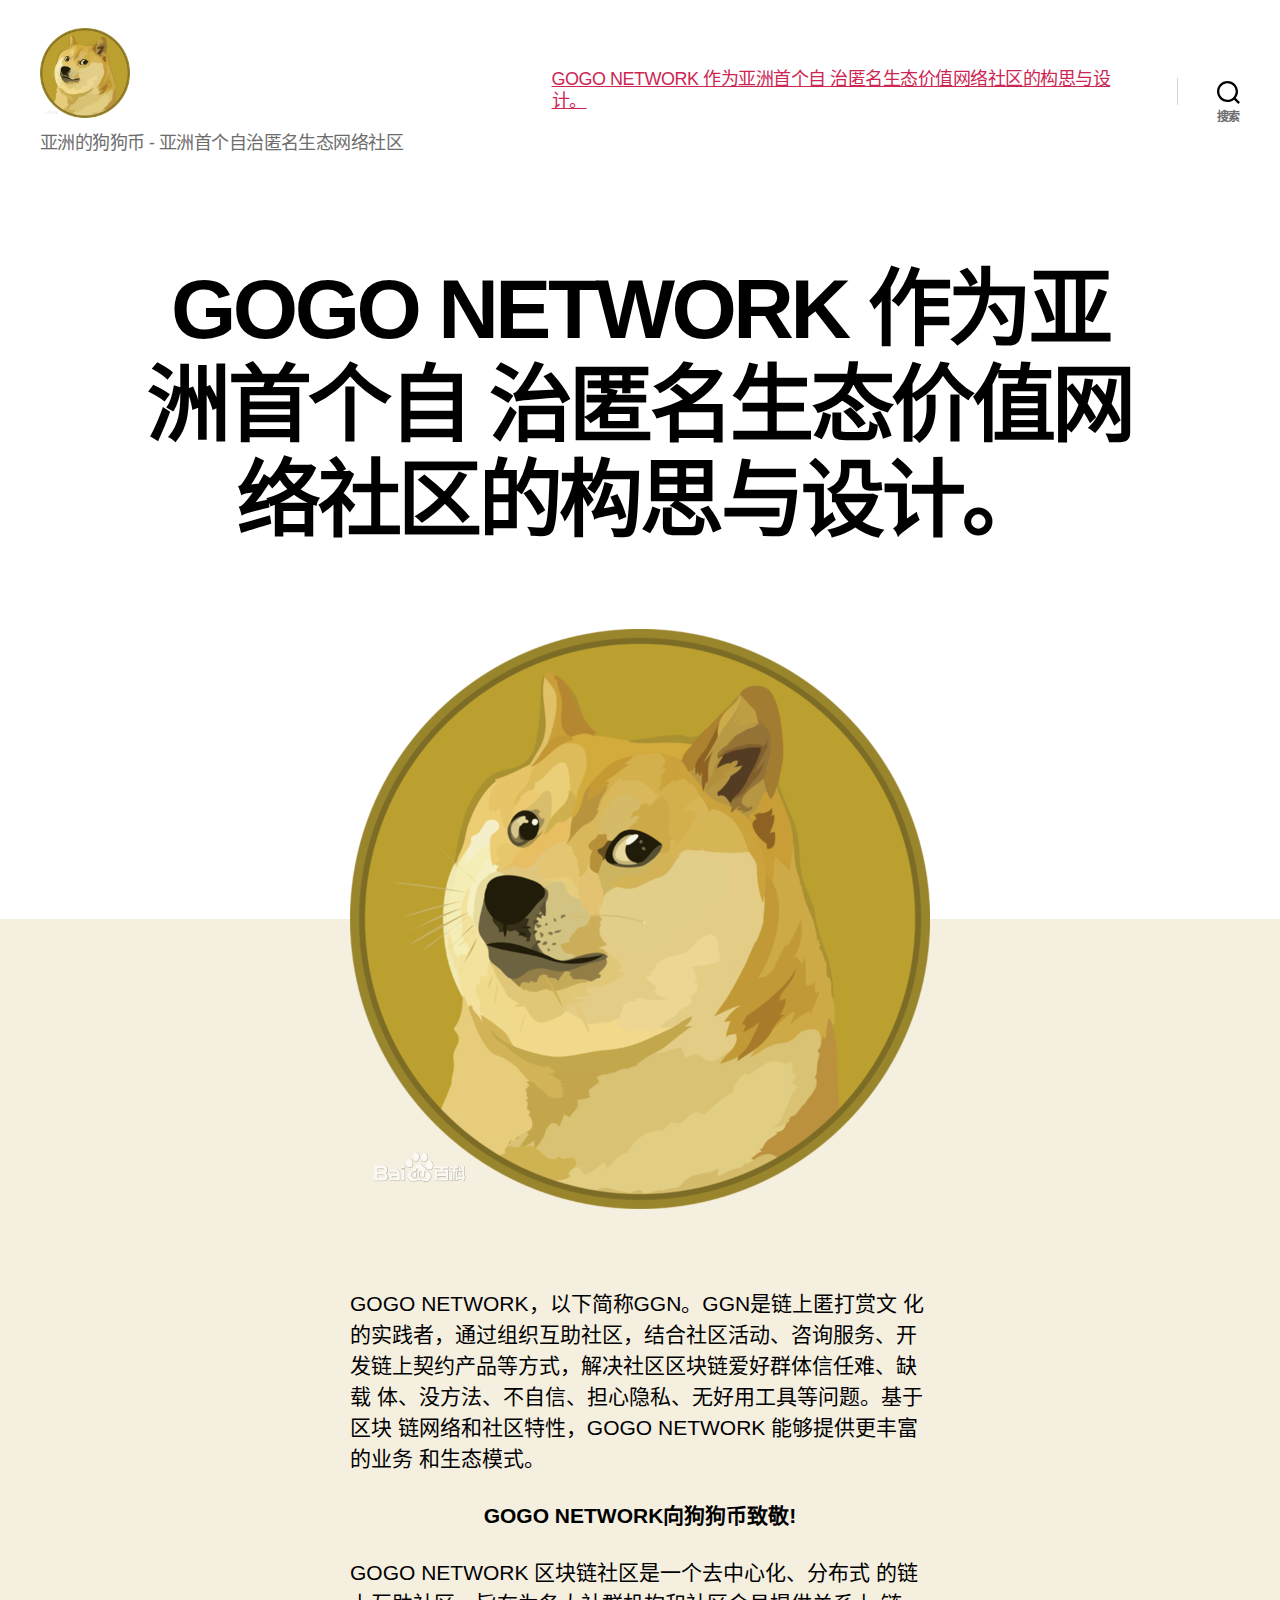
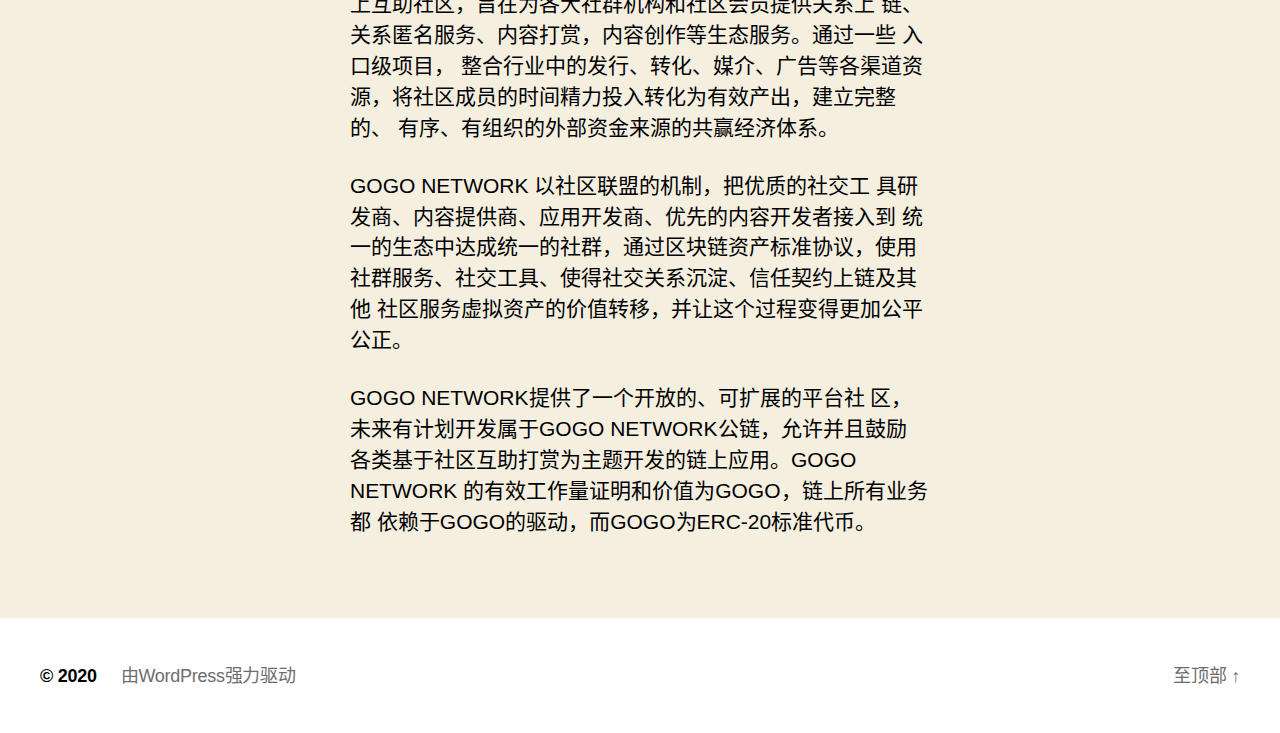
==== index.php/gogo-network-作为亚洲首个自-治匿名生态价值网络社区的构/index.html @ 4b3b9177 "upgrade" ====
<!DOCTYPE html>

<html class="no-js" lang="zh-CN">

	<head>

		<meta charset="UTF-8">
		<meta name="viewport" content="width=device-width, initial-scale=1.0" >

		<link rel="profile" href="https://gmpg.org/xfn/11">

		<title>GOGO NETWORK 作为亚洲首个自 治匿名生态价值网络社区的构思与设计。</title>
<meta name='robots' content='noindex,follow' />
<link rel='dns-prefetch' href='http://s.w.org' />
<link rel="alternate" type="application/rss+xml" title=" &raquo; Feed" href="../feed/index.rss" />
<link rel="alternate" type="application/rss+xml" title=" &raquo; 评论Feed" href="../comments/feed/index.rss" />
		<script type="text/javascript">
			window._wpemojiSettings = {"baseUrl":"https:\/\/s.w.org\/images\/core\/emoji\/12.0.0-1\/72x72\/","ext":".png","svgUrl":"https:\/\/s.w.org\/images\/core\/emoji\/12.0.0-1\/svg\/","svgExt":".svg","source":{"concatemoji":"http:\/\/tkbb.shenqihailuo.com\/wp-includes\/js\/wp-emoji-release.min.js?ver=5.2.1"}};
			!function(a,b,c){function d(a,b){var c=String.fromCharCode;l.clearRect(0,0,k.width,k.height),l.fillText(c.apply(this,a),0,0);var d=k.toDataURL();l.clearRect(0,0,k.width,k.height),l.fillText(c.apply(this,b),0,0);var e=k.toDataURL();return d===e}function e(a){var b;if(!l||!l.fillText)return!1;switch(l.textBaseline="top",l.font="600 32px Arial",a){case"flag":return!(b=d([55356,56826,55356,56819],[55356,56826,8203,55356,56819]))&&(b=d([55356,57332,56128,56423,56128,56418,56128,56421,56128,56430,56128,56423,56128,56447],[55356,57332,8203,56128,56423,8203,56128,56418,8203,56128,56421,8203,56128,56430,8203,56128,56423,8203,56128,56447]),!b);case"emoji":return b=d([55357,56424,55356,57342,8205,55358,56605,8205,55357,56424,55356,57340],[55357,56424,55356,57342,8203,55358,56605,8203,55357,56424,55356,57340]),!b}return!1}function f(a){var c=b.createElement("script");c.src=a,c.defer=c.type="text/javascript",b.getElementsByTagName("head")[0].appendChild(c)}var g,h,i,j,k=b.createElement("canvas"),l=k.getContext&&k.getContext("2d");for(j=Array("flag","emoji"),c.supports={everything:!0,everythingExceptFlag:!0},i=0;i<j.length;i++)c.supports[j[i]]=e(j[i]),c.supports.everything=c.supports.everything&&c.supports[j[i]],"flag"!==j[i]&&(c.supports.everythingExceptFlag=c.supports.everythingExceptFlag&&c.supports[j[i]]);c.supports.everythingExceptFlag=c.supports.everythingExceptFlag&&!c.supports.flag,c.DOMReady=!1,c.readyCallback=function(){c.DOMReady=!0},c.supports.everything||(h=function(){c.readyCallback()},b.addEventListener?(b.addEventListener("DOMContentLoaded",h,!1),a.addEventListener("load",h,!1)):(a.attachEvent("onload",h),b.attachEvent("onreadystatechange",function(){"complete"===b.readyState&&c.readyCallback()})),g=c.source||{},g.concatemoji?f(g.concatemoji):g.wpemoji&&g.twemoji&&(f(g.twemoji),f(g.wpemoji)))}(window,document,window._wpemojiSettings);
		</script>
		<style type="text/css">img.wp-smiley,
img.emoji {
	display: inline !important;
	border: none !important;
	box-shadow: none !important;
	height: 1em !important;
	width: 1em !important;
	margin: 0 .07em !important;
	vertical-align: -0.1em !important;
	background: none !important;
	padding: 0 !important;
}
</style>
	<link rel='stylesheet' id='wp-block-library-css'  href='../../wp-includes/css/dist/block-library/style.min_ver=5.2.1.css' type='text/css' media='all' />
<link rel='stylesheet' id='twentytwenty-style-css'  href='../../wp-content/themes/twentytwenty/style_ver=1.1.css' type='text/css' media='all' />
<style id='twentytwenty-style-inline-css' type='text/css'>.color-accent,.color-accent-hover:hover,.color-accent-hover:focus,:root .has-accent-color,.has-drop-cap:not(:focus):first-letter,.wp-block-button.is-style-outline,a { color: #cd2653; }blockquote,.border-color-accent,.border-color-accent-hover:hover,.border-color-accent-hover:focus { border-color: #cd2653; }button:not(.toggle),.button,.faux-button,.wp-block-button__link,.wp-block-file .wp-block-file__button,input[type="button"],input[type="reset"],input[type="submit"],.bg-accent,.bg-accent-hover:hover,.bg-accent-hover:focus,:root .has-accent-background-color,.comment-reply-link { background-color: #cd2653; }.fill-children-accent,.fill-children-accent * { fill: #cd2653; }body,.entry-title a,:root .has-primary-color { color: #000000; }:root .has-primary-background-color { background-color: #000000; }cite,figcaption,.wp-caption-text,.post-meta,.entry-content .wp-block-archives li,.entry-content .wp-block-categories li,.entry-content .wp-block-latest-posts li,.wp-block-latest-comments__comment-date,.wp-block-latest-posts__post-date,.wp-block-embed figcaption,.wp-block-image figcaption,.wp-block-pullquote cite,.comment-metadata,.comment-respond .comment-notes,.comment-respond .logged-in-as,.pagination .dots,.entry-content hr:not(.has-background),hr.styled-separator,:root .has-secondary-color { color: #6d6d6d; }:root .has-secondary-background-color { background-color: #6d6d6d; }pre,fieldset,input,textarea,table,table *,hr { border-color: #dcd7ca; }caption,code,code,kbd,samp,.wp-block-table.is-style-stripes tbody tr:nth-child(odd),:root .has-subtle-background-background-color { background-color: #dcd7ca; }.wp-block-table.is-style-stripes { border-bottom-color: #dcd7ca; }.wp-block-latest-posts.is-grid li { border-top-color: #dcd7ca; }:root .has-subtle-background-color { color: #dcd7ca; }body:not(.overlay-header) .primary-menu > li > a,body:not(.overlay-header) .primary-menu > li > .icon,.modal-menu a,.footer-menu a, .footer-widgets a,#site-footer .wp-block-button.is-style-outline,.wp-block-pullquote:before,.singular:not(.overlay-header) .entry-header a,.archive-header a,.header-footer-group .color-accent,.header-footer-group .color-accent-hover:hover { color: #cd2653; }.social-icons a,#site-footer button:not(.toggle),#site-footer .button,#site-footer .faux-button,#site-footer .wp-block-button__link,#site-footer .wp-block-file__button,#site-footer input[type="button"],#site-footer input[type="reset"],#site-footer input[type="submit"] { background-color: #cd2653; }.header-footer-group,body:not(.overlay-header) #site-header .toggle,.menu-modal .toggle { color: #000000; }body:not(.overlay-header) .primary-menu ul { background-color: #000000; }body:not(.overlay-header) .primary-menu > li > ul:after { border-bottom-color: #000000; }body:not(.overlay-header) .primary-menu ul ul:after { border-left-color: #000000; }.site-description,body:not(.overlay-header) .toggle-inner .toggle-text,.widget .post-date,.widget .rss-date,.widget_archive li,.widget_categories li,.widget cite,.widget_pages li,.widget_meta li,.widget_nav_menu li,.powered-by-wordpress,.to-the-top,.singular .entry-header .post-meta,.singular:not(.overlay-header) .entry-header .post-meta a { color: #6d6d6d; }.header-footer-group pre,.header-footer-group fieldset,.header-footer-group input,.header-footer-group textarea,.header-footer-group table,.header-footer-group table *,.footer-nav-widgets-wrapper,#site-footer,.menu-modal nav *,.footer-widgets-outer-wrapper,.footer-top { border-color: #dcd7ca; }.header-footer-group table caption,body:not(.overlay-header) .header-inner .toggle-wrapper::before { background-color: #dcd7ca; }
body,input,textarea,button,.button,.faux-button,.wp-block-button__link,.wp-block-file__button,.has-drop-cap:not(:focus)::first-letter,.has-drop-cap:not(:focus)::first-letter,.entry-content .wp-block-archives,.entry-content .wp-block-categories,.entry-content .wp-block-cover-image,.entry-content .wp-block-latest-comments,.entry-content .wp-block-latest-posts,.entry-content .wp-block-pullquote,.entry-content .wp-block-quote.is-large,.entry-content .wp-block-quote.is-style-large,.entry-content .wp-block-archives *,.entry-content .wp-block-categories *,.entry-content .wp-block-latest-posts *,.entry-content .wp-block-latest-comments *,.entry-content p,.entry-content ol,.entry-content ul,.entry-content dl,.entry-content dt,.entry-content cite,.entry-content figcaption,.entry-content .wp-caption-text,.comment-content p,.comment-content ol,.comment-content ul,.comment-content dl,.comment-content dt,.comment-content cite,.comment-content figcaption,.comment-content .wp-caption-text,.widget_text p,.widget_text ol,.widget_text ul,.widget_text dl,.widget_text dt,.widget-content .rssSummary,.widget-content cite,.widget-content figcaption,.widget-content .wp-caption-text { font-family: 'PingFang SC','Helvetica Neue','Microsoft YaHei New','STHeiti Light',sans-serif; }
</style>
<link rel='stylesheet' id='twentytwenty-print-style-css'  href='../../wp-content/themes/twentytwenty/print_ver=1.1.css' type='text/css' media='print' />
<script type='text/javascript' src='../../wp-content/themes/twentytwenty/assets/js/index_ver=1.1.js' async></script>
<link rel='https://api.w.org/' href='../wp-json/index.json' />
<link rel="EditURI" type="application/rsd+xml" title="RSD" href="../../xmlrpc.php_rsd.xml" />
<link rel="wlwmanifest" type="application/wlwmanifest+xml" href="../../wp-includes/wlwmanifest.xml" /> 
<meta name="generator" content="WordPress 5.2.1" />
<link rel="canonical" href="index.html" />
<link rel='shortlink' href='index.html' />
<link rel="alternate" type="application/json+oembed" href="../wp-json/oembed/1.0/embed_url=http___tkbb.shenqihailuo.com_index.php_gogo-network-_e4_bd_9c_e4_b8_ba_e4_ba_9a_e6_b4_b2_e9_a6_96_e4_b8_aa_e8_87_aa-_e6_b2_bb_e5_8c_bf_e5_90_8d_e7_94_9f_e6_80_81_e4_bb_b7_e5_80_bc_e7_bd_91_e7_bb_9c_e7_a4_be_e5_8c_ba_e7_9a_84_e6_9e_84_.json" />
<link rel="alternate" type="text/xml+oembed" href="../wp-json/oembed/1.0/embed_url=http___tkbb.shenqihailuo.com_index.[base64].xml" />
	<script>document.documentElement.className = document.documentElement.className.replace( 'no-js', 'js' );</script>
	<link rel="icon" href="../../wp-content/uploads/2020/01/cropped-10dfa9ec8a13632717785b9a9b8fa0ec09fac786-1-32x32.png" sizes="32x32" />
<link rel="icon" href="../../wp-content/uploads/2020/01/cropped-10dfa9ec8a13632717785b9a9b8fa0ec09fac786-1-192x192.png" sizes="192x192" />
<link rel="apple-touch-icon-precomposed" href="../../wp-content/uploads/2020/01/cropped-10dfa9ec8a13632717785b9a9b8fa0ec09fac786-1-180x180.png" />
<meta name="msapplication-TileImage" content="http://tkbb.shenqihailuo.com/wp-content/uploads/2020/01/cropped-10dfa9ec8a13632717785b9a9b8fa0ec09fac786-1-270x270.png" />

	</head>

	<body class="page-template-default page page-id-30 wp-custom-logo singular enable-search-modal has-post-thumbnail has-no-pagination not-showing-comments show-avatars footer-top-hidden">

		<a class="skip-link screen-reader-text" href="#site-content">跳至内容</a>
		<header id="site-header" class="header-footer-group" role="banner">

			<div class="header-inner section-inner">

				<div class="header-titles-wrapper">

					
						<button class="toggle search-toggle mobile-search-toggle" data-toggle-target=".search-modal" data-toggle-body-class="showing-search-modal" data-set-focus=".search-modal .search-field" aria-expanded="false">
							<span class="toggle-inner">
								<span class="toggle-icon">
									<svg class="svg-icon" aria-hidden="true" role="img" focusable="false" xmlns="http://www.w3.org/2000/svg" width="23" height="23" viewBox="0 0 23 23"><path d="M38.710696,48.0601792 L43,52.3494831 L41.3494831,54 L37.0601792,49.710696 C35.2632422,51.1481185 32.9839107,52.0076499 30.5038249,52.0076499 C24.7027226,52.0076499 20,47.3049272 20,41.5038249 C20,35.7027226 24.7027226,31 30.5038249,31 C36.3049272,31 41.0076499,35.7027226 41.0076499,41.5038249 C41.0076499,43.9839107 40.1481185,46.2632422 38.710696,48.0601792 Z M36.3875844,47.1716785 C37.8030221,45.7026647 38.6734666,43.7048964 38.6734666,41.5038249 C38.6734666,36.9918565 35.0157934,33.3341833 30.5038249,33.3341833 C25.9918565,33.3341833 22.3341833,36.9918565 22.3341833,41.5038249 C22.3341833,46.0157934 25.9918565,49.6734666 30.5038249,49.6734666 C32.7048964,49.6734666 34.7026647,48.8030221 36.1716785,47.3875844 C36.2023931,47.347638 36.2360451,47.3092237 36.2726343,47.2726343 C36.3092237,47.2360451 36.347638,47.2023931 36.3875844,47.1716785 Z" transform="translate(-20 -31)" /></svg>								</span>
								<span class="toggle-text">搜索</span>
							</span>
						</button><!-- .search-toggle -->

					
					<div class="header-titles">

						<div class="site-logo faux-heading"><a href="../../index.html" class="custom-logo-link" rel="home"><img width="580" height="580" src="../../wp-content/uploads/2020/01/10dfa9ec8a13632717785b9a9b8fa0ec09fac786.png" class="custom-logo" alt="" srcset="../../wp-content/uploads/2020/01/10dfa9ec8a13632717785b9a9b8fa0ec09fac786.png 580w, ../../wp-content/uploads/2020/01/10dfa9ec8a13632717785b9a9b8fa0ec09fac786-150x150.png 150w, ../../wp-content/uploads/2020/01/10dfa9ec8a13632717785b9a9b8fa0ec09fac786-300x300.png 300w" sizes="(max-width: 580px) 100vw, 580px" /></a><span class="screen-reader-text"></span></div><div class="site-description">亚洲的狗狗币 - 亚洲首个自治匿名生态网络社区</div><!-- .site-description -->
					</div><!-- .header-titles -->

					<button class="toggle nav-toggle mobile-nav-toggle" data-toggle-target=".menu-modal"  data-toggle-body-class="showing-menu-modal" aria-expanded="false" data-set-focus=".close-nav-toggle">
						<span class="toggle-inner">
							<span class="toggle-icon">
								<svg class="svg-icon" aria-hidden="true" role="img" focusable="false" xmlns="http://www.w3.org/2000/svg" width="26" height="7" viewBox="0 0 26 7"><path fill-rule="evenodd" d="M332.5,45 C330.567003,45 329,43.4329966 329,41.5 C329,39.5670034 330.567003,38 332.5,38 C334.432997,38 336,39.5670034 336,41.5 C336,43.4329966 334.432997,45 332.5,45 Z M342,45 C340.067003,45 338.5,43.4329966 338.5,41.5 C338.5,39.5670034 340.067003,38 342,38 C343.932997,38 345.5,39.5670034 345.5,41.5 C345.5,43.4329966 343.932997,45 342,45 Z M351.5,45 C349.567003,45 348,43.4329966 348,41.5 C348,39.5670034 349.567003,38 351.5,38 C353.432997,38 355,39.5670034 355,41.5 C355,43.4329966 353.432997,45 351.5,45 Z" transform="translate(-329 -38)" /></svg>							</span>
							<span class="toggle-text">菜单</span>
						</span>
					</button><!-- .nav-toggle -->

				</div><!-- .header-titles-wrapper -->

				<div class="header-navigation-wrapper">

					
							<nav class="primary-menu-wrapper" aria-label="水平" role="navigation">

								<ul class="primary-menu reset-list-style">

								<li class="page_item page-item-30 current_page_item current-menu-item"><a href="index.html" aria-current="page">GOGO NETWORK 作为亚洲首个自 治匿名生态价值网络社区的构思与设计。</a></li>

								</ul>

							</nav><!-- .primary-menu-wrapper -->

						
						<div class="header-toggles hide-no-js">

						
							<div class="toggle-wrapper search-toggle-wrapper">

								<button class="toggle search-toggle desktop-search-toggle" data-toggle-target=".search-modal" data-toggle-body-class="showing-search-modal" data-set-focus=".search-modal .search-field" aria-expanded="false">
									<span class="toggle-inner">
										<svg class="svg-icon" aria-hidden="true" role="img" focusable="false" xmlns="http://www.w3.org/2000/svg" width="23" height="23" viewBox="0 0 23 23"><path d="M38.710696,48.0601792 L43,52.3494831 L41.3494831,54 L37.0601792,49.710696 C35.2632422,51.1481185 32.9839107,52.0076499 30.5038249,52.0076499 C24.7027226,52.0076499 20,47.3049272 20,41.5038249 C20,35.7027226 24.7027226,31 30.5038249,31 C36.3049272,31 41.0076499,35.7027226 41.0076499,41.5038249 C41.0076499,43.9839107 40.1481185,46.2632422 38.710696,48.0601792 Z M36.3875844,47.1716785 C37.8030221,45.7026647 38.6734666,43.7048964 38.6734666,41.5038249 C38.6734666,36.9918565 35.0157934,33.3341833 30.5038249,33.3341833 C25.9918565,33.3341833 22.3341833,36.9918565 22.3341833,41.5038249 C22.3341833,46.0157934 25.9918565,49.6734666 30.5038249,49.6734666 C32.7048964,49.6734666 34.7026647,48.8030221 36.1716785,47.3875844 C36.2023931,47.347638 36.2360451,47.3092237 36.2726343,47.2726343 C36.3092237,47.2360451 36.347638,47.2023931 36.3875844,47.1716785 Z" transform="translate(-20 -31)" /></svg>										<span class="toggle-text">搜索</span>
									</span>
								</button><!-- .search-toggle -->

							</div>

							
						</div><!-- .header-toggles -->
						
				</div><!-- .header-navigation-wrapper -->

			</div><!-- .header-inner -->

			<div class="search-modal cover-modal header-footer-group" data-modal-target-string=".search-modal">

	<div class="search-modal-inner modal-inner">

		<div class="section-inner">

			<form role="search" aria-label="搜索：" method="get" class="search-form" action="../../index.html">
	<label for="search-form-1">
		<span class="screen-reader-text">搜索：</span>
		<input type="search" id="search-form-1" class="search-field" placeholder="搜索…" value="" name="s" />
	</label>
	<input type="submit" class="search-submit" value="搜索" />
</form>

			<button class="toggle search-untoggle close-search-toggle fill-children-current-color" data-toggle-target=".search-modal" data-toggle-body-class="showing-search-modal" data-set-focus=".search-modal .search-field" aria-expanded="false">
				<span class="screen-reader-text">关闭搜索</span>
				<svg class="svg-icon" aria-hidden="true" role="img" focusable="false" xmlns="http://www.w3.org/2000/svg" width="16" height="16" viewBox="0 0 16 16"><polygon fill="" fill-rule="evenodd" points="6.852 7.649 .399 1.195 1.445 .149 7.899 6.602 14.352 .149 15.399 1.195 8.945 7.649 15.399 14.102 14.352 15.149 7.899 8.695 1.445 15.149 .399 14.102" /></svg>			</button><!-- .search-toggle -->

		</div><!-- .section-inner -->

	</div><!-- .search-modal-inner -->

</div><!-- .menu-modal -->

		</header><!-- #site-header -->

		
<div class="menu-modal cover-modal header-footer-group" data-modal-target-string=".menu-modal">

	<div class="menu-modal-inner modal-inner">

		<div class="menu-wrapper section-inner">

			<div class="menu-top">

				<button class="toggle close-nav-toggle fill-children-current-color" data-toggle-target=".menu-modal" data-toggle-body-class="showing-menu-modal" aria-expanded="false" data-set-focus=".menu-modal">
					<span class="toggle-text">关闭菜单</span>
					<svg class="svg-icon" aria-hidden="true" role="img" focusable="false" xmlns="http://www.w3.org/2000/svg" width="16" height="16" viewBox="0 0 16 16"><polygon fill="" fill-rule="evenodd" points="6.852 7.649 .399 1.195 1.445 .149 7.899 6.602 14.352 .149 15.399 1.195 8.945 7.649 15.399 14.102 14.352 15.149 7.899 8.695 1.445 15.149 .399 14.102" /></svg>				</button><!-- .nav-toggle -->

				
					<nav class="mobile-menu" aria-label="移动" role="navigation">

						<ul class="modal-menu reset-list-style">

						<li class="page_item page-item-30 current_page_item current-menu-item"><div class="ancestor-wrapper"><a href="index.html" aria-current="page">GOGO NETWORK 作为亚洲首个自 治匿名生态价值网络社区的构思与设计。</a></div><!-- .ancestor-wrapper --></li>

						</ul>

					</nav>

					
			</div><!-- .menu-top -->

			<div class="menu-bottom">

				
			</div><!-- .menu-bottom -->

		</div><!-- .menu-wrapper -->

	</div><!-- .menu-modal-inner -->

</div><!-- .menu-modal -->

<main id="site-content" role="main">

	
<article class="post-30 page type-page status-publish has-post-thumbnail hentry" id="post-30">

	
<header class="entry-header has-text-align-center header-footer-group">

	<div class="entry-header-inner section-inner medium">

		<h1 class="entry-title">GOGO NETWORK 作为亚洲首个自 治匿名生态价值网络社区的构思与设计。</h1>
	</div><!-- .entry-header-inner -->

</header><!-- .entry-header -->

	<figure class="featured-media">

		<div class="featured-media-inner section-inner">

			<img width="580" height="580" src="../../wp-content/uploads/2020/01/10dfa9ec8a13632717785b9a9b8fa0ec09fac786.png" class="attachment-post-thumbnail size-post-thumbnail wp-post-image" alt="" srcset="../../wp-content/uploads/2020/01/10dfa9ec8a13632717785b9a9b8fa0ec09fac786.png 580w, ../../wp-content/uploads/2020/01/10dfa9ec8a13632717785b9a9b8fa0ec09fac786-150x150.png 150w, ../../wp-content/uploads/2020/01/10dfa9ec8a13632717785b9a9b8fa0ec09fac786-300x300.png 300w" sizes="(max-width: 580px) 100vw, 580px" />
		</div><!-- .featured-media-inner -->

	</figure><!-- .featured-media -->

	
	<div class="post-inner thin ">

		<div class="entry-content">

			
<p>    GOGO NETWORK，以下简称GGN。GGN是链上匿打赏文 化的实践者，通过组织互助社区，结合社区活动、咨询服务、开 发链上契约产品等方式，解决社区区块链爱好群体信任难、缺载 体、没方法、不自信、担心隐私、无好用工具等问题。基于区块 链网络和社区特性，GOGO NETWORK 能够提供更丰富的业务 和生态模式。 </p>



<p style="text-align:center"><strong>GOGO NETWORK向狗狗币致敬! </strong></p>



<p>    GOGO NETWORK 区块链社区是一个去中心化、分布式 的链上互助社区，旨在为各大社群机构和社区会员提供关系上 链、关系匿名服务、内容打赏，内容创作等生态服务。通过一些 入口级项目， 整合行业中的发行、转化、媒介、广告等各渠道资 源，将社区成员的时间精力投入转化为有效产出，建立完整的、 有序、有组织的外部资金来源的共赢经济体系。 </p>



<p>    GOGO NETWORK 以社区联盟的机制，把优质的社交工 具研发商、内容提供商、应用开发商、优先的内容开发者接入到 统一的生态中达成统一的社群，通过区块链资产标准协议，使用 社群服务、社交工具、使得社交关系沉淀、信任契约上链及其他 社区服务虚拟资产的价值转移，并让这个过程变得更加公平公正。 </p>



<p>    GOGO NETWORK提供了一个开放的、可扩展的平台社 区，未来有计划开发属于GOGO NETWORK公链，允许并且鼓励 各类基于社区互助打赏为主题开发的链上应用。GOGO NETWORK 的有效工作量证明和价值为GOGO，链上所有业务都 依赖于GOGO的驱动，而GOGO为ERC-20标准代币。 </p>

		</div><!-- .entry-content -->

	</div><!-- .post-inner -->

	<div class="section-inner">
		
	</div><!-- .section-inner -->

	
</article><!-- .post -->

</main><!-- #site-content -->


			<footer id="site-footer" role="contentinfo" class="header-footer-group">

				<div class="section-inner">

					<div class="footer-credits">

						<p class="footer-copyright">&copy;
							2020							<a href="../../index.html"></a>
						</p><!-- .footer-copyright -->

						<p class="powered-by-wordpress">
							<a href="https://cn.wordpress.org/">
								由WordPress强力驱动							</a>
						</p><!-- .powered-by-wordpress -->

					</div><!-- .footer-credits -->

					<a class="to-the-top" href="#site-header">
						<span class="to-the-top-long">
							至顶部 <span class="arrow" aria-hidden="true">&uarr;</span>						</span><!-- .to-the-top-long -->
						<span class="to-the-top-short">
							向上 <span class="arrow" aria-hidden="true">&uarr;</span>						</span><!-- .to-the-top-short -->
					</a><!-- .to-the-top -->

				</div><!-- .section-inner -->

			</footer><!-- #site-footer -->

		<script type='text/javascript' src='../../wp-includes/js/wp-embed.min_ver=5.2.1.js'></script>
	<script>
	/(trident|msie)/i.test(navigator.userAgent)&&document.getElementById&&window.addEventListener&&window.addEventListener("hashchange",function(){var t,e=location.hash.substring(1);/^[A-z0-9_-]+$/.test(e)&&(t=document.getElementById(e))&&(/^(?:a|select|input|button|textarea)$/i.test(t.tagName)||(t.tabIndex=-1),t.focus())},!1);
	</script>
	
	</body>
</html>
---- wp-includes/css/dist/block-library/style.min_ver=5.2.1.css ----
.wp-block-audio figcaption{margin-top:.5em;margin-bottom:1em;color:#555d66;text-align:center;font-size:13px}.wp-block-audio audio{width:100%;min-width:300px}.block-editor-block-list__layout .reusable-block-edit-panel{align-items:center;background:#f8f9f9;color:#555d66;display:flex;flex-wrap:wrap;font-family:-apple-system,BlinkMacSystemFont,Segoe UI,Roboto,Oxygen-Sans,Ubuntu,Cantarell,Helvetica Neue,sans-serif;font-size:13px;top:-14px;margin:0 -14px;padding:8px 14px;position:relative;border:1px dashed rgba(145,151,162,.25);border-bottom:none}.block-editor-block-list__layout .block-editor-block-list__layout .reusable-block-edit-panel{margin:0 -14px;padding:8px 14px}.block-editor-block-list__layout .reusable-block-edit-panel .reusable-block-edit-panel__spinner{margin:0 5px}.block-editor-block-list__layout .reusable-block-edit-panel .reusable-block-edit-panel__info{margin-right:auto}.block-editor-block-list__layout .reusable-block-edit-panel .reusable-block-edit-panel__label{margin-right:8px;white-space:nowrap;font-weight:600}.block-editor-block-list__layout .reusable-block-edit-panel .reusable-block-edit-panel__title{flex:1 1 100%;font-size:14px;height:30px;margin:4px 0 8px}.block-editor-block-list__layout .reusable-block-edit-panel .components-button.reusable-block-edit-panel__button{flex-shrink:0}@media (min-width:960px){.block-editor-block-list__layout .reusable-block-edit-panel{flex-wrap:nowrap}.block-editor-block-list__layout .reusable-block-edit-panel .reusable-block-edit-panel__title{margin:0}.block-editor-block-list__layout .reusable-block-edit-panel .components-button.reusable-block-edit-panel__button{margin:0 0 0 5px}}.editor-block-list__layout .is-selected .reusable-block-edit-panel{border-color:rgba(66,88,99,.4) rgba(66,88,99,.4) rgba(66,88,99,.4) transparent}.is-dark-theme .editor-block-list__layout .is-selected .reusable-block-edit-panel{border-color:hsla(0,0%,100%,.45) hsla(0,0%,100%,.45) hsla(0,0%,100%,.45) transparent}.block-editor-block-list__layout .reusable-block-indicator{background:#fff;border:1px dashed #e2e4e7;color:#555d66;top:-14px;height:30px;padding:4px;position:absolute;z-index:1;width:30px;right:-14px}.wp-block-button{color:#fff;margin-bottom:1.5em}.wp-block-button.aligncenter{text-align:center}.wp-block-button.alignright{text-align:right}.wp-block-button__link{background-color:#32373c;border:none;border-radius:28px;box-shadow:none;color:inherit;cursor:pointer;display:inline-block;font-size:18px;margin:0;padding:12px 24px;text-align:center;text-decoration:none;overflow-wrap:break-word}.wp-block-button__link:active,.wp-block-button__link:focus,.wp-block-button__link:hover,.wp-block-button__link:visited{color:inherit}.is-style-squared .wp-block-button__link{border-radius:0}.is-style-outline{color:#32373c}.is-style-outline .wp-block-button__link{background-color:transparent;border:2px solid}.wp-block-calendar{text-align:center}.wp-block-calendar tbody td,.wp-block-calendar th{padding:4px;border:1px solid #e2e4e7}.wp-block-calendar tfoot td{border:none}.wp-block-calendar table{width:100%;border-collapse:collapse;font-family:-apple-system,BlinkMacSystemFont,Segoe UI,Roboto,Oxygen-Sans,Ubuntu,Cantarell,Helvetica Neue,sans-serif}.wp-block-calendar table th{font-weight:440;background:#edeff0}.wp-block-calendar a{text-decoration:underline}.wp-block-calendar tfoot a{color:#00739c}.wp-block-calendar table caption,.wp-block-calendar table tbody{color:#40464d}.wp-block-categories.alignleft{margin-right:2em}.wp-block-categories.alignright{margin-left:2em}.wp-block-columns{display:flex;flex-wrap:wrap}@media (min-width:782px){.wp-block-columns{flex-wrap:nowrap}}.wp-block-column{flex-grow:1;margin-bottom:1em;flex-basis:100%;min-width:0;word-break:break-word;overflow-wrap:break-word}@media (min-width:600px){.wp-block-column{flex-basis:calc(50% - 16px);flex-grow:0}.wp-block-column:nth-child(2n){margin-left:32px}}@media (min-width:782px){.wp-block-column:not(:first-child){margin-left:32px}}.wp-block-cover,.wp-block-cover-image{position:relative;background-color:#000;background-size:cover;background-position:50%;min-height:430px;width:100%;margin:0 0 1.5em;display:flex;justify-content:center;align-items:center;overflow:hidden}.wp-block-cover-image.has-left-content,.wp-block-cover.has-left-content{justify-content:flex-start}.wp-block-cover-image.has-left-content .wp-block-cover-image-text,.wp-block-cover-image.has-left-content .wp-block-cover-text,.wp-block-cover-image.has-left-content h2,.wp-block-cover.has-left-content .wp-block-cover-image-text,.wp-block-cover.has-left-content .wp-block-cover-text,.wp-block-cover.has-left-content h2{margin-left:0;text-align:left}.wp-block-cover-image.has-right-content,.wp-block-cover.has-right-content{justify-content:flex-end}.wp-block-cover-image.has-right-content .wp-block-cover-image-text,.wp-block-cover-image.has-right-content .wp-block-cover-text,.wp-block-cover-image.has-right-content h2,.wp-block-cover.has-right-content .wp-block-cover-image-text,.wp-block-cover.has-right-content .wp-block-cover-text,.wp-block-cover.has-right-content h2{margin-right:0;text-align:right}.wp-block-cover-image .wp-block-cover-image-text,.wp-block-cover-image .wp-block-cover-text,.wp-block-cover-image h2,.wp-block-cover .wp-block-cover-image-text,.wp-block-cover .wp-block-cover-text,.wp-block-cover h2{color:#fff;font-size:2em;line-height:1.25;z-index:1;margin-bottom:0;max-width:610px;padding:14px;text-align:center}.wp-block-cover-image .wp-block-cover-image-text a,.wp-block-cover-image .wp-block-cover-image-text a:active,.wp-block-cover-image .wp-block-cover-image-text a:focus,.wp-block-cover-image .wp-block-cover-image-text a:hover,.wp-block-cover-image .wp-block-cover-text a,.wp-block-cover-image .wp-block-cover-text a:active,.wp-block-cover-image .wp-block-cover-text a:focus,.wp-block-cover-image .wp-block-cover-text a:hover,.wp-block-cover-image h2 a,.wp-block-cover-image h2 a:active,.wp-block-cover-image h2 a:focus,.wp-block-cover-image h2 a:hover,.wp-block-cover .wp-block-cover-image-text a,.wp-block-cover .wp-block-cover-image-text a:active,.wp-block-cover .wp-block-cover-image-text a:focus,.wp-block-cover .wp-block-cover-image-text a:hover,.wp-block-cover .wp-block-cover-text a,.wp-block-cover .wp-block-cover-text a:active,.wp-block-cover .wp-block-cover-text a:focus,.wp-block-cover .wp-block-cover-text a:hover,.wp-block-cover h2 a,.wp-block-cover h2 a:active,.wp-block-cover h2 a:focus,.wp-block-cover h2 a:hover{color:#fff}.wp-block-cover-image.has-parallax,.wp-block-cover.has-parallax{background-attachment:fixed}@supports (-webkit-overflow-scrolling:touch){.wp-block-cover-image.has-parallax,.wp-block-cover.has-parallax{background-attachment:scroll}}.wp-block-cover-image.has-background-dim:before,.wp-block-cover.has-background-dim:before{content:"";position:absolute;top:0;left:0;bottom:0;right:0;background-color:inherit;opacity:.5;z-index:1}.wp-block-cover-image.has-background-dim.has-background-dim-10:before,.wp-block-cover.has-background-dim.has-background-dim-10:before{opacity:.1}.wp-block-cover-image.has-background-dim.has-background-dim-20:before,.wp-block-cover.has-background-dim.has-background-dim-20:before{opacity:.2}.wp-block-cover-image.has-background-dim.has-background-dim-30:before,.wp-block-cover.has-background-dim.has-background-dim-30:before{opacity:.3}.wp-block-cover-image.has-background-dim.has-background-dim-40:before,.wp-block-cover.has-background-dim.has-background-dim-40:before{opacity:.4}.wp-block-cover-image.has-background-dim.has-background-dim-50:before,.wp-block-cover.has-background-dim.has-background-dim-50:before{opacity:.5}.wp-block-cover-image.has-background-dim.has-background-dim-60:before,.wp-block-cover.has-background-dim.has-background-dim-60:before{opacity:.6}.wp-block-cover-image.has-background-dim.has-background-dim-70:before,.wp-block-cover.has-background-dim.has-background-dim-70:before{opacity:.7}.wp-block-cover-image.has-background-dim.has-background-dim-80:before,.wp-block-cover.has-background-dim.has-background-dim-80:before{opacity:.8}.wp-block-cover-image.has-background-dim.has-background-dim-90:before,.wp-block-cover.has-background-dim.has-background-dim-90:before{opacity:.9}.wp-block-cover-image.has-background-dim.has-background-dim-100:before,.wp-block-cover.has-background-dim.has-background-dim-100:before{opacity:1}.wp-block-cover-image.alignleft,.wp-block-cover-image.alignright,.wp-block-cover.alignleft,.wp-block-cover.alignright{max-width:305px;width:100%}.wp-block-cover-image:after,.wp-block-cover:after{display:block;content:"";font-size:0;min-height:inherit}@supports ((position:-webkit-sticky) or (position:sticky)){.wp-block-cover-image:after,.wp-block-cover:after{content:none}}.wp-block-cover-image.aligncenter,.wp-block-cover-image.alignleft,.wp-block-cover-image.alignright,.wp-block-cover.aligncenter,.wp-block-cover.alignleft,.wp-block-cover.alignright{display:flex}.wp-block-cover-image .wp-block-cover__inner-container,.wp-block-cover .wp-block-cover__inner-container{width:calc(100% - 70px);z-index:1;color:#f8f9f9}.wp-block-cover-image .wp-block-subhead,.wp-block-cover-image h1,.wp-block-cover-image h2,.wp-block-cover-image h3,.wp-block-cover-image h4,.wp-block-cover-image h5,.wp-block-cover-image h6,.wp-block-cover-image p,.wp-block-cover .wp-block-subhead,.wp-block-cover h1,.wp-block-cover h2,.wp-block-cover h3,.wp-block-cover h4,.wp-block-cover h5,.wp-block-cover h6,.wp-block-cover p{color:inherit}.wp-block-cover__video-background{position:absolute;top:50%;left:50%;transform:translateX(-50%) translateY(-50%);width:100%;height:100%;z-index:0;-o-object-fit:cover;object-fit:cover}.block-editor-block-list__block[data-type="core/embed"][data-align=left] .block-editor-block-list__block-edit,.block-editor-block-list__block[data-type="core/embed"][data-align=right] .block-editor-block-list__block-edit,.wp-block-embed.alignleft,.wp-block-embed.alignright{max-width:360px;width:100%}.wp-block-embed{margin-bottom:1em}.wp-block-embed figcaption{margin-top:.5em;margin-bottom:1em;color:#555d66;text-align:center;font-size:13px}.wp-embed-responsive .wp-block-embed.wp-embed-aspect-1-1 .wp-block-embed__wrapper,.wp-embed-responsive .wp-block-embed.wp-embed-aspect-1-2 .wp-block-embed__wrapper,.wp-embed-responsive .wp-block-embed.wp-embed-aspect-4-3 .wp-block-embed__wrapper,.wp-embed-responsive .wp-block-embed.wp-embed-aspect-9-16 .wp-block-embed__wrapper,.wp-embed-responsive .wp-block-embed.wp-embed-aspect-16-9 .wp-block-embed__wrapper,.wp-embed-responsive .wp-block-embed.wp-embed-aspect-18-9 .wp-block-embed__wrapper,.wp-embed-responsive .wp-block-embed.wp-embed-aspect-21-9 .wp-block-embed__wrapper{position:relative}.wp-embed-responsive .wp-block-embed.wp-embed-aspect-1-1 .wp-block-embed__wrapper:before,.wp-embed-responsive .wp-block-embed.wp-embed-aspect-1-2 .wp-block-embed__wrapper:before,.wp-embed-responsive .wp-block-embed.wp-embed-aspect-4-3 .wp-block-embed__wrapper:before,.wp-embed-responsive .wp-block-embed.wp-embed-aspect-9-16 .wp-block-embed__wrapper:before,.wp-embed-responsive .wp-block-embed.wp-embed-aspect-16-9 .wp-block-embed__wrapper:before,.wp-embed-responsive .wp-block-embed.wp-embed-aspect-18-9 .wp-block-embed__wrapper:before,.wp-embed-responsive .wp-block-embed.wp-embed-aspect-21-9 .wp-block-embed__wrapper:before{content:"";display:block;padding-top:50%}.wp-embed-responsive .wp-block-embed.wp-embed-aspect-1-1 .wp-block-embed__wrapper iframe,.wp-embed-responsive .wp-block-embed.wp-embed-aspect-1-2 .wp-block-embed__wrapper iframe,.wp-embed-responsive .wp-block-embed.wp-embed-aspect-4-3 .wp-block-embed__wrapper iframe,.wp-embed-responsive .wp-block-embed.wp-embed-aspect-9-16 .wp-block-embed__wrapper iframe,.wp-embed-responsive .wp-block-embed.wp-embed-aspect-16-9 .wp-block-embed__wrapper iframe,.wp-embed-responsive .wp-block-embed.wp-embed-aspect-18-9 .wp-block-embed__wrapper iframe,.wp-embed-responsive .wp-block-embed.wp-embed-aspect-21-9 .wp-block-embed__wrapper iframe{position:absolute;top:0;right:0;bottom:0;left:0;width:100%;height:100%}.wp-embed-responsive .wp-block-embed.wp-embed-aspect-21-9 .wp-block-embed__wrapper:before{padding-top:42.85%}.wp-embed-responsive .wp-block-embed.wp-embed-aspect-18-9 .wp-block-embed__wrapper:before{padding-top:50%}.wp-embed-responsive .wp-block-embed.wp-embed-aspect-16-9 .wp-block-embed__wrapper:before{padding-top:56.25%}.wp-embed-responsive .wp-block-embed.wp-embed-aspect-4-3 .wp-block-embed__wrapper:before{padding-top:75%}.wp-embed-responsive .wp-block-embed.wp-embed-aspect-1-1 .wp-block-embed__wrapper:before{padding-top:100%}.wp-embed-responsive .wp-block-embed.wp-embed-aspect-9-6 .wp-block-embed__wrapper:before{padding-top:66.66%}.wp-embed-responsive .wp-block-embed.wp-embed-aspect-1-2 .wp-block-embed__wrapper:before{padding-top:200%}.wp-block-file{margin-bottom:1.5em}.wp-block-file.aligncenter{text-align:center}.wp-block-file.alignright{text-align:right}.wp-block-file .wp-block-file__button{background:#32373c;border-radius:2em;color:#fff;font-size:13px;padding:.5em 1em}.wp-block-file a.wp-block-file__button{text-decoration:none}.wp-block-file a.wp-block-file__button:active,.wp-block-file a.wp-block-file__button:focus,.wp-block-file a.wp-block-file__button:hover,.wp-block-file a.wp-block-file__button:visited{box-shadow:none;color:#fff;opacity:.85;text-decoration:none}.wp-block-file *+.wp-block-file__button{margin-left:.75em}.wp-block-gallery{display:flex;flex-wrap:wrap;list-style-type:none;padding:0}.wp-block-gallery .blocks-gallery-image,.wp-block-gallery .blocks-gallery-item{margin:0 16px 16px 0;display:flex;flex-grow:1;flex-direction:column;justify-content:center;position:relative}.wp-block-gallery .blocks-gallery-image figure,.wp-block-gallery .blocks-gallery-item figure{margin:0;height:100%}@supports ((position:-webkit-sticky) or (position:sticky)){.wp-block-gallery .blocks-gallery-image figure,.wp-block-gallery .blocks-gallery-item figure{display:flex;align-items:flex-end;justify-content:flex-start}}.wp-block-gallery .blocks-gallery-image img,.wp-block-gallery .blocks-gallery-item img{display:block;max-width:100%;height:auto;width:100%}@supports ((position:-webkit-sticky) or (position:sticky)){.wp-block-gallery .blocks-gallery-image img,.wp-block-gallery .blocks-gallery-item img{width:auto}}.wp-block-gallery .blocks-gallery-image figcaption,.wp-block-gallery .blocks-gallery-item figcaption{position:absolute;bottom:0;width:100%;max-height:100%;overflow:auto;padding:40px 10px 9px;color:#fff;text-align:center;font-size:13px;background:linear-gradient(0deg,rgba(0,0,0,.7),rgba(0,0,0,.3) 70%,transparent)}.wp-block-gallery .blocks-gallery-image figcaption img,.wp-block-gallery .blocks-gallery-item figcaption img{display:inline}.wp-block-gallery.is-cropped .blocks-gallery-image a,.wp-block-gallery.is-cropped .blocks-gallery-image img,.wp-block-gallery.is-cropped .blocks-gallery-item a,.wp-block-gallery.is-cropped .blocks-gallery-item img{width:100%}@supports ((position:-webkit-sticky) or (position:sticky)){.wp-block-gallery.is-cropped .blocks-gallery-image a,.wp-block-gallery.is-cropped .blocks-gallery-image img,.wp-block-gallery.is-cropped .blocks-gallery-item a,.wp-block-gallery.is-cropped .blocks-gallery-item img{height:100%;flex:1;-o-object-fit:cover;object-fit:cover}}.wp-block-gallery .blocks-gallery-image,.wp-block-gallery .blocks-gallery-item{width:calc((100% - 16px)/2)}.wp-block-gallery .blocks-gallery-image:nth-of-type(2n),.wp-block-gallery .blocks-gallery-item:nth-of-type(2n){margin-right:0}.wp-block-gallery.columns-1 .blocks-gallery-image,.wp-block-gallery.columns-1 .blocks-gallery-item{width:100%;margin-right:0}@media (min-width:600px){.wp-block-gallery.columns-3 .blocks-gallery-image,.wp-block-gallery.columns-3 .blocks-gallery-item{width:calc((100% - 32px)/3);margin-right:16px}@supports (-ms-ime-align:auto){.wp-block-gallery.columns-3 .blocks-gallery-image,.wp-block-gallery.columns-3 .blocks-gallery-item{width:calc((100% - 32px)/3 - 1px)}}.wp-block-gallery.columns-4 .blocks-gallery-image,.wp-block-gallery.columns-4 .blocks-gallery-item{width:calc((100% - 48px)/4);margin-right:16px}@supports (-ms-ime-align:auto){.wp-block-gallery.columns-4 .blocks-gallery-image,.wp-block-gallery.columns-4 .blocks-gallery-item{width:calc((100% - 48px)/4 - 1px)}}.wp-block-gallery.columns-5 .blocks-gallery-image,.wp-block-gallery.columns-5 .blocks-gallery-item{width:calc((100% - 64px)/5);margin-right:16px}@supports (-ms-ime-align:auto){.wp-block-gallery.columns-5 .blocks-gallery-image,.wp-block-gallery.columns-5 .blocks-gallery-item{width:calc((100% - 64px)/5 - 1px)}}.wp-block-gallery.columns-6 .blocks-gallery-image,.wp-block-gallery.columns-6 .blocks-gallery-item{width:calc((100% - 80px)/6);margin-right:16px}@supports (-ms-ime-align:auto){.wp-block-gallery.columns-6 .blocks-gallery-image,.wp-block-gallery.columns-6 .blocks-gallery-item{width:calc((100% - 80px)/6 - 1px)}}.wp-block-gallery.columns-7 .blocks-gallery-image,.wp-block-gallery.columns-7 .blocks-gallery-item{width:calc((100% - 96px)/7);margin-right:16px}@supports (-ms-ime-align:auto){.wp-block-gallery.columns-7 .blocks-gallery-image,.wp-block-gallery.columns-7 .blocks-gallery-item{width:calc((100% - 96px)/7 - 1px)}}.wp-block-gallery.columns-8 .blocks-gallery-image,.wp-block-gallery.columns-8 .blocks-gallery-item{width:calc((100% - 112px)/8);margin-right:16px}@supports (-ms-ime-align:auto){.wp-block-gallery.columns-8 .blocks-gallery-image,.wp-block-gallery.columns-8 .blocks-gallery-item{width:calc((100% - 112px)/8 - 1px)}}.wp-block-gallery.columns-1 .blocks-gallery-image:nth-of-type(1n),.wp-block-gallery.columns-1 .blocks-gallery-item:nth-of-type(1n),.wp-block-gallery.columns-2 .blocks-gallery-image:nth-of-type(2n),.wp-block-gallery.columns-2 .blocks-gallery-item:nth-of-type(2n),.wp-block-gallery.columns-3 .blocks-gallery-image:nth-of-type(3n),.wp-block-gallery.columns-3 .blocks-gallery-item:nth-of-type(3n),.wp-block-gallery.columns-4 .blocks-gallery-image:nth-of-type(4n),.wp-block-gallery.columns-4 .blocks-gallery-item:nth-of-type(4n),.wp-block-gallery.columns-5 .blocks-gallery-image:nth-of-type(5n),.wp-block-gallery.columns-5 .blocks-gallery-item:nth-of-type(5n),.wp-block-gallery.columns-6 .blocks-gallery-image:nth-of-type(6n),.wp-block-gallery.columns-6 .blocks-gallery-item:nth-of-type(6n),.wp-block-gallery.columns-7 .blocks-gallery-image:nth-of-type(7n),.wp-block-gallery.columns-7 .blocks-gallery-item:nth-of-type(7n),.wp-block-gallery.columns-8 .blocks-gallery-image:nth-of-type(8n),.wp-block-gallery.columns-8 .blocks-gallery-item:nth-of-type(8n){margin-right:0}}.wp-block-gallery .blocks-gallery-image:last-child,.wp-block-gallery .blocks-gallery-item:last-child{margin-right:0}.wp-block-gallery .blocks-gallery-item.has-add-item-button{width:100%}.wp-block-gallery.alignleft,.wp-block-gallery.alignright{max-width:305px;width:100%}.wp-block-gallery.aligncenter,.wp-block-gallery.alignleft,.wp-block-gallery.alignright{display:flex}.wp-block-gallery.aligncenter .blocks-gallery-item figure{justify-content:center}.wp-block-image{max-width:100%;margin-bottom:1em;margin-left:0;margin-right:0}.wp-block-image img{max-width:100%}.wp-block-image.aligncenter{text-align:center}.wp-block-image.alignfull img,.wp-block-image.alignwide img{width:100%}.wp-block-image .aligncenter,.wp-block-image .alignleft,.wp-block-image .alignright,.wp-block-image.is-resized{display:table;margin-left:0;margin-right:0}.wp-block-image .aligncenter>figcaption,.wp-block-image .alignleft>figcaption,.wp-block-image .alignright>figcaption,.wp-block-image.is-resized>figcaption{display:table-caption;caption-side:bottom}.wp-block-image .alignleft{float:left;margin-right:1em}.wp-block-image .alignright{float:right;margin-left:1em}.wp-block-image .aligncenter{margin-left:auto;margin-right:auto}.wp-block-image figcaption{margin-top:.5em;margin-bottom:1em;color:#555d66;text-align:center;font-size:13px}.wp-block-latest-comments__comment{font-size:15px;line-height:1.1;list-style:none;margin-bottom:1em}.has-avatars .wp-block-latest-comments__comment{min-height:36px;list-style:none}.has-avatars .wp-block-latest-comments__comment .wp-block-latest-comments__comment-excerpt,.has-avatars .wp-block-latest-comments__comment .wp-block-latest-comments__comment-meta{margin-left:52px}.has-dates .wp-block-latest-comments__comment,.has-excerpts .wp-block-latest-comments__comment{line-height:1.5}.wp-block-latest-comments__comment-excerpt p{font-size:14px;line-height:1.8;margin:5px 0 20px}.wp-block-latest-comments__comment-date{color:#8f98a1;display:block;font-size:12px}.wp-block-latest-comments .avatar,.wp-block-latest-comments__comment-avatar{border-radius:24px;display:block;float:left;height:40px;margin-right:12px;width:40px}.wp-block-latest-posts.alignleft{margin-right:2em}.wp-block-latest-posts.alignright{margin-left:2em}.wp-block-latest-posts.is-grid{display:flex;flex-wrap:wrap;padding:0;list-style:none}.wp-block-latest-posts.is-grid li{margin:0 16px 16px 0;width:100%}@media (min-width:600px){.wp-block-latest-posts.columns-2 li{width:calc(50% - 16px)}.wp-block-latest-posts.columns-3 li{width:calc(33.33333% - 16px)}.wp-block-latest-posts.columns-4 li{width:calc(25% - 16px)}.wp-block-latest-posts.columns-5 li{width:calc(20% - 16px)}.wp-block-latest-posts.columns-6 li{width:calc(16.66667% - 16px)}}.wp-block-latest-posts__post-date{display:block;color:#6c7781;font-size:13px}.wp-block-media-text{display:grid;grid-template-rows:auto;align-items:center;grid-template-areas:"media-text-media media-text-content";grid-template-columns:50% auto}.wp-block-media-text.has-media-on-the-right{grid-template-areas:"media-text-content media-text-media";grid-template-columns:auto 50%}.wp-block-media-text .wp-block-media-text__media{grid-area:media-text-media;margin:0}.wp-block-media-text .wp-block-media-text__content{word-break:break-word;grid-area:media-text-content;padding:0 8%}.wp-block-media-text>figure>img,.wp-block-media-text>figure>video{max-width:unset;width:100%;vertical-align:middle}@media (max-width:600px){.wp-block-media-text.is-stacked-on-mobile{grid-template-columns:100%!important;grid-template-areas:"media-text-media" "media-text-content"}.wp-block-media-text.is-stacked-on-mobile.has-media-on-the-right{grid-template-areas:"media-text-content" "media-text-media"}}.is-small-text{font-size:14px}.is-regular-text{font-size:16px}.is-large-text{font-size:36px}.is-larger-text{font-size:48px}.has-drop-cap:not(:focus):first-letter{float:left;font-size:8.4em;line-height:.68;font-weight:100;margin:.05em .1em 0 0;text-transform:uppercase;font-style:normal}.has-drop-cap:not(:focus):after{content:"";display:table;clear:both;padding-top:14px}p.has-background{padding:20px 30px}p.has-text-color a{color:inherit}.wp-block-pullquote{padding:3em 0;margin-left:0;margin-right:0;text-align:center}.wp-block-pullquote.alignleft,.wp-block-pullquote.alignright{max-width:305px}.wp-block-pullquote.alignleft p,.wp-block-pullquote.alignright p{font-size:20px}.wp-block-pullquote p{font-size:28px;line-height:1.6}.wp-block-pullquote cite,.wp-block-pullquote footer{position:relative}.wp-block-pullquote .has-text-color a{color:inherit}.wp-block-pullquote:not(.is-style-solid-color){background:none}.wp-block-pullquote.is-style-solid-color{border:none}.wp-block-pullquote.is-style-solid-color blockquote{margin-left:auto;margin-right:auto;text-align:left;max-width:60%}.wp-block-pullquote.is-style-solid-color blockquote p{margin-top:0;margin-bottom:0;font-size:32px}.wp-block-pullquote.is-style-solid-color blockquote cite{text-transform:none;font-style:normal}.wp-block-pullquote cite{color:inherit}.wp-block-quote.is-large,.wp-block-quote.is-style-large{margin:0 0 16px;padding:0 1em}.wp-block-quote.is-large p,.wp-block-quote.is-style-large p{font-size:24px;font-style:italic;line-height:1.6}.wp-block-quote.is-large cite,.wp-block-quote.is-large footer,.wp-block-quote.is-style-large cite,.wp-block-quote.is-style-large footer{font-size:18px;text-align:right}.wp-block-rss.alignleft{margin-right:2em}.wp-block-rss.alignright{margin-left:2em}.wp-block-rss.is-grid{display:flex;flex-wrap:wrap;padding:0;list-style:none}.wp-block-rss.is-grid li{margin:0 16px 16px 0;width:100%}@media (min-width:600px){.wp-block-rss.columns-2 li{width:calc(50% - 16px)}.wp-block-rss.columns-3 li{width:calc(33.33333% - 16px)}.wp-block-rss.columns-4 li{width:calc(25% - 16px)}.wp-block-rss.columns-5 li{width:calc(20% - 16px)}.wp-block-rss.columns-6 li{width:calc(16.66667% - 16px)}}.wp-block-rss__item-author,.wp-block-rss__item-publish-date{color:#6c7781;font-size:13px}.wp-block-search{display:flex;flex-wrap:wrap}.wp-block-search .wp-block-search__label{width:100%}.wp-block-search .wp-block-search__input{flex-grow:1}.wp-block-search .wp-block-search__button{margin-left:10px}.wp-block-separator.is-style-wide{border-bottom-width:1px}.wp-block-separator.is-style-dots{background:none;border:none;text-align:center;max-width:none;line-height:1;height:auto}.wp-block-separator.is-style-dots:before{content:"\00b7 \00b7 \00b7";color:#191e23;font-size:20px;letter-spacing:2em;padding-left:2em;font-family:serif}p.wp-block-subhead{font-size:1.1em;font-style:italic;opacity:.75}.wp-block-table.has-fixed-layout{table-layout:fixed;width:100%}.wp-block-table.aligncenter,.wp-block-table.alignleft,.wp-block-table.alignright{display:table;width:auto}.wp-block-table.has-subtle-light-gray-background-color{background-color:#f3f4f5}.wp-block-table.has-subtle-pale-green-background-color{background-color:#e9fbe5}.wp-block-table.has-subtle-pale-blue-background-color{background-color:#e7f5fe}.wp-block-table.has-subtle-pale-pink-background-color{background-color:#fcf0ef}.wp-block-table.is-style-stripes{border-spacing:0;border-collapse:inherit;background-color:transparent;border-bottom:1px solid #f3f4f5}.wp-block-table.is-style-stripes.has-subtle-light-gray-background-color tr:nth-child(odd),.wp-block-table.is-style-stripes tr:nth-child(odd){background-color:#f3f4f5}.wp-block-table.is-style-stripes.has-subtle-pale-green-background-color tr:nth-child(odd){background-color:#e9fbe5}.wp-block-table.is-style-stripes.has-subtle-pale-blue-background-color tr:nth-child(odd){background-color:#e7f5fe}.wp-block-table.is-style-stripes.has-subtle-pale-pink-background-color tr:nth-child(odd){background-color:#fcf0ef}.wp-block-table.is-style-stripes td{border-color:transparent}.wp-block-text-columns,.wp-block-text-columns.aligncenter{display:flex}.wp-block-text-columns .wp-block-column{margin:0 16px;padding:0}.wp-block-text-columns .wp-block-column:first-child{margin-left:0}.wp-block-text-columns .wp-block-column:last-child{margin-right:0}.wp-block-text-columns.columns-2 .wp-block-column{width:50%}.wp-block-text-columns.columns-3 .wp-block-column{width:33.33333%}.wp-block-text-columns.columns-4 .wp-block-column{width:25%}pre.wp-block-verse{white-space:nowrap;overflow:auto}.wp-block-video{margin-left:0;margin-right:0}.wp-block-video video{max-width:100%}@supports ((position:-webkit-sticky) or (position:sticky)){.wp-block-video [poster]{-o-object-fit:cover;object-fit:cover}}.wp-block-video.aligncenter{text-align:center}.wp-block-video figcaption{margin-top:.5em;margin-bottom:1em;color:#555d66;text-align:center;font-size:13px}.has-pale-pink-background-color.has-pale-pink-background-color{background-color:#f78da7}.has-vivid-red-background-color.has-vivid-red-background-color{background-color:#cf2e2e}.has-luminous-vivid-orange-background-color.has-luminous-vivid-orange-background-color{background-color:#ff6900}.has-luminous-vivid-amber-background-color.has-luminous-vivid-amber-background-color{background-color:#fcb900}.has-light-green-cyan-background-color.has-light-green-cyan-background-color{background-color:#7bdcb5}.has-vivid-green-cyan-background-color.has-vivid-green-cyan-background-color{background-color:#00d084}.has-pale-cyan-blue-background-color.has-pale-cyan-blue-background-color{background-color:#8ed1fc}.has-vivid-cyan-blue-background-color.has-vivid-cyan-blue-background-color{background-color:#0693e3}.has-very-light-gray-background-color.has-very-light-gray-background-color{background-color:#eee}.has-cyan-bluish-gray-background-color.has-cyan-bluish-gray-background-color{background-color:#abb8c3}.has-very-dark-gray-background-color.has-very-dark-gray-background-color{background-color:#313131}.has-pale-pink-color.has-pale-pink-color{color:#f78da7}.has-vivid-red-color.has-vivid-red-color{color:#cf2e2e}.has-luminous-vivid-orange-color.has-luminous-vivid-orange-color{color:#ff6900}.has-luminous-vivid-amber-color.has-luminous-vivid-amber-color{color:#fcb900}.has-light-green-cyan-color.has-light-green-cyan-color{color:#7bdcb5}.has-vivid-green-cyan-color.has-vivid-green-cyan-color{color:#00d084}.has-pale-cyan-blue-color.has-pale-cyan-blue-color{color:#8ed1fc}.has-vivid-cyan-blue-color.has-vivid-cyan-blue-color{color:#0693e3}.has-very-light-gray-color.has-very-light-gray-color{color:#eee}.has-cyan-bluish-gray-color.has-cyan-bluish-gray-color{color:#abb8c3}.has-very-dark-gray-color.has-very-dark-gray-color{color:#313131}.has-small-font-size{font-size:13px}.has-normal-font-size,.has-regular-font-size{font-size:16px}.has-medium-font-size{font-size:20px}.has-large-font-size{font-size:36px}.has-huge-font-size,.has-larger-font-size{font-size:42px}
---- wp-content/themes/twentytwenty/style_ver=1.1.css ----
/*
Theme Name: Twenty Twenty
Text Domain: twentytwenty
Version: 1.1
Requires at least: 4.7
Requires PHP: 5.2.4
Description: Our default theme for 2020 is designed to take full advantage of the flexibility of the block editor. Organizations and businesses have the ability to create dynamic landing pages with endless layouts using the group and column blocks. The centered content column and fine-tuned typography also makes it perfect for traditional blogs. Complete editor styles give you a good idea of what your content will look like, even before you publish. You can give your site a personal touch by changing the background colors and the accent color in the Customizer. The colors of all elements on your site are automatically calculated based on the colors you pick, ensuring a high, accessible color contrast for your visitors.
Tags: blog, one-column, custom-background, custom-colors, custom-logo, custom-menu, editor-style, featured-images, footer-widgets, full-width-template, rtl-language-support, sticky-post, theme-options, threaded-comments, translation-ready, block-styles, wide-blocks, accessibility-ready
Author: the WordPress team
Author URI: https://wordpress.org/
Theme URI: https://wordpress.org/themes/twentytwenty/
License: GNU General Public License v2 or later
License URI: http://www.gnu.org/licenses/gpl-2.0.html

All files, unless otherwise stated, are released under the GNU General Public
License version 2.0 (http://www.gnu.org/licenses/gpl-2.0.html)

This theme, like WordPress, is licensed under the GPL.
Use it to make something cool, have fun, and share what you've learned
with others.
*/

/*--------------------------------------------------------------
>>> TABLE OF CONTENTS:
----------------------------------------------------------------

	0. 	CSS Reset
	1. 	Document Setup
	2. 	Element Base
	3. 	Helper Classes
	4. 	Site Header
	5. 	Menu Modal
	6. 	Search Modal
	7. 	Page Templates
		a. 	Template: Cover Template
		c. 	Template: Full Width
	8.  Post: Archive
	9.  Post: Single
	10. Blocks
	11. Entry Content
	12. Comments
	13. Site Pagination
	14. Error 404
	15. Widgets
	16. Site Footer
	17. Media Queries

----------------------------------------------------------------------------- */


/* -------------------------------------------------------------------------- */

/*	0. CSS Reset
/* -------------------------------------------------------------------------- */


html,
body {
	border: none;
	margin: 0;
	padding: 0;
}

h1,
h2,
h3,
h4,
h5,
h6,
p,
blockquote,
address,
big,
cite,
code,
em,
font,
img,
small,
strike,
sub,
sup,
li,
ol,
ul,
fieldset,
form,
label,
legend,
button,
table,
caption,
tr,
th,
td {
	border: none;
	font-size: inherit;
	line-height: inherit;
	margin: 0;
	padding: 0;
	text-align: inherit;
}

blockquote::before,
blockquote::after {
	content: "";
}


/* -------------------------------------------------------------------------- */

/*	1. Document Setup
/* -------------------------------------------------------------------------- */


html {
	font-size: 62.5%; /* 1rem = 10px */
	scroll-behavior: smooth;
}

@media (prefers-reduced-motion: reduce) {
	html {
		scroll-behavior: auto;
	}
}

body {
	background: #f5efe0;
	box-sizing: border-box;
	color: #000;
	font-family: -apple-system, BlinkMacSystemFont, "Helvetica Neue", Helvetica, sans-serif;
	font-size: 1.8rem;
	letter-spacing: -0.015em;
	text-align: left;
}

@supports ( font-variation-settings: normal ) {

	body {
		font-family: "Inter var", -apple-system, BlinkMacSystemFont, "Helvetica Neue", Helvetica, sans-serif;
	}
}

*,
*::before,
*::after {
	box-sizing: inherit;
	-webkit-font-smoothing: antialiased;
	word-break: break-word;
	word-wrap: break-word;
}

#site-content {
	overflow: hidden;
}


/* Clearing ---------------------------------- */

.group::after,
.entry-content::after {
	clear: both;
	content: "";
	display: block;
}


/* Base Transitions -------------------------- */

a,
path {
	transition: all 0.15s linear;
}


/* Screen Reader Text ------------------------ */

.screen-reader-text {
	border: 0;
	clip: rect(1px, 1px, 1px, 1px);
	-webkit-clip-path: inset(50%);
	clip-path: inset(50%);
	height: 1px;
	margin: -1px;
	overflow: hidden;
	padding: 0;
	position: absolute !important;
	width: 1px;
	word-wrap: normal !important;
	word-break: normal;
}

.screen-reader-text:focus {
	background-color: #f1f1f1;
	border-radius: 3px;
	box-shadow: 0 0 2px 2px rgba(0, 0, 0, 0.6);
	clip: auto !important;
	-webkit-clip-path: none;
	clip-path: none;
	color: #21759b;
	display: block;
	font-size: 14px;
	font-size: 0.875rem;
	font-weight: 700;
	height: auto;
	right: 5px;
	line-height: normal;
	padding: 15px 23px 14px;
	text-decoration: none;
	top: 5px;
	width: auto;
	z-index: 100000;
}


/* Skip Link --------------------------------- */

.skip-link {
	left: -9999rem;
	top: 2.5rem;
	z-index: 999999999;
	text-decoration: underline;
}

.skip-link:focus {
	display: block;
	left: 6px;
	top: 7px;
	font-size: 14px;
	font-weight: 600;
	text-decoration: none;
	line-height: normal;
	padding: 15px 23px 14px;
	z-index: 100000;
	right: auto;
}


/* Fonts ------------------------------------- */

/*
 * Chrome renders extra-wide &nbsp; characters for the Hoefler Text font.
 * This results in a jumping cursor when typing in both the classic editor and
 * block editor. The following font-face override fixes the issue by manually
 * inserting a custom font that includes just a Hoefler Text space replacement
 * for that character instead.
 */
@font-face {
	font-family: NonBreakingSpaceOverride;
	src: url([data-uri]) format("woff2"), url([data-uri]) format("woff");
}

/* ----------------------------------------------
Inter variable font. Usage:

@supports (font-variation-settings: normal) {
	html { font-family: 'Inter var', sans-serif; }
}
---------------------------------------------- */

@font-face {
	font-family: "Inter var";
	font-weight: 100 900; /* stylelint-disable-line font-weight-notation */
	font-style: normal;
	font-display: swap;
	src: url(assets/fonts/inter/Inter-upright-var.woff2) format("woff2");
}

@font-face {
	font-family: "Inter var";
	font-weight: 100 900; /* stylelint-disable-line font-weight-notation */
	font-style: italic;
	font-display: swap;
	src: url(assets/fonts/inter/Inter-italic-var.woff2) format("woff2");
}


/* Accessibility Settings -------------------- */

@media ( prefers-reduced-motion: reduce ) {

	* {
		animation-duration: 0s !important;
		transition-duration: 0s !important;
	}
}


/* -------------------------------------------------------------------------- */

/*	2. Element Base
/* ---------------------------------------------*---------------------------- */


main {
	display: block;
}

h1,
h2,
h3,
h4,
h5,
h6,
.faux-heading {
	font-feature-settings: "lnum";
	font-variant-numeric: lining-nums;
	font-weight: 700;
	letter-spacing: -0.0415625em;
	line-height: 1.25;
	margin: 3.5rem 0 2rem;
}

h1,
.heading-size-1 {
	font-size: 3.6rem;
	font-weight: 800;
	line-height: 1.138888889;
}

h2,
.heading-size-2 {
	font-size: 3.2rem;
}

h3,
.heading-size-3 {
	font-size: 2.8rem;
}

h4,
.heading-size-4 {
	font-size: 2.4rem;
}

h5,
.heading-size-5 {
	font-size: 2.1rem;
}

h6,
.heading-size-6 {
	font-size: 1.6rem;
	letter-spacing: 0.03125em;
	text-transform: uppercase;
}

p {
	line-height: 1.5;
	margin: 0 0 1em 0;
}

em,
i,
q,
dfn {
	font-style: italic;
}

em em,
em i,
i em,
i i,
cite em,
cite i {
	font-weight: bolder;
}

big {
	font-size: 1.2em;
}

small {
	font-size: 0.75em;
}

b,
strong {
	font-weight: 700;
}

ins {
	text-decoration: underline;
}

sub,
sup {
	font-size: 75%;
	line-height: 0;
	position: relative;
	vertical-align: baseline;
}

sup {
	top: -0.5em;
}

sub {
	bottom: -0.25em;
}

abbr,
acronym {
	cursor: help;
}

address {
	line-height: 1.5;
	margin: 0 0 2rem 0;
}

hr {
	border-style: solid;
	border-width: 0.1rem 0 0 0;
	border-color: #dcd7ca;
	margin: 4rem 0;
}

.entry-content hr,
hr.styled-separator {
	background: linear-gradient(to left, currentColor calc(50% - 16px), transparent calc(50% - 16px), transparent calc(50% + 16px), currentColor calc(50% + 16px));
	background-color: transparent !important;
	border: none;
	height: 0.1rem;
	overflow: visible;
	position: relative;
}

.entry-content hr:not(.has-background),
hr.styled-separator {
	color: #6d6d6d;
}

.entry-content hr::before,
.entry-content hr::after,
hr.styled-separator::before,
hr.styled-separator::after {
	background: currentColor;
	content: "";
	display: block;
	height: 1.6rem;
	position: absolute;
	top: calc(50% - 0.8rem);
	transform: rotate(22.5deg);
	width: 0.1rem;
}

.entry-content hr::before,
hr.styled-separator::before {
	left: calc(50% - 0.5rem);
}

.entry-content hr::after,
hr.styled-separator::after {
	right: calc(50% - 0.5rem);
}

a {
	color: #cd2653;
	text-decoration: underline;
}

a:hover,
a:focus {
	text-decoration: none;
}


/* Lists ------------------------------------- */

ul,
ol {
	margin: 0 0 3rem 3rem;
}

ul {
	list-style: disc;
}

ul ul {
	list-style: circle;
}

ul ul ul {
	list-style: square;
}

ol {
	list-style: decimal;
}

ol ol {
	list-style: lower-alpha;
}

ol ol ol {
	list-style: lower-roman;
}

li {
	line-height: 1.5;
	margin: 0.5rem 0 0 2rem;
}

li > ul,
li > ol {
	margin: 1rem 0 0 2rem;
}

.reset-list-style,
.reset-list-style ul,
.reset-list-style ol {
	list-style: none;
	margin: 0;
}

.reset-list-style li {
	margin: 0;
}

dt,
dd {
	line-height: 1.5;
}

dt {
	font-weight: 700;
}

dt + dd {
	margin-top: 0.5rem;
}

dd + dt {
	margin-top: 1.5rem;
}


/* Quotes ------------------------------------ */

blockquote {
	border-color: #cd2653;
	border-style: solid;

	/*rtl:ignore*/
	border-width: 0 0 0 0.2rem;
	color: inherit;
	font-size: 1em;
	margin: 4rem 0;

	/*rtl:ignore*/
	padding: 0.5rem 0 0.5rem 2rem;
}

cite {
	color: #6d6d6d;
	font-size: 1.4rem;
	font-style: normal;
	font-weight: 600;
	line-height: 1.25;
}

blockquote cite {
	display: block;
	margin: 2rem 0 0 0;
}

blockquote p:last-child {
	margin: 0;
}


/* Code -------------------------------------- */

code,
kbd,
pre,
samp {
	font-family: monospace;
	font-size: 0.9em;
	padding: 0.4rem 0.6rem;
}

code,
kbd,
samp {
	background: rgba(0, 0, 0, 0.075);
	border-radius: 0.2rem;
}

pre {
	border: 0.1rem solid #dcd7ca;
	line-height: 1.5;
	margin: 4rem 0;
	overflow: auto;
	padding: 3rem 2rem;
	text-align: left;
}

pre code {
	background: transparent;
	padding: 0;
}


/* Media ------------------------------------- */

figure {
	display: block;
	margin: 0;
}

iframe {
	display: block;
	max-width: 100%;
}

video {
	display: block;
}

svg,
img,
embed,
object {
	display: block;
	height: auto;
	max-width: 100%;
}

figcaption,
.wp-caption-text {
	color: #6d6d6d;
	display: block;
	font-size: 1.5rem;
	font-weight: 500;
	line-height: 1.2;
	margin-top: 1.5rem;
}

figcaption a,
.wp-caption-text a {
	color: inherit;
}

blockquote.instagram-media,
iframe.instagram-media {
	margin: auto !important;
}


/* GALLERIES */

.gallery {
	display: flex;
	flex-wrap: wrap;
	margin: 3em 0 3em -0.8em;
	width: calc(100% + 1.6em);
}

.gallery-item {
	margin: 0.8em 0;
	padding: 0 0.8em;
	width: 100%;
}

.gallery-caption {
	display: block;
	margin-top: 0.8em;
}


/* Inputs ------------------------------------ */

fieldset {
	border: 0.2rem solid #dcd7ca;
	padding: 2rem;
}

legend {
	font-size: 0.85em;
	font-weight: 700;
	padding: 0 1rem;
}

label {
	display: block;
	font-size: 1.6rem;
	font-weight: 400;
	margin: 0 0 0.5rem 0;
}

label.inline,
input[type="checkbox"] + label {
	display: inline;
	font-weight: 400;
	margin-left: 0.5rem;
}

input[type="checkbox"] {
	-webkit-appearance: none;
	-moz-appearance: none;
	position: relative;
	top: 2px;
	display: inline-block;
	margin: 0;
	width: 1.5rem;
	min-width: 1.5rem;
	height: 1.5rem;
	background: #fff;
	border-radius: 0;
	border-style: solid;
	border-width: 0.1rem;
	border-color: #dcd7ca;
	box-shadow: none;
	cursor: pointer;
}

input[type="checkbox"]:checked::before {
	/* Use the "Yes" SVG Dashicon */
	content: url("data:image/svg+xml;utf8,%3Csvg%20xmlns%3D%27http%3A%2F%2Fwww.w3.org%2F2000%2Fsvg%27%20viewBox%3D%270%200%2020%2020%27%3E%3Cpath%20d%3D%27M14.83%204.89l1.34.94-5.81%208.38H9.02L5.78%209.67l1.34-1.25%202.57%202.4z%27%20fill%3D%27%23000000%27%2F%3E%3C%2Fsvg%3E");
	position: absolute;
	display: inline-block;
	margin: -0.1875rem 0 0 -0.25rem;
	height: 1.75rem;
	width: 1.75rem;
}

input,
textarea,
button,
.button,
.faux-button,
.wp-block-button__link,
.wp-block-file__button {
	font-family: -apple-system, BlinkMacSystemFont, "Helvetica Neue", Helvetica, sans-serif;
	line-height: 1;
}

@supports ( font-variation-settings: normal ) {

	input,
	textarea,
	button,
	.button,
	.faux-button,
	.faux-button.more-link,
	.wp-block-button__link,
	.wp-block-file__button {
		font-family: "Inter var", -apple-system, BlinkMacSystemFont, "Helvetica Neue", Helvetica, sans-serif;
	}
}

input,
textarea {
	border-color: #dcd7ca;
	color: #000;
}

code,
input[type="url"],
input[type="email"],
input[type="tel"] {

	/*rtl:ignore*/
	direction: ltr;
}

input[type="text"],
input[type="password"],
input[type="email"],
input[type="url"],
input[type="date"],
input[type="month"],
input[type="time"],
input[type="datetime"],
input[type="datetime-local"],
input[type="week"],
input[type="number"],
input[type="search"],
input[type="tel"],
input[type="color"],
textarea {
	-webkit-appearance: none;
	-moz-appearance: none;
	background: #fff;
	border-radius: 0;
	border-style: solid;
	border-width: 0.1rem;
	box-shadow: none;
	display: block;
	font-size: 1.6rem;
	letter-spacing: -0.015em;
	margin: 0;
	max-width: 100%;
	padding: 1.5rem 1.8rem;
	width: 100%;
}

select {
	font-size: 1em;
}

textarea {
	height: 12rem;
	line-height: 1.5;
	width: 100%;
}

input::-webkit-input-placeholder {
	line-height: normal;
}

input:-ms-input-placeholder {
	line-height: normal;
}

input::-moz-placeholder {
	line-height: revert; /* Reset to the value from the user-agent stylesheet. */
}

input[type="search"]::-webkit-search-decoration,
input[type="search"]::-webkit-search-cancel-button,
input[type="search"]::-webkit-search-results-button,
input[type="search"]::-webkit-search-results-decoration {
	display: none;
}

button,
.button,
.faux-button,
.wp-block-button__link,
.wp-block-file .wp-block-file__button,
input[type="button"],
input[type="reset"],
input[type="submit"] {
	-webkit-appearance: none;
	-moz-appearance: none;
	background: #cd2653;
	border: none;
	border-radius: 0;
	color: #fff;
	cursor: pointer;
	display: inline-block;
	font-size: 1.5rem;
	font-weight: 600;
	letter-spacing: 0.0333em;
	line-height: 1.25;
	margin: 0;
	opacity: 1;
	padding: 1.1em 1.44em;
	text-align: center;
	text-decoration: none;
	text-transform: uppercase;
	transition: opacity 0.15s linear;
}

button:focus,
button:hover,
.button:focus,
.button:hover,
.faux-button:focus,
.faux-button:hover,
.wp-block-button .wp-block-button__link:focus,
.wp-block-button .wp-block-button__link:hover,
.wp-block-file .wp-block-file__button:focus,
.wp-block-file .wp-block-file__button:hover,
input[type="button"]:focus,
input[type="button"]:hover,
input[type="reset"]:focus,
input[type="reset"]:hover,
input[type="submit"]:focus,
input[type="submit"]:hover {
	text-decoration: underline;
}

input[type="text"]:focus,
input[type="email"]:focus,
input[type="url"]:focus,
input[type="password"]:focus,
input[type="number"]:focus,
input[type="tel"]:focus,
input[type="range"]:focus,
input[type="date"]:focus,
input[type="month"]:focus,
input[type="week"]:focus,
input[type="time"]:focus,
input[type="datetime"]:focus,
input[type="datetime-local"]:focus,
input[type="color"]:focus,
textarea:focus {
	border-color: currentColor;
}

input[type="search"]:focus {
	outline: thin dotted;
	outline-offset: -4px;
}

/* Tables ------------------------------------ */

table {
	border: 0.1rem solid #dcd7ca;
	border-collapse: collapse;
	border-spacing: 0;
	empty-cells: show;
	font-size: 1.6rem;
	margin: 4rem 0;
	max-width: 100%;
	overflow: hidden;
	width: 100%;
}

.alignleft > table {
	margin: 0;
}

.alignright > table {
	margin: 0;
}

th,
td {
	border: 0.1rem solid #dcd7ca;
	line-height: 1.4;
	margin: 0;
	overflow: visible;
	padding: 0.5em;
}

caption {
	background: #dcd7ca;
	font-weight: 600;
	padding: 0.5em;
	text-align: center;
}

thead {
	vertical-align: bottom;
	white-space: nowrap;
}

th {
	font-weight: 700;
}


/* -------------------------------------------------------------------------- */

/*	3. Helper Classes
/* -------------------------------------------------------------------------- */


/* Layout ------------------------------------ */

.no-margin {
	margin: 0;
}

.no-padding {
	padding: 0;
}

.screen-height {
	min-height: 100vh;
}

.admin-bar .screen-height {
	min-height: calc(100vh - 32px);
}

@media (max-width: 782px) {

	.admin-bar .screen-height {
		min-height: calc(100vh - 46px);
	}
}

.screen-width {
	position: relative;
	left: calc(50% - 50vw);
	width: 100vw;
}

/* Sections ---------------------------------- */

section {
	padding: 5rem 0;
	width: 100%;
}

.section-inner {
	margin-left: auto;
	margin-right: auto;
	max-width: 120rem;
	width: calc(100% - 4rem);
}

.section-inner.max-percentage {
	width: 100%;
}

.section-inner.thin {
	max-width: 58rem;
}

.section-inner.small {
	max-width: 80rem;
}

.section-inner.medium {
	max-width: 100rem;
}

.section-inner.no-margin {
	margin: 0;
}


/* Toggles ----------------------------------- */

.toggle {
	-moz-appearance: none;
	-webkit-appearance: none;
	color: inherit;
	cursor: pointer;
	font-family: inherit;
	position: relative;
	-webkit-touch-callout: none;
	-webkit-user-select: none;
	-khtml-user-select: none;
	-moz-user-select: none;
	-ms-user-select: none;
	text-align: inherit;
	user-select: none;
}

button.toggle {
	background: none;
	border: none;
	box-shadow: none;
	border-radius: 0;
	font-size: inherit;
	font-weight: 400;
	letter-spacing: inherit;
	padding: 0;
	text-transform: none;
}

/* Hiding and Showing ------------------------ */

.js .show-js {
	display: block !important;
}

.js .hide-js {
	display: none !important;
}

.no-js .show-no-js {
	display: block !important;
}

.no-js .hide-no-js {
	display: none !important;
}


/* Typography -------------------------------- */

.font-size-xl {
	font-size: 1.25em;
}

.font-size-xs {
	font-size: 0.8em;
}

.no-select {
	-webkit-touch-callout: none;
	-webkit-user-select: none;
	-moz-user-select: none;
	-ms-user-select: none;
	user-select: none;
}


/* Colors ------------------------------------ */

/* COLOR */

.color-accent,
.color-accent-hover:focus,
.color-accent-hover:hover {
	color: #cd2653;
}

/* BACKGROUND COLOR */

.bg-accent,
.bg-accent-hover:focus,
.bg-accent-hover:hover {
	background-color: #cd2653;
}

/* BORDER COLOR */

.border-color-accent,
.border-color-accent-hover:focus,
.border-color-accent-hover:hover {
	border-color: #cd2653;
}

/* FILL COLOR */

.fill-children-accent,
.fill-children-accent * {
	fill: #cd2653;
}

.fill-children-current-color,
.fill-children-current-color * {
	fill: currentColor;
}


/* Opacity ----------------------------------- */

.opacity-0 {
	opacity: 0;
}

.opacity-5 {
	opacity: 0.05;
}

.opacity-10 {
	opacity: 0.1;
}

.opacity-15 {
	opacity: 0.15;
}

.opacity-20 {
	opacity: 0.2;
}

.opacity-25 {
	opacity: 0.25;
}

.opacity-30 {
	opacity: 0.3;
}

.opacity-35 {
	opacity: 0.35;
}

.opacity-40 {
	opacity: 0.4;
}

.opacity-45 {
	opacity: 0.45;
}

.opacity-50 {
	opacity: 0.5;
}

.opacity-55 {
	opacity: 0.55;
}

.opacity-60 {
	opacity: 0.6;
}

.opacity-65 {
	opacity: 0.65;
}

.opacity-70 {
	opacity: 0.7;
}

.opacity-75 {
	opacity: 0.75;
}

.opacity-80 {
	opacity: 0.8;
}

.opacity-85 {
	opacity: 0.85;
}

.opacity-90 {
	opacity: 0.9;
}

.blend-mode-exclusion {
	mix-blend-mode: exclusion;
}

.blend-mode-hue {
	mix-blend-mode: hue;
}

.blend-mode-saturation {
	mix-blend-mode: saturation;
}

.blend-mode-color {
	mix-blend-mode: color;
}

.blend-mode-luminosity {
	mix-blend-mode: luminosity;
}


/* Image Classes ----------------------------- */

.bg-image {
	background-position: center;
	background-repeat: no-repeat;
	background-size: cover;
}

.bg-attachment-fixed {
	background-attachment: fixed;
}

@supports ( -webkit-overflow-scrolling: touch ) {

	.bg-attachment-fixed {
		background-attachment: scroll;
	}
}

@media ( prefers-reduced-motion: reduce ) {

	.bg-attachment-fixed {
		background-attachment: scroll;
	}
}

.wp-block-image.is-resized {
	margin-left: auto;
	margin-right: auto;
}

/* Search Form ------------------------------- */

.search-form {
	align-items: stretch;
	display: flex;
	flex-wrap: nowrap;
	margin: 0 0 -0.8rem -0.8rem;
}

.search-form .search-field,
.search-form .search-submit {
	margin: 0 0 0.8rem 0.8rem;
}

.search-form label {
	align-items: stretch;
	display: flex;
	font-size: inherit;
	margin: 0;
	width: 100%;
}

.search-form .search-field {
	width: 100%;
}

.search-form .search-submit {
	flex-shrink: 0;
}

.search-form .search-submit:focus,
.search-form .search-submit:hover {
	text-decoration: none;
}


/* Social Icons ------------------------------ */

ul.social-icons {
	display: flex;
	flex-wrap: wrap;
	margin: -0.9rem 0 0 -0.9rem;
	width: calc(100% + 0.9rem);
}

ul.social-icons li {
	margin: 0.9rem 0 0 0.9rem;
}

.social-icons a {
	align-items: center;
	background: #cd2653;
	border-radius: 50%;
	color: #fff;
	display: flex;
	height: 4.4rem;
	justify-content: center;
	padding: 0;
	text-decoration: none;
	transition: transform 0.15s ease-in-out;
	width: 4.4rem;
}

.social-icons a:focus,
.social-icons a:hover {
	transform: scale(1.1);
	text-decoration: none;
}


/* Cover Modals ------------------------------ */

.cover-modal {
	display: none;
	-ms-overflow-style: none;
	overflow: -moz-scrollbars-none;
}

.cover-modal::-webkit-scrollbar {
	display: none !important;
}

.cover-modal.show-modal {
	display: block;
	cursor: pointer;
}

.cover-modal.show-modal > * {
	cursor: default;
}


/* -------------------------------------------------------------------------- */

/*	4.	Site Header
/* -------------------------------------------------------------------------- */


#site-header {
	background: #fff;
	position: relative;
}

.header-inner {
	max-width: 168rem;
	padding: 3.15rem 0;
	z-index: 100;
}

/* Header Titles ----------------------------- */

.header-titles-wrapper {
	align-items: center;
	display: flex;
	justify-content: center;
	padding: 0 4rem;
	text-align: center;
}

body:not(.enable-search-modal) .header-titles-wrapper {
	justify-content: flex-start;
	padding-left: 0;
	text-align: left;
}

.site-title,
.site-logo,
.site-description {
	margin: 0;
}

.site-title {
	font-size: 2.1rem;
	font-weight: 600;
	line-height: 1;
}

.site-title a {
	color: inherit;
	display: block;
	text-decoration: none;
}

.site-title a:hover,
.site-title a:focus {
	text-decoration: underline;
}

.site-description {
	margin-top: 1rem;
	color: #6d6d6d;
	font-size: 1.8rem;
	font-weight: 500;
	display: none;
	letter-spacing: -0.0311em;
	transition: all 0.15s linear;
}

.site-logo a,
.site-logo img {
	display: block;
}

.header-titles .site-logo .site-logo {
	margin: 0;
}

.site-logo img {
	max-height: 6rem;
	margin: 0 auto;
	width: auto;
}

body:not(.enable-search-modal) .site-logo img {
	margin: 0;
}

/* Overlay Header ---------------------------- */

.overlay-header #site-header {
	background: transparent;
	margin: 0;
	position: absolute;
	left: 0;
	right: 0;
	top: 0;
	z-index: 2;
}

.overlay-header .header-inner {
	color: #fff;
}

.overlay-header .site-description,
.overlay-header .toggle {
	color: inherit;
}

.overlay-header .header-inner .toggle-wrapper::before {
	background-color: currentColor;
	opacity: 0.25;
}

.admin-bar.overlay-header #site-header {
	top: 32px;
}

@media (max-width: 782px) {

	.admin-bar.overlay-header #site-header {
		top: 46px;
	}
}

/* Header Navigation ------------------------- */

.header-navigation-wrapper {
	display: none;
}

/* Header Toggles ---------------------------- */

.header-toggles {
	display: none;
}

.header-inner .toggle {
	align-items: center;
	display: flex;
	overflow: visible;
	padding: 0 2rem;
}

.header-inner .toggle svg {
	display: block;
	position: relative;
	z-index: 1;
}

.header-inner .toggle path {
	fill: currentColor;
}

.toggle-inner {
	display: flex;
	justify-content: center;
	height: 2.3rem;
	position: relative;
}

.toggle-icon {
	display: block;
	overflow: hidden;
}

.toggle-inner .toggle-text {
	color: #6d6d6d;
	font-size: 1rem;
	font-weight: 600;
	position: absolute;
	top: calc(100% + 0.5rem);
	width: auto;
	white-space: nowrap;
	word-break: break-all;
}

.overlay-header .toggle-text {
	color: inherit;
}

.header-inner .toggle:focus .toggle-text,
.header-inner .toggle:hover .toggle-text {
	text-decoration: underline;
}

/* Search Toggle ----------------------------- */

.search-toggle {
	position: absolute;
	bottom: 0;
	left: 0;
	top: 0;
}

.search-toggle .toggle-icon,
.search-toggle svg {
	height: 2.5rem;
	max-width: 2.3rem;
	width: 2.3rem;
}

/* Navigation Toggle ------------------------- */

.nav-toggle {
	position: absolute;
	bottom: 0;
	right: 0;
	top: 0;
	width: 6.6rem;
}

.nav-toggle .toggle-icon,
.nav-toggle svg {
	height: 0.8rem;
	width: 2.6rem;
}

.nav-toggle .toggle-inner {
	padding-top: 0.8rem;
}

/* Primary Menu ---------------------------- */

.primary-menu-wrapper {
	display: none;
}

ul.primary-menu {
	display: flex;
	font-size: 1.8rem;
	font-weight: 500;
	letter-spacing: -0.0277em;
	flex-wrap: wrap;
	justify-content: flex-end;
	margin: -0.8rem 0 0 -1.6rem;
}

.primary-menu .icon {
	display: block;
	height: 0.7rem;
	position: absolute;
	pointer-events: none;
	transform: rotate(-45deg);
	width: 1.3rem;
}

.primary-menu .icon::before,
.primary-menu .icon::after {
	content: "";
	display: block;
	background-color: currentColor;
	position: absolute;
	bottom: calc(50% - 0.1rem);
	left: 0;
}

.primary-menu .icon::before {
	height: 0.9rem;
	width: 0.2rem;
}

.primary-menu .icon::after {
	height: 0.2rem;
	width: 0.9rem;
}

.primary-menu li {
	font-size: inherit;
	line-height: 1.25;
	position: relative;
}

.primary-menu > li {
	margin: 0.8rem 0 0 1.6rem;
}

.primary-menu > li.menu-item-has-children > a {
	padding-right: 2rem;
}

.primary-menu > li > .icon {
	right: -0.5rem;
	top: calc(50% - 0.4rem);
}

.primary-menu a {
	color: inherit;
	display: block;
	line-height: 1.2;
	text-decoration: none;
}

.primary-menu a:hover,
.primary-menu a:focus,
.primary-menu .current_page_ancestor {
	text-decoration: underline;
}

.primary-menu li.current-menu-item > a,
.primary-menu li.current-menu-item > .link-icon-wrapper > a {
	text-decoration: underline;
}

.primary-menu li.current-menu-item > a:hover,
.primary-menu li.current-menu-item > .link-icon-wrapper > a:hover,
.primary-menu li.current-menu-item > a:focus,
.primary-menu li.current-menu-item > .link-icon-wrapper > a:focus {
	text-decoration: none;
}

/* SUB MENU */

.primary-menu ul {
	background: #000;
	border-radius: 0.4rem;
	color: #fff;
	font-size: 1.7rem;
	opacity: 0;
	padding: 1rem 0;
	position: absolute;
	right: 9999rem;
	top: calc(100% + 2rem);
	transition: opacity 0.15s linear, transform 0.15s linear, right 0s 0.15s;
	transform: translateY(0.6rem);
	width: 20rem;
	z-index: 1;
}

.primary-menu li.menu-item-has-children:hover > ul,
.primary-menu li.menu-item-has-children:focus > ul,
.primary-menu li.menu-item-has-children.focus > ul {
	right: 0;
	opacity: 1;
	transform: translateY(0);
	transition: opacity 0.15s linear, transform 0.15s linear;
}

.primary-menu ul::before,
.primary-menu ul::after {
	content: "";
	display: block;
	position: absolute;
	bottom: 100%;
}

.primary-menu ul::before {
	height: 2rem;
	left: 0;
	right: 0;
}

.primary-menu ul::after {
	border: 0.8rem solid transparent;
	border-bottom-color: #000;
	right: 1.8rem;
}

.primary-menu ul a {
	background: transparent;
	border: none;
	color: inherit;
	display: block;
	padding: 1rem 2rem;
	transition: background-color 0.15s linear;
	width: 100%;
}

.primary-menu ul li.menu-item-has-children > a {
	padding-right: 4.5rem;
}

.primary-menu ul li.menu-item-has-children .icon {
	position: absolute;
	right: 1.5rem;
	top: calc(50% - 0.5rem);
}

/* DEEP DOWN */

.primary-menu ul ul {
	top: -1rem;
}

.primary-menu ul li.menu-item-has-children:hover > ul,
.primary-menu ul li.menu-item-has-children:focus > ul,
.primary-menu ul li.menu-item-has-children.focus > ul {
	right: calc(100% + 2rem);
}

.primary-menu ul ul::before {
	bottom: 0;
	height: auto;
	left: auto;
	right: -2rem;
	top: 0;
	width: 2rem;
}

.primary-menu ul ul::after {
	border-bottom-color: transparent;

	/*rtl:ignore*/
	border-left-color: #000;
	bottom: auto;
	right: -1.6rem;
	top: 2rem;
}

.rtl .primary-menu ul ul::after {
	transform: rotate(180deg);
}

/*
 * Enable nav submenu expansion with tapping on arrows on large-viewport
 * touch interfaces (e.g. tablets or laptops with touch screens).
 * These rules are supported by all browsers (>IE11) and when JS is disabled.
 */
@media (any-pointer: coarse) {

	.primary-menu > li.menu-item-has-children > a {
		padding-right: 0;
		margin-right: 2rem;
	}

	.primary-menu ul li.menu-item-has-children > a {
		margin-right: 4.5rem;
		padding-right: 0;
		width: unset;
	}

}

/* Repeat previous rules for IE11 (when JS enabled for polyfill). */
body.touch-enabled .primary-menu > li.menu-item-has-children > a {
	padding-right: 0;
	margin-right: 2rem;
}

body.touch-enabled .primary-menu ul li.menu-item-has-children > a {
	margin-right: 4.5rem;
	padding-right: 0;
	width: unset;
}

/* -------------------------------------------------------------------------- */

/*	5. Menu Modal
/* -------------------------------------------------------------------------- */


.menu-modal {
	background: #fff;
	display: none;
	opacity: 0;
	overflow-y: auto;
	overflow-x: hidden;
	position: fixed;
	bottom: 0;
	left: -99999rem;
	right: 99999rem;
	top: 0;
	transition: opacity 0.25s ease-in, left 0s 0.25s, right 0s 0.25s;
	z-index: 99;
}

.admin-bar .menu-modal {
	top: 32px;
}

@media (max-width: 782px) {

	.admin-bar .menu-modal {
		top: 46px;
	}
}

.menu-modal.show-modal {
	display: flex;
}

.menu-modal.active {
	left: 0;
	opacity: 1;
	right: 0;
	transition: opacity 0.25s ease-out;
}

.menu-modal-inner {
	background: #fff;
	display: flex;
	justify-content: stretch;
	overflow: auto;
	-ms-overflow-style: auto;
	width: 100%;
}

.menu-wrapper {
	display: flex;
	flex-direction: column;
	justify-content: space-between;
	position: relative;
}

button.close-nav-toggle {
	align-items: center;
	display: flex;
	font-size: 1.6rem;
	font-weight: 500;
	justify-content: flex-end;
	padding: 3.1rem 0;
	width: 100%;
}

button.close-nav-toggle svg {
	height: 1.6rem;
	width: 1.6rem;
}

button.close-nav-toggle .toggle-text {
	margin-right: 1.6rem;
}

.menu-modal .menu-top {
	flex-shrink: 0;
}


/* Main Menu --------------------------------- */

.modal-menu {
	position: relative;
	left: calc(50% - 50vw);
	width: 100vw;
}

.modal-menu li {
	border-color: #dedfdf;
	border-style: solid;
	border-width: 0.1rem 0 0 0;
	display: flex;
	flex-wrap: wrap;
	line-height: 1;
	justify-content: flex-start;
	margin: 0;
}

.modal-menu > li > a,
.modal-menu > li > .ancestor-wrapper > a {
	font-size: 2rem;
	font-weight: 700;
	letter-spacing: -0.0375em;
}

.modal-menu > li:last-child {
	border-bottom-width: 0.1rem;
}

.modal-menu .ancestor-wrapper {
	display: flex;
	justify-content: space-between;
	width: 100%;
}

.modal-menu a {
	display: block;
	padding: 2rem 2.5rem;
	text-decoration: none;
	width: 100%;
}

.modal-menu a:focus,
.modal-menu a:hover,
.modal-menu li.current-menu-item > .ancestor-wrapper > a,
.modal-menu li.current_page_ancestor > .ancestor-wrapper > a {
	text-decoration: underline;
}

button.sub-menu-toggle {
	border-left: 0.1rem solid #dedfdf;
	flex-shrink: 0;
	margin: 1rem 0;
	padding: 0 2.5rem;
}

button.sub-menu-toggle svg {
	height: 0.9rem;
	transition: transform 0.15s linear;
	width: 1.5rem;
}

button.sub-menu-toggle.active svg {
	transform: rotate(180deg);
}

.modal-menu ul {
	display: none;
	margin: 0;
	width: 100%;
}

.modal-menu ul li {
	border-left-width: 1rem;
}

.modal-menu ul li a {
	color: inherit;
	font-weight: 500;
}

/* Main menu animation ----------------------- */

.menu-wrapper .menu-item {
	position: relative;
}

.menu-wrapper .active {
	display: block;
}

.menu-wrapper.is-toggling {
	pointer-events: none;
}

.menu-wrapper.is-toggling .menu-item {
	position: absolute;
	top: 0;
	left: 0;
	margin: 0;
	width: 100%;
}

.menu-wrapper.is-toggling .menu-bottom .social-menu .menu-item {
	width: auto;
}

.menu-wrapper.is-animating .menu-item,
.menu-wrapper.is-animating .toggling-target {
	transition-duration: 250ms;
}

.menu-wrapper.is-animating .menu-item {
	transition-property: transform;
}

.menu-wrapper.is-toggling .toggling-target {
	display: block;
	position: absolute;
	top: 0;
	left: 0;
	opacity: 1;
}

.menu-wrapper.is-toggling .toggling-target.active {
	opacity: 0;
}

.menu-wrapper.is-animating.is-toggling .toggling-target {
	display: block;
	transition-property: opacity;
	opacity: 0;
}

.menu-wrapper.is-animating.is-toggling .toggling-target.active {
	opacity: 1;
}

.menu-wrapper.is-toggling .modal-menu > li:last-child li {
	border-top-color: transparent;
	border-bottom-width: 0.1rem;
}

@media (prefers-reduced-motion: reduce) {

	.menu-wrapper.is-animating .menu-item,
	.menu-wrapper.is-animating .toggling-target {
		transition-duration: 1ms !important;
	}

}


/* Expanded Menu ----------------------------- */

.expanded-menu {
	display: none;
}

.mobile-menu {
	display: block;
}


/* Menu Bottom ------------------------------- */

.menu-bottom {
	flex-shrink: 0;
	padding: 4rem 0;
}

.menu-bottom nav {
	width: 100%;
}

.menu-copyright {
	display: none;
	font-size: 1.6rem;
	font-weight: 500;
	margin: 0;
}

.menu-copyright a:focus,
.menu-copyright a:hover {
	text-decoration: underline;
}

.menu-bottom .social-menu {
	justify-content: center;
}


/* -------------------------------------------------------------------------- */

/*	6. Search Modal
/* -------------------------------------------------------------------------- */


.search-modal {
	background: rgba(0, 0, 0, 0.2);
	display: none;
	opacity: 0;
	position: fixed;
	bottom: 0;
	left: -9999rem;
	top: 0;
	transition: opacity 0.2s linear, left 0s 0.2s linear;
	width: 100%;
	z-index: 999;
}

.admin-bar .search-modal.active {
	top: 32px;
}

@media (max-width: 782px) {

	.admin-bar .search-modal.active {
		top: 46px;
	}
}

.search-modal-inner {
	background: #fff;
	transform: translateY(-100%);
	transition: transform 0.15s linear, box-shadow 0.15s linear;
}

.search-modal-inner .section-inner {
	display: flex;
	justify-content: space-between;
	max-width: 168rem;
}

.search-modal.active {
	left: 0;
	opacity: 1;
	transition: opacity 0.2s linear;
}

.search-modal.active .search-modal-inner {
	box-shadow: 0 0 2rem 0 rgba(0, 0, 0, 0.08);
	transform: translateY(0);
	transition: transform 0.25s ease-in-out, box-shadow 0.1s 0.25s linear;
}

button.search-untoggle {
	align-items: center;
	display: flex;
	flex-shrink: 0;
	justify-content: center;
	margin-right: -2.5rem;
	padding: 0 2.5rem;
}

.search-modal button.search-untoggle {
	color: inherit;
}

.search-modal.active .search-untoggle {
	animation: popIn both 0.3s 0.2s;
}

.search-untoggle svg {
	height: 1.5rem;
	transition: transform 0.15s ease-in-out;
	width: 1.5rem;
}

.search-untoggle:focus svg,
.search-untoggle:hover svg {
	transform: scale(1.15);
}


/* Modal Search Form ------------------------- */

.search-modal form {
	margin: 0;
	position: relative;
	width: 100%;
}

.search-modal .search-field {
	background: none;
	border: none;
	border-radius: 0;
	color: inherit;
	font-size: 2rem;
	letter-spacing: -0.0277em;
	height: 8.4rem;
	margin: 0 0 0 -2rem;
	max-width: calc(100% + 2rem);
	padding: 0 0 0 2rem;
	width: calc(100% + 2rem);
}

.search-modal .search-field::-webkit-input-placeholder {
	color: inherit;
}

.search-modal .search-field:-ms-input-placeholder {
	color: inherit;
}

.search-modal .search-field::-moz-placeholder {
	color: inherit;
	line-height: 4;
}

.search-modal .search-submit {
	position: absolute;
	right: -9999rem;
	top: 50%;
	transform: translateY(-50%);
}

.search-modal .search-submit:focus {
	right: 0;
}


/* -------------------------------------------------------------------------- */

/*	7a. Template: Cover Template
/* -------------------------------------------------------------------------- */


.cover-header {
	display: flex;
	overflow: hidden;
}

.cover-header-inner-wrapper {
	display: flex;
	position: relative;
	flex-direction: column;
	justify-content: flex-end;
	width: 100%;
}

.cover-header-inner {
	padding: 10rem 0 5rem 0;
	width: 100%;
}

.cover-color-overlay,
.cover-color-overlay::before {
	position: absolute;
	bottom: 0;
	left: 0;
	right: 0;
	top: 0;
}

.cover-color-overlay::before {
	background: currentColor;
	content: "";
	display: block;
}

.cover-header .entry-header {
	position: relative;
	width: 100%;
	z-index: 1;
}

.cover-header .entry-header * {
	color: #fff;
}

body.template-cover .entry-header {
	background: transparent;
	padding: 0;
}

.cover-header h1,
.cover-header h2,
.cover-header h3,
.cover-header h4,
.cover-header h5,
.cover-header h6,
.cover-header .faux-heading {
	color: inherit;
}

.cover-header .entry-header a {
	color: inherit;
}

/* To The Content ---------------------------- */

.to-the-content-wrapper {
	position: absolute;
	left: 0;
	right: 0;
	top: calc(100% + 0.5rem);
}

.to-the-content {
	align-items: center;
	display: flex;
	justify-content: center;
	height: 4rem;
	text-decoration: none;
}

.to-the-content svg {
	height: 2rem;
	transition: transform 0.15s linear;
	transform: translateY(0);
	width: 1.767rem;
}

.to-the-content:focus svg,
.to-the-content:hover svg {
	transform: translateY(20%);
}


/* -------------------------------------------------------------------------- */

/*	7c. Template: Full Width
/* -------------------------------------------------------------------------- */


body.template-full-width .entry-content > *:not(.alignwide):not(.alignfull):not(.alignleft):not(.alignright):not(.is-style-wide),
body.template-full-width [class*="__inner-container"] > *:not(.alignwide):not(.alignfull):not(.alignleft):not(.alignright):not(.is-style-wide) {
	max-width: 120rem;
}

body.template-full-width .entry-content .alignleft,
body.template-full-width .entry-content .alignright {
	position: static;
}

body.template-full-width .entry-content .alignleft,
body.template-full-width [class*="wp-block"].alignwide [class*="__inner-container"] > .alignleft,
body.template-full-width [class*="wp-block"].alignwide [class*="__inner-container"] > p .alignleft,
body.template-full-width [class*="wp-block"].alignwide [class*="__inner-container"] > .wp-block-image .alignleft {

	/*rtl:ignore*/
	margin-left: 0;
	position: static;
}

body.template-full-width .entry-content > .alignleft,
body.template-full-width [class*="wp-block"].alignfull:not(.has-background) [class*="__inner-container"] > .alignleft,
body.template-full-width [class*="wp-block"].alignfull:not(.has-background) [class*="__inner-container"] > p .alignleft,
body.template-full-width [class*="wp-block"].alignfull:not(.has-background) [class*="__inner-container"] > .wp-block-image .alignleft {

	/*rtl:ignore*/
	margin-left: 2rem;
	position: static;
}

body.template-full-width .entry-content .alignright,
body.template-full-width [class*="wp-block"].alignwide [class*="__inner-container"] > .alignright,
body.template-full-width [class*="wp-block"].alignwide [class*="__inner-container"] > p .alignright,
body.template-full-width [class*="wp-block"].alignwide [class*="__inner-container"] > .wp-block-image .alignright {

	/*rtl:ignore*/
	margin-right: 0;
	position: static;
}

body.template-full-width .entry-content > .alignright,
body.template-full-width [class*="wp-block"].alignfull:not(.has-background) [class*="__inner-container"] > .alignright,
body.template-full-width [class*="wp-block"].alignfull:not(.has-background) [class*="__inner-container"] > p .alignright,
body.template-full-width [class*="wp-block"].alignfull:not(.has-background) [class*="__inner-container"] > .wp-block-image .alignright {

	/*rtl:ignore*/
	margin-right: 2rem;
	position: static;
}


/* -------------------------------------------------------------------------- */

/*	8. Post: Archive
/* -------------------------------------------------------------------------- */


/* Archive Header ---------------------------- */

.archive-header {
	background-color: #fff;
	padding: 4rem 0;
}

.reduced-spacing .archive-header {
	padding-bottom: 2rem;
}

.archive-title {
	font-size: 2.4rem;
	font-weight: 700;
	letter-spacing: -0.026666667em;
	margin: 0;
}

.archive-subtitle p:last-child {
	margin-bottom: 0;
}


/* Posts ------------------------------------- */

body:not(.singular) main > article:first-of-type {
	padding: 4rem 0 0;
}


/* Search Results ---------------------------- */

.no-search-results-form {
	padding-top: 5rem;
}


/* -------------------------------------------------------------------------- */

/*	9. Post: Single
/* -------------------------------------------------------------------------- */


/* Post Header ------------------------------- */

.singular .entry-header {
	background-color: #fff;
	padding: 4rem 0;
}

.entry-categories {
	line-height: 1.25;
	margin-bottom: 2rem;
}

.entry-categories-inner {
	justify-content: center;
	display: flex;
	flex-wrap: wrap;
	margin: -0.5rem 0 0 -1rem;
}

.entry-categories a {
	border-bottom: 0.15rem solid currentColor;
	font-size: 1.4rem;
	font-weight: 700;
	letter-spacing: 0.036666667em;
	margin: 0.5rem 0 0 1rem;
	text-decoration: none;
	text-transform: uppercase;
}

.entry-categories a:focus,
.entry-categories a:hover {
	border-bottom-color: transparent;
}

h1.entry-title,
h2.entry-title {
	margin: 0;
}

.entry-title a {
	color: inherit;
	text-decoration: none;
}

.entry-title a:focus,
.entry-title a:hover {
	text-decoration: underline;
}

.intro-text {
	margin-top: 2rem;
}

.singular .intro-text {
	font-size: 2rem;
	letter-spacing: -0.0315em;
	line-height: 1.4;
}

/* POST META */

.post-meta-single-top .post-meta {
	justify-content: center;
}

.post-meta-wrapper {
	margin-top: 2rem;
	margin-right: auto;
	margin-left: auto;
	max-width: 58rem;
	width: 100%;
}

.post-meta {
	color: #6d6d6d;
	display: flex;
	flex-wrap: wrap;
	font-size: 1.5rem;
	font-weight: 500;
	list-style: none;
	margin: -1rem 0 0 -2rem;
}

.post-meta li {
	flex-shrink: 0;
	letter-spacing: -0.016875em;
	margin: 1rem 0 0 2rem;
	max-width: calc(100% - 2rem);
}

.post-meta a {
	color: inherit;
	text-decoration: none;
}

.post-meta a:focus,
.post-meta a:hover {
	text-decoration: underline;
}

.post-meta .meta-wrapper {
	align-items: center;
	display: flex;
	flex-wrap: nowrap;
}

.post-meta .meta-icon {
	flex-shrink: 0;
	margin-right: 1rem;
}

.sticky .post-sticky {
	color: inherit;
}

.post-meta .post-author .meta-icon svg {
	width: 1.6rem;
	height: 1.8rem;
}

.post-meta .post-categories .meta-icon svg {
	width: 1.8rem;
	height: 1.7rem;
}

.post-meta .post-comment-link .meta-icon svg {
	width: 1.8rem;
	height: 1.8rem;
}

.post-meta .post-date .meta-icon svg {
	width: 1.7rem;
	height: 1.8rem;
}

.post-meta .post-edit .meta-icon svg {
	width: 1.8rem;
	height: 1.8rem;
}

.post-meta .post-sticky .meta-icon svg {
	width: 1.5rem;
	height: 1.8rem;
}

.post-meta .post-tags .meta-icon svg {
	width: 1.8rem;
	height: 1.8rem;
}

.post-meta svg * {
	fill: currentColor;
}


/* Featured Media ---------------------------- */

.featured-media {
	margin-top: 5rem;
	position: relative;
}

.singular .featured-media {
	margin-top: 0;
}

.singular .featured-media-inner {
	position: relative;
	left: calc(50% - 50vw);
	width: 100vw;
}

.singular .featured-media::before {
	background: #fff;
	content: "";
	display: block;
	position: absolute;
	bottom: 50%;
	left: 0;
	right: 0;
	top: 0;
}

.featured-media img {
	margin: 0 auto;
}

.featured-media figcaption {
	margin: 1.5rem auto 0 auto;
	text-align: center;
	width: calc(100% - 5rem);
}

.post-inner {
	padding-top: 5rem;
}

.reduced-spacing.missing-post-thumbnail .post-inner {
	padding-top: 0;
}


/* Post Footer ------------------------------- */

/* POST NAV LINKS */

.post-nav-links {
	border-radius: 0.4rem;
	display: flex;
	font-size: 0.9em;
	font-weight: 600;
	line-height: 1;
	margin-top: 3em;
	padding: 0 0.25em;
}

.post-nav-links > * {
	padding: 1em 0.75em;
}

/* POST META BOTTOM */

.post-meta-wrapper.post-meta-single-bottom {
	margin-top: 3rem;
}


/* Author Bio -------------------------------- */

.author-bio {
	margin-top: 4rem;
	margin-right: auto;
	margin-left: auto;
	max-width: 58rem;
	width: 100%;
}

.hide-avatars .author-bio {
	padding-left: 0;
}

.author-bio .author-title-wrapper {
	align-items: center;
	display: flex;
	margin: 0 0 1rem 0;
}

.author-bio .avatar {
	border-radius: 50%;
	margin-right: 1.5rem;
	height: 5rem;
	width: 5rem;
}

.hide-avatars img.avatar {
	display: none;
}

.author-bio p:last-child {
	margin-bottom: 0;
}

.author-bio .author-title {
	margin: 0;
}

.author-bio .author-link {
	display: block;
	font-size: 1.6rem;
	font-weight: 600;
	margin-top: 1em;
	text-decoration: none;
}

.author-bio .author-link:focus,
.author-bio .author-link:hover {
	text-decoration: underline;
}


/* Single Pagination ------------------------- */

.pagination-single {
	font-size: 1.8rem;
	margin-top: 5rem;
}

.pagination-single-inner {
	display: flex;
	flex-direction: column;
}

.pagination-single hr:first-child {
	margin: 0 0 2.8rem 0;
}

.pagination-single hr:last-child {
	margin: 2.8rem 0 0.8rem 0;
}

.pagination-single a {
	align-items: baseline;
	display: flex;
	font-weight: 600;
	letter-spacing: -0.0275em;
	text-decoration: none;
	flex: 1;
}

.pagination-single a + a {
	margin-top: 1rem;
}

.pagination-single a .arrow {
	margin-right: 1rem;
}

.pagination-single a:focus .title,
.pagination-single a:hover .title {
	text-decoration: underline;
}


/* -------------------------------------------------------------------------- */

/*	10. Blocks
/* -------------------------------------------------------------------------- */


/* Block Colors ------------------------------ */

.has-text-color a {
	color: inherit;
}

/* CUSTOM COLORS */

:root .has-accent-color {
	color: #cd2653;
}

:root .has-accent-background-color {
	background-color: #cd2653;
	color: #fff;
}

:root .has-primary-color {
	color: #000;
}

:root .has-primary-background-color {
	background-color: #000;
	color: #f5efe0;
}

:root .has-secondary-color {
	color: #6d6d6d;
}

:root .has-secondary-background-color {
	background-color: #6d6d6d;
	color: #fff;
}

:root .has-subtle-background-color {
	color: #dcd7ca;
}

:root .has-subtle-background-background-color {
	background-color: #dcd7ca;
	color: #000;
}

:root .has-background-color {
	color: #f5efe0;
}

:root .has-background-background-color {
	background-color: #f5efe0;
	color: #000;
}


/* Block Typography Classes ------------------ */

.has-text-align-left {

	/*rtl:ignore*/
	text-align: left;
}

.has-text-align-center {
	text-align: center;
}

.has-text-align-right {
	text-align: right;
}

.has-drop-cap:not(:focus)::first-letter {
	color: #cd2653;
	font-family: -apple-system, BlinkMacSystemFont, "Helvetica Neue", Helvetica, sans-serif;
	font-size: 5.1em;
	font-weight: 800;
	margin: 0.05em 0.1em 0 0;
}

.has-drop-cap:not(:focus)::first-letter::after {
	content: "";
	display: table;
	clear: both;
}

.has-drop-cap:not(:focus)::after {
	padding: 0;
}


/* Block Font Families ----------------------- */

.has-drop-cap:not(:focus)::first-letter,
.entry-content .wp-block-archives,
.entry-content .wp-block-categories,
.entry-content .wp-block-cover-image,
.entry-content .wp-block-latest-comments,
.entry-content .wp-block-latest-posts,
.entry-content .wp-block-pullquote,
.entry-content .wp-block-quote.is-large,
.entry-content .wp-block-quote.is-style-large {
	font-family: -apple-system, BlinkMacSystemFont, "Helvetica Neue", Helvetica, sans-serif;
}

@supports ( font-variation-settings: normal ) {

	.has-drop-cap:not(:focus)::first-letter,
	.entry-content .wp-block-archives,
	.entry-content .wp-block-categories,
	.entry-content .wp-block-latest-posts,
	.entry-content .wp-block-latest-comments,
	.entry-content .wp-block-cover-image p,
	.entry-content .wp-block-pullquote {
		font-family: "Inter var", -apple-system, BlinkMacSystemFont, "Helvetica Neue", Helvetica, sans-serif;
	}
}

/* Block Font Sizes -------------------------- */

.entry-content .has-small-font-size {
	font-size: 0.842em;
}

.entry-content .has-normal-font-size,
.entry-content .has-regular-font-size {
	font-size: 1em;
}

.entry-content .has-medium-font-size {
	font-size: 1.1em;
	line-height: 1.45;
}

.entry-content .has-large-font-size {
	font-size: 1.25em;
	line-height: 1.4;
}

.entry-content .has-larger-font-size {
	font-size: 1.5em;
	line-height: 1.3;
}


/* Block: Base Margins ----------------------- */

*[class*="_inner-container"] > *:first-child {
	margin-top: 0;
}

*[class*="_inner-container"] > *:last-child {
	margin-bottom: 0;
}

.wp-block-archives:not(.alignwide):not(.alignfull),
.wp-block-categories:not(.alignwide):not(.alignfull),
.wp-block-code,
.wp-block-columns:not(.alignwide):not(.alignfull),
.wp-block-cover:not(.alignwide):not(.alignfull):not(.alignleft):not(.alignright):not(.aligncenter),
.wp-block-embed:not(.alignwide):not(.alignfull):not(.alignleft):not(.alignright):not(.aligncenter),
.wp-block-gallery:not(.alignwide):not(.alignfull):not(.alignleft):not(.alignright):not(.aligncenter),
.wp-block-group:not(.has-background):not(.alignwide):not(.alignfull),
.wp-block-image:not(.alignwide):not(.alignfull):not(.alignleft):not(.alignright):not(.aligncenter),
.wp-block-latest-comments:not(.aligncenter):not(.alignleft):not(.alignright),
.wp-block-latest-posts:not(.aligncenter):not(.alignleft):not(.alignright),
.wp-block-media-text:not(.alignwide):not(.alignfull),
.wp-block-preformatted,
.wp-block-pullquote:not(.alignwide):not(.alignfull):not(.alignleft):not(.alignright),
.wp-block-quote,
.wp-block-quote.is-large,
.wp-block-quote.is-style-large,
.wp-block-verse,
.wp-block-video:not(.alignwide):not(.alignfull) {
	margin-bottom: 3rem;
	margin-top: 3rem;
}


/* Block: Shared Nesting Alignment Resets ---- */

[class*="__inner-container"] .wp-block-group:not(.alignfull):not(.alignwide):not(.alignleft):not(.alignright),
[class*="__inner-container"] .wp-block-cover:not(.alignfull):not(.alignwide):not(.alignleft):not(.alignright) {
	margin-left: auto;
	margin-right: auto;
	max-width: 58rem;
}


/* Block: Shared Widget Styles --------------- */

.wp-block-archives,
.wp-block-categories,
.wp-block-latest-posts,
.wp-block-latest-comments {
	list-style: none;
	margin-left: 0;
}

.wp-block-archives ul,
.wp-block-categories ul,
.wp-block-latest-posts ul,
.wp-block-latest-comments ul {
	list-style: none;
}

.entry-content .wp-block-archives > li,
.entry-content .wp-block-categories > li,
.entry-content .wp-block-latest-posts > li,
.entry-content .wp-block-latest-comment > li {
	margin-left: 0;
}

.entry-content .wp-block-archives > li:last-child,
.entry-content .wp-block-categories > li:last-child,
.entry-content .wp-block-latest-posts > li:last-child,
.entry-content .wp-block-latest-comment > li:last-child {
	margin-bottom: 0;
}

.entry-content .wp-block-archives *,
.entry-content .wp-block-categories *,
.entry-content .wp-block-latest-posts *,
.entry-content .wp-block-latest-comments * {
	font-family: inherit;
}

.entry-content .wp-block-archives li,
.entry-content .wp-block-categories li,
.entry-content .wp-block-latest-posts li {
	color: #6d6d6d;
}

.wp-block-archives a,
.wp-block-categories a,
.wp-block-latest-posts a,
.wp-block-latest-comments a {
	font-weight: 700;
	text-decoration: none;
}

.wp-block-archives a:hover,
.wp-block-categories a:hover,
.wp-block-latest-posts a:hover,
.wp-block-latest-comments a:hover,
.wp-block-archives a:focus,
.wp-block-categories a:focus,
.wp-block-latest-posts a:focus,
.wp-block-latest-comments a:focus {
	text-decoration: underline;
}

.wp-block-latest-posts a,
.wp-block-latest-comments__comment-meta {
	font-weight: 700;
	letter-spacing: -0.025em;
	line-height: 1.25;
}

.wp-block-latest-comments__comment-date,
.wp-block-latest-posts__post-date {
	color: #6d6d6d;
	font-size: 0.7em;
	font-weight: 600;
	letter-spacing: normal;
	margin-top: 0.15em;
}


/* Block: Shared Media Styles ---------------- */

.wp-block-embed figcaption,
.wp-block-image figcaption {
	color: #6d6d6d;
	font-size: 1.4rem;
	margin-bottom: 0;
	margin-top: 1.5rem;
}

/* Block: Audio ------------------------------ */

.wp-block-audio audio {
	width: 100%;
}

/* Block: Button ----------------------------- */

.wp-block-button {
	margin: 3rem 0;
}

.wp-block-button.is-style-outline {
	color: #cd2653;
}

.is-style-outline .wp-block-button__link:not(.has-text-color) {
	color: inherit;
}

.is-style-outline .wp-block-button__link {
	padding: calc(1.1em - 0.2rem) calc(1.44em - 0.2rem);
}

/* Block: Columns ---------------------------- */

.wp-block-columns.alignfull,
.alignfull:not(.has-background) .wp-block-columns {
	padding-left: 2rem;
	padding-right: 2rem;
}

.wp-block-column {
	margin-bottom: 3.2rem;
}

.wp-block-column > *:first-child {
	margin-top: 0;
}

.wp-block-column > *:last-child {
	margin-bottom: 0;
}

/* Block: Cover ------------------------------ */

.wp-block-cover-image .wp-block-cover__inner-container,
.wp-block-cover .wp-block-cover__inner-container {
	width: calc(100% - 4rem);
	padding: 2rem 0;
}

.wp-block-cover-image .wp-block-cover-image-text,
.wp-block-cover-image .wp-block-cover-text,
.wp-block-cover-image h2,
.wp-block-cover .wp-block-cover-image-text,
.wp-block-cover .wp-block-cover-text,
.wp-block-cover h2 {
	max-width: 100%;
	padding: 0;
}

.wp-block-cover-image h2,
.wp-block-cover h2 {
	font-size: 3.2rem;
}

/* Block: Embed ------------------------------ */

/* Block: File ------------------------------- */

.wp-block-file {
	align-items: center;
	display: flex;
	flex-wrap: wrap;
	justify-content: space-between;
}

.wp-block-file a:not(.wp-block-file__button) {
	font-weight: 700;
	text-decoration: none;
}

.wp-block-file a:not(.wp-block-file__button):not(:last-child) {
	margin-right: 1rem;
}

.wp-block-file a:not(.wp-block-file__button):focus,
.wp-block-file a:not(.wp-block-file__button):hover {
	text-decoration: underline;
}

.wp-block-file .wp-block-file__button {
	font-size: 1.5rem;
	padding: 1em 1.25em;
}

.wp-block-file a.wp-block-file__button:visited {
	opacity: 1;
}

.wp-block-file a.wp-block-file__button:active,
.wp-block-file a.wp-block-file__button:focus,
.wp-block-file a.wp-block-file__button:hover {
	opacity: 1;
	text-decoration: underline;
}


/* Block: Gallery ---------------------------- */

.wp-block-gallery ul {
	list-style: none;
	margin: 0 0 -1.6rem 0;
}

figure.wp-block-gallery.alignnone,
figure.wp-block-gallery.aligncenter {
	margin-bottom: 3rem;
	margin-top: 3rem;
}

figure.wp-block-gallery.alignleft {
	margin: 0.3rem 2rem 2rem 0;
}

figure.wp-block-gallery.alignright {
	margin: 0.3rem 0 2rem 2rem;
}

figure.wp-block-gallery.alignwide {
	margin-bottom: 4rem;
	margin-top: 4rem;
}

figure.wp-block-gallery.alignfull {
	margin-bottom: 5rem;
	margin-top: 5rem;
}

/* Block: Group ------------------------------ */

.wp-block-group.has-background {
	padding: 2rem;
	margin-bottom: 0;
	margin-top: 0;
}

.wp-block-group__inner-container {
	margin: 0 auto;
}

.wp-block-group__inner-container,
.entry-content .wp-block-group p {
	max-width: 100%;
}

.alignfull:not(.has-background) > .wp-block-group__inner-container > p:not(.has-background-color) {
	padding-left: 2rem;
	padding-right: 2rem;
}

/* Block: Image ------------------------------ */

/* Block: Media And Text --------------------- */

.wp-block-media-text .wp-block-media-text__content {
	padding: 3rem 2rem;
}

.wp-block-media-text .wp-block-media-text__content p {
	max-width: none;
}

.wp-block-media-text__content > *:first-child {
	margin-top: 0;
}

.wp-block-media-text__content > *:last-child {
	margin-bottom: 0;
}

/* Block: Pullquote -------------------------- */

/* STYLE: DEFAULT */

.wp-block-pullquote {
	padding: 0;
	position: relative;
}

.wp-block-pullquote.alignleft,
.wp-block-pullquote.alignright {
	max-width: calc(100% - 4rem);
}

.wp-block-pullquote::before {
	background: #fff;
	border-radius: 50%;
	color: #cd2653;
	content: "”";
	display: block;
	font-size: 6.2rem;
	font-weight: 500;
	line-height: 1.2;
	margin: 0 auto 1.5rem auto;
	text-align: center;
	height: 4.4rem;
	width: 4.4rem;
}

.reduced-spacing .wp-block-pullquote::before {
	border: 0.1rem solid currentColor;
	font-size: 5.9rem;
}

.wp-block-pullquote blockquote {
	border: none;
	margin: 0;
	padding: 0;
}

.wp-block-pullquote blockquote p {
	font-family: inherit;
	font-size: 2.8rem;
	font-weight: 700;
	line-height: 1.178571429;
	letter-spacing: -0.041785714em;
	max-width: 100%;
}

.wp-block-pullquote p:last-of-type {
	margin-bottom: 0;
}

.wp-block-pullquote cite {
	color: #6d6d6d;
	font-size: 1.6rem;
	font-weight: 500;
	margin-top: 1.2rem;
}

.wp-block-pullquote.alignleft p,
.wp-block-pullquote.alignright p {
	font-size: 2.8rem;
}

.wp-block-pullquote.alignleft {
	text-align: left;
}

.wp-block-pullquote.alignright {
	text-align: right;
}

.wp-block-pullquote.alignleft::before {
	margin-left: 0;
}

.wp-block-pullquote.alignright::before {
	margin-right: 0;
}

/* STYLE: SOLID BACKGROUND COLOR */

.wp-block-pullquote.is-style-solid-color {
	padding: 3rem 2rem;
}

.wp-block-pullquote.is-style-solid-color::before {
	position: absolute;
	top: 0;
	left: 50%;
	transform: translateY(-50%) translateX(-50%);
}

.wp-block-pullquote.is-style-solid-color.alignleft::before,
.wp-block-pullquote.is-style-solid-color.alignright::before {
	transform: translateY(-50%);
}

.wp-block-pullquote.is-style-solid-color.alignleft::before {
	left: 2rem;
}

.wp-block-pullquote.is-style-solid-color.alignright::before {
	left: auto;
	right: 2rem;
}

.wp-block-pullquote.is-style-solid-color blockquote {
	max-width: 100%;
	text-align: inherit;
}

.wp-block-pullquote.is-style-solid-color cite {
	color: inherit;
}

/* Block: Separator  ------------------------- */

hr.wp-block-separator {
	margin: 3rem 0;
}

/* STYLE: WIDE */

.wp-block-separator.is-style-wide {
	max-width: calc(100vw - 4rem);
	position: relative;
	width: 100%;
}

/* STYLE: DOTS */

.wp-block-separator.is-style-dots::before {
	background: none;
	color: inherit;
	font-size: 3.2rem;
	font-weight: 700;
	height: auto;
	letter-spacing: 1em;
	padding-left: 1em;
	position: static;
	transform: none;
	width: auto;
}

.wp-block-separator.is-style-dots::after {
	content: none;
}


/* Block: Search ----------------------------- */

.wp-block-search .wp-block-search__input {
	width: auto;
}

/* Block: Table ------------------------------ */

.wp-block-table.is-style-stripes tbody tr:nth-child(odd) {
	background: #dcd7ca;
}

figure.wp-block-table.is-style-stripes {
	border-bottom: none;
}

.wp-block-table.is-style-stripes table {
	border-collapse: inherit;
}

/* Block: Quote ------------------------------ */

.wp-block-quote p,
.wp-block-quote cite {
	text-align: inherit;
}

.wp-block-quote[style="text-align:center"] {
	border-width: 0;
	padding: 0;
}

.wp-block-quote[style="text-align:right"] {

	/*rtl:begin:ignore*/
	border-width: 0 0.2rem 0 0;
	padding: 0 2rem 0 0;

	/*rtl:end:ignore*/
}

/* STYLE: LARGE */

.wp-block-quote.is-large,
.wp-block-quote.is-style-large {
	border: none;
	padding: 0;
	margin-left: auto;
	margin-right: auto;
}

.wp-block-quote.is-large p,
.wp-block-quote.is-style-large p {
	font-family: inherit;
	font-size: 2.4rem;
	font-style: normal;
	font-weight: 700;
	letter-spacing: -0.02em;
	line-height: 1.285;
}

.wp-block-quote.is-large cite,
.wp-block-quote.is-large footer,
.wp-block-quote.is-style-large cite,
.wp-block-quote.is-style-large footer {
	font-size: 1.6rem;
	text-align: inherit;
}

/* Block: Widget Latest Comments ------------- */

.entry-content .wp-block-latest-comments li {
	margin: 2rem 0;
}

.has-avatars .wp-block-latest-comments__comment .wp-block-latest-comments__comment-excerpt,
.has-avatars .wp-block-latest-comments__comment .wp-block-latest-comments__comment-meta {
	margin-left: 5.5rem;
}

.entry-content .wp-block-latest-comments a {
	text-decoration: none;
}

.entry-content .wp-block-latest-comments a:hover,
.entry-content .wp-block-latest-comments a:focus {
	text-decoration: underline;
}

.wp-block-latest-comments__comment {
	font-size: inherit;
}

.wp-block-latest-comments__comment-date {
	margin-top: 0.4em;
}

.wp-block-latest-comments__comment-excerpt p {
	font-size: 0.7em;
	margin: 0.9rem 0 2rem 0;
}

/* Block: Widget Latest Posts ---------------- */

.wp-block-latest-posts.is-grid li {
	border-top: 0.2rem solid #dcd7ca;
	margin-top: 2rem;
	padding-top: 1rem;
}

.wp-block-latest-posts.has-dates {
	list-style: none;
}

.wp-block-latest-posts.has-dates:not(.is-grid) li {
	margin-top: 1.5rem;
}

.wp-block-latest-posts.has-dates:not(.is-grid) li:first-child {
	margin-top: 0;
}


/* -------------------------------------------------------------------------- */

/*	11. Entry Content
/* -------------------------------------------------------------------------- */


.entry-content {
	line-height: 1.5;
}

.entry-content > * {
	margin-left: auto;
	margin-right: auto;
	margin-bottom: 1.25em;
}

.entry-content > *:first-child {
	margin-top: 0;
}

.entry-content > *:last-child {
	margin-bottom: 0;
}

.read-more-button-wrap {
	margin-top: 1em;
	text-align: center;
}

.entry-content a:hover,
.entry-content a:focus {
	text-decoration: none;
}

.entry-content p,
.entry-content li {
	line-height: 1.4;
}

.entry-content h1,
.entry-content h2,
.entry-content h3,
.entry-content h4,
.entry-content h5,
.entry-content h6 {
	margin: 3.5rem auto 2rem;
}

.entry-content ul ul,
.entry-content ol ol,
.entry-content ul ol,
.entry-content ol ul {
	margin-bottom: 1rem;
}

.entry-content hr {
	margin: 4rem auto;
}

/* Font Families ----------------------------- */

.entry-content p,
.entry-content ol,
.entry-content ul,
.entry-content dl,
.entry-content dt {
	font-family: NonBreakingSpaceOverride, "Hoefler Text", Garamond, "Times New Roman", serif;
	letter-spacing: normal;
}

.entry-content cite,
.entry-content figcaption,
.entry-content .wp-caption-text {
	font-family: -apple-system, BlinkMacSystemFont, "Helvetica Neue", Helvetica, sans-serif;
}

@supports ( font-variation-settings: normal ) {

	.entry-content cite,
	.entry-content figcaption,
	.entry-content .wp-caption-text {
		font-family: "Inter var", -apple-system, BlinkMacSystemFont, "Helvetica Neue", Helvetica, sans-serif;
	}
}


/* Alignment Classes ------------------------- */

.entry-content > *:not(.alignwide):not(.alignfull):not(.alignleft):not(.alignright):not(.is-style-wide) {
	max-width: 58rem;
	width: calc(100% - 4rem);
}

[class*="__inner-container"] > *:not(.alignwide):not(.alignfull):not(.alignleft):not(.alignright):not(.is-style-wide) {
	max-width: 58rem;
	width: 100%;
}

.alignnone,
.aligncenter,
.alignleft,
.alignright,
.alignwide {
	margin-top: 4rem;
	margin-right: auto;
	margin-bottom: 4rem;
	margin-left: auto;
}

[class*="__inner-container"] > *:not(.alignwide):not(.alignfull):not(.alignleft):not(.alignright) {
	margin-left: auto;
	margin-right: auto;
}

/* Full */

.alignfull {
	margin-top: 5rem;
	margin-right: auto;
	margin-bottom: 5rem;
	margin-left: auto;
	max-width: 100vw;
	position: relative;
	width: 100%;
}

[class*="__inner-container"] > .alignfull {
	max-width: 100%;
}

/* Wide */

.alignwide {
	max-width: 120rem;
	position: relative;
	width: calc(100% - 4rem);
}

[class*="__inner-container"] > .alignwide {
	width: 100%;
}

/* Center */

.aligncenter,
.aligncenter img {
	margin-left: auto;
	margin-right: auto;
}

/* Left and right */

.alignleft,
.alignright {
	max-width: 50%;
}

.alignleft {

	/*rtl:ignore*/
	float: left;
	margin: 0.3rem 2rem 2rem 2rem;
}

.alignright {

	/*rtl:ignore*/
	float: right;
	margin: 0.3rem 2rem 2rem 2rem;
}

[class*="wp-block"].alignfull:not(.has-background) [class*="__inner-container"] > .alignleft,
[class*="wp-block"].alignfull:not(.has-background) [class*="__inner-container"] > p .alignleft,
[class*="wp-block"].alignfull:not(.has-background) [class*="__inner-container"] > .wp-block-image .alignleft {

	/*rtl:ignore*/
	margin-left: 2rem;
}

[class*="wp-block"].alignfull:not(.has-background) [class*="__inner-container"] > .alignright,
[class*="wp-block"].alignfull:not(.has-background) [class*="__inner-container"] > p .alignright,
[class*="wp-block"].alignfull:not(.has-background) [class*="__inner-container"] > .wp-block-image .alignright {

	/*rtl:ignore*/
	margin-right: 2rem;
}

/* Entry Media ------------------------------- */

.alignfull > figcaption,
.alignfull > .wp-caption-text {
	margin-left: auto;
	margin-right: auto;
	max-width: 58rem;
	width: calc(100% - 4rem);
}


/* -------------------------------------------------------------------------- */

/*	12. Comments
/* -------------------------------------------------------------------------- */


/* Comment Headers ----------------------------- */

.comments-wrapper {
	margin-top: 5rem;
}

.comment-reply-title {
	margin: 0 0 4rem 0;
	text-align: center;
}


/* Comment Item ----------------------------- */

/* COMMENT HEADER */

.comments .comment,
.comments .pingback,
.comments .trackback,
.comments .review {
	padding-top: 3.5rem;
}

div.comment:first-of-type {
	margin-top: 3.5rem;
	padding-top: 0;
}

.comments .comments-header + div {
	margin-top: 0;
	padding-top: 0;
}

.comment-body {
	position: relative;
}

.comment .comment {
	padding-left: 5%;
}

.comment-meta {
	line-height: 1.1;
	margin-bottom: 1.5rem;
	min-height: 5rem;
	padding-left: 5rem;
	position: relative;
}

.hide-avatars .comment-meta {
	min-height: 0;
	padding-left: 0;
}

.comment-meta a {
	color: inherit;
}

.comment-author {
	font-size: 1.8rem;
	font-weight: 700;
	letter-spacing: -0.027777778em;
}

.comment-author a {
	text-decoration: underline;
}

.comment-author a:hover,
.comment-author a:focus {
	text-decoration: none;
}

.comment-meta .avatar {
	height: 4rem;
	position: absolute;
	left: 0;
	top: 0;
	width: 4rem;
}

.comment-author .url {
	text-decoration: underline;
}

.comment-metadata {
	color: #6d6d6d;
	font-size: 1.4rem;
	font-weight: 500;
	margin-top: 0.6rem;
}

.comment-metadata a {
	text-decoration: none;
}

.comment-metadata a:focus,
.comment-metadata a:hover {
	text-decoration: underline;
}


/* COMMENT CONTENT */

.comment-content.entry-content > *:not(.alignwide):not(.alignfull):not(.alignleft):not(.alignright):not(.is-style-wide) {
	width: 100%;
}

.comment-content.entry-content .alignleft {

	/*rtl:ignore*/
	margin-left: 0;
}

.comment-content.entry-content .alignright {

	/*rtl:ignore*/
	margin-right: 0;
}

/* COMMENT FOOTER */

.comment-footer-meta {
	align-items: center;
	display: flex;
	flex-wrap: wrap;
	font-size: 1.2rem;
	font-weight: 600;
	justify-content: flex-start;
	letter-spacing: 0.030833333em;
	line-height: 1;
	margin: 1.5rem 0 -1rem -1.5rem;
	text-transform: uppercase;
}

.comment-footer-meta > * {
	margin: 0 0 1rem 1.5rem;
}

.comment-reply-link {
	background-color: #cd2653;
	color: #fff;
	display: block;
	padding: 0.7rem;
}

.bypostauthor .comment-footer-meta .by-post-author {
	display: block;
}

.comment-footer-meta a {
	text-decoration: none;
}

.comment-footer-meta a:focus,
.comment-footer-meta a:hover {
	text-decoration: underline;
}


/* Pingbacks & Trackbacks ------------------------- */

.pingback .comment-meta,
.trackback .comment-meta {
	padding-left: 0;
}


/* Comments Pagination ---------------------------- */

.comments-pagination {
	display: flex;
	flex-wrap: wrap;
	justify-content: space-between;
	margin-top: 6rem;
	text-align: center;
}

.comments-pagination.only-next {
	justify-content: flex-end;
}

.comments-pagination .page-numbers {
	display: none;
	text-decoration: none;
}

.comments-pagination .page-numbers:focus,
.comments-pagination .page-numbers:hover {
	text-decoration: underline;
}

.comments-pagination .prev,
.comments-pagination .next {
	display: block;
}

.comments-pagination .prev {
	left: 0;
}

.comments-pagination .next {
	right: 0;
	text-align: right;
}


/* Comment Respond ---------------------------- */

.comment-respond::after {
	clear: both;
	content: "";
	display: block;
}

.comment-respond .comment-notes,
.comment-respond .logged-in-as {
	color: #6d6d6d;
	font-size: 1.6rem;
	line-height: 1.4;
	margin: -3rem 0 4rem 0;
	text-align: center;
}

.comment-respond .comment-notes a,
.comment-respond .logged-in-as a {
	color: inherit;
	text-decoration: none;
}

.comment-respond .comment-notes a:focus,
.comment-respond .comment-notes a:hover,
.comment-respond .logged-in-as a:focus,
.comment-respond .logged-in-as a:hover {
	text-decoration: underline;
}

.comment-respond p {
	line-height: 1.1;
	margin-bottom: 2rem;
	margin-left: auto;
	margin-right: auto;
}

.comment-respond p:not(.comment-notes) {
	max-width: 58rem;
}

.comment-form-cookies-consent {
	align-items: baseline;
	display: flex;
}

.comment-respond > p:last-of-type {
	margin-bottom: 0;
}

.comment-respond label {
	display: block;
}

.comment-respond input[type="checkbox"] + label {
	font-size: 1.5rem;
	line-height: 1.25;
}

.comment-respond input[type="text"],
.comment-respond input[type="email"],
.comment-respond textarea {
	margin-bottom: 0;
}

.comment-respond textarea {
	height: 15rem;
}

.comment-respond #submit {
	display: block;
}

.comment-respond .comments-closed {
	text-align: center;
}


/* Reply Respond ---------------------------- */

.comments .comment-respond {
	padding: 3rem 0 0;
}

.comments .comment-respond .comment-reply-title,
.comments .comment-respond .comment-notes,
.comments .comment-respond .logged-in-as {
	text-align: left;
}

.comment-reply-title small {
	display: block;
	font-size: 1.6rem;
	font-weight: 600;
	letter-spacing: -0.0277em;
	margin: 0.5rem 0 0 0;
	white-space: nowrap;
}

.comment-reply-title small a {
	text-decoration: none;
}

.comment-reply-title small a:focus,
.comment-reply-title small a:hover {
	text-decoration: underline;
}


/* -------------------------------------------------------------------------- */

/*	13. Site Pagination
/* -------------------------------------------------------------------------- */


.pagination .nav-links {
	align-items: baseline;
	display: flex;
	flex-wrap: wrap;
	font-size: 1.8rem;
	font-weight: 600;
	margin: -1.5rem 0 0 -2.5rem;
	width: calc(100% + 2.5rem);
}

.pagination-separator {
	margin: 5rem 0;
}

.nav-links > * {
	margin: 1.5rem 0 0 2.5rem;
}

.nav-links .placeholder {
	display: none;
	visibility: hidden;
}

.pagination a {
	text-decoration: none;
}

.pagination a:focus,
.pagination a:hover {
	text-decoration: underline;
}

.pagination .dots {
	transform: translateY(-0.3em);
	color: #6d6d6d;
}

.nav-short {
	display: none;
}

/* -------------------------------------------------------------------------- */

/*	14. Error 404
/* -------------------------------------------------------------------------- */


.error404 #site-content {
	padding-top: 4rem;
}

.error404-content {
	text-align: center;
}

.error404 #site-content .search-form {
	justify-content: center;
	margin-top: 3rem;
}


/* -------------------------------------------------------------------------- */

/*	15.	Widgets
/* -------------------------------------------------------------------------- */


/* Widget Base ------------------------------- */

.widget {
	margin-top: 3rem;
}

.widget:first-child {
	margin-top: 0;
}

.widget-content > div > *:first-child {
	margin-top: 0;
}

.widget-content > div > *:last-child {
	margin-bottom: 0;
}

.widget .widget-title {
	margin: 0 0 2rem;
}

.widget li {
	margin: 2rem 0 0 0;
}

.widget li:first-child,
.widget li > ul,
.widget li > ol {
	margin-top: 0;
}

.widget table,
.widget table * {
	border-color: #dedfdf;
}

.widget table caption {
	background-color: #dedfdf;
}

.widget .post-date,
.widget .rss-date {
	color: #6d6d6d;
	display: block;
	font-size: 0.85em;
	font-weight: 500;
	margin-top: 0.2rem;
}

.widget select {
	max-width: 100%;
}

/* Font Families ----------------------------- */

.widget_text p,
.widget_text ol,
.widget_text ul,
.widget_text dl,
.widget_text dt,
.widget-content .rssSummary {
	font-family: NonBreakingSpaceOverride, "Hoefler Text", Garamond, "Times New Roman", serif;
	letter-spacing: normal;
}

.widget-content cite,
.widget-content figcaption,
.widget-content .wp-caption-text {
	font-family: -apple-system, BlinkMacSystemFont, "Helvetica Neue", Helvetica, sans-serif;
}

@supports ( font-variation-settings: normal ) {

	.widget-content cite,
	.widget-content figcaption,
	.widget-content .wp-caption-text {
		font-family: "Inter var", -apple-system, BlinkMacSystemFont, "Helvetica Neue", Helvetica, sans-serif;
	}
}

/* Base List Widget -------------------------- */

.widget_archive ul,
.widget_categories ul,
.widget_pages ul,
.widget_meta ul,
.widget_nav_menu ul,
.widget_recent_comments ul,
.widget_recent_entries ul,
.widget_rss ul {
	list-style: none;
	margin: 0;
}

.widget_archive li,
.widget_categories li,
.widget_pages li,
.widget_meta li,
.widget_nav_menu li {
	color: #6d6d6d;
	margin: 0.3rem 0;
}

.widget_archive li li,
.widget_categories li li,
.widget_pages li li,
.widget_meta li li,
.widget_nav_menu li li {
	margin-left: 2rem;
}

.widget_archive a,
.widget_categories a,
.widget_pages a,
.widget_meta a,
.widget_nav_menu a {
	font-weight: 700;
	text-decoration: none;
}

.widget_archive a:focus,
.widget_archive a:hover,
.widget_categories a:focus,
.widget_categories a:hover,
.widget_pages a:focus,
.widget_pages a:hover,
.widget_meta a:focus,
.widget_meta a:hover,
.widget_nav_menu a:focus,
.widget_nav_menu a:hover {
	text-decoration: underline;
}

/* Widget: Calendar -------------------------- */

.calendar_wrap {
	font-size: 2.4rem;
}

.calendar_wrap th,
.calendar_wrap td {
	font-size: 1em;
	font-weight: 500;
	line-height: 1;
	padding: 2.5% 2.5% 1.75% 2.5%;
	text-align: center;
}

.calendar_wrap tfoot td {
	border-bottom: none;
}

.calendar_wrap tfoot a {
	text-decoration: none;
}

.calendar_wrap tfoot #prev {
	text-align: left;
}

.calendar_wrap tfoot #next {
	text-align: right;
}

/* Widget: Image ----------------------------- */

/* Widget: Gallery --------------------------- */

.widget_media_gallery .gallery {
	margin: 0 -0.4em -0.8em -0.4em;
	width: calc(100% + 0.8em);
}

.widget_media_gallery .gallery-item {
	margin: 0 0 0.8em 0;
	padding: 0 0.4em;
}

/* Widget: Nav Menu -------------------------- */

.widget_nav_menu .widget-content > div > ul {
	margin-left: 0;
}

/* Widget: Recent Comments ------------------- */

.widget_recent_comments li {
	font-weight: 700;
}

.widget_recent_comments a {
	text-decoration: none;
}

.widget_recent_comments a:focus,
.widget_recent_comments a:hover {
	text-decoration: underline;
}

/* Widget: Recent Entries -------------------- */

.widget_recent_entries a {
	font-weight: 700;
	text-decoration: none;
}

.widget_recent_entries a:focus,
.widget_recent_entries a:hover {
	text-decoration: underline;
}

/* Widget: RSS ------------------------------- */

.widget_rss .widget-title a.rsswidget:first-of-type {
	display: none;
}

.widget_rss .rsswidget {
	font-weight: 700;
}

.widget_rss a {
	text-decoration: none;
}

.widget_rss a:focus,
.widget_rss a:hover {
	text-decoration: underline;
}

.widget_rss .rssSummary {
	margin-top: 0.5rem;
}

.widget_rss cite::before {
	content: "— ";
}

/* Widget: Search ---------------------------- */

.widget_search .search-field {
	border-color: #dedfdf;
}

/* Widget: Tag Cloud ------------------------- */

.widget_tag_cloud a {
	font-weight: 700;
	margin-right: 0.5rem;
	text-decoration: none;
	white-space: nowrap;
}

.widget_tag_cloud a:focus,
.widget_tag_cloud a:hover {
	text-decoration: underline;
}

/* Widget: Text ------------------------------ */


/* -------------------------------------------------------------------------- */

/*	16. Site Footer
/* -------------------------------------------------------------------------- */


.footer-nav-widgets-wrapper,
#site-footer {
	background-color: #fff;
	border-color: #dedfdf;
	border-style: solid;
	border-width: 0;
}

.footer-top-visible .footer-nav-widgets-wrapper,
.footer-top-hidden #site-footer {
	margin-top: 5rem;
}

.reduced-spacing.footer-top-visible .footer-nav-widgets-wrapper,
.reduced-spacing.footer-top-hidden #site-footer {
	border-top-width: 0.1rem;
}

.footer-top,
.footer-widgets-outer-wrapper,
#site-footer {
	padding: 3rem 0;
}


/* Footer Top -------------------------------- */

.footer-top {
	display: flex;
	border-bottom: 0.1rem solid #dedfdf;
	justify-content: space-between;
}

/* FOOTER MENU */

.footer-menu {
	font-size: 1.8rem;
	font-weight: 700;
	letter-spacing: -0.0277em;
}

.footer-menu li {
	line-height: 1.25;
	margin: 0.25em 0 0 0;
}

.footer-menu a {
	text-decoration: none;
}

.footer-menu a:hover,
.footer-menu a:focus {
	text-decoration: underline;
}

/* FOOTER SOCIAL */

.footer-social-wrapper {
	margin: 0;
	width: 100%;
}

.has-footer-menu .footer-social-wrapper {
	flex-shrink: 0;
	margin-left: 1rem;
	width: 50%;
}

ul.footer-social {
	margin: -0.5rem 0 0 -0.5rem;
}

.has-footer-menu .footer-social {
	justify-content: flex-end;
}

ul.footer-social li {
	margin: 0.5rem 0 0 0.5rem;
}

.footer-social a {
	background-color: #cd2653;
	height: 3.6rem;
	width: 3.6rem;
}

.footer-social a::before {
	font-size: 1.6rem;
}

/* Footer Widgets ---------------------------- */

.footer-widgets-outer-wrapper {
	border-bottom: 0.1rem solid #dedfdf;
}

.footer-widgets + .footer-widgets {
	margin-top: 3rem;
}

/* Footer Bottom ----------------------------- */

#site-footer {
	font-size: 1.6rem;
}

#site-footer .section-inner {
	align-items: baseline;
	display: flex;
	justify-content: space-between;
}

#site-footer a {
	text-decoration: none;
}

#site-footer a:focus,
#site-footer a:hover {
	text-decoration: underline;
}

.footer-copyright a,
.powered-by-wordpress a {
	color: inherit;
}

.powered-by-wordpress,
.to-the-top {
	color: #6d6d6d;
}

a.to-the-top > * {
	pointer-events: none;
}

.footer-copyright {
	font-weight: 600;
	margin: 0;
}

.powered-by-wordpress {
	display: none;
	margin: 0 0 0 2.4rem;
}

.to-the-top-long {
	display: none;
}


/* -------------------------------------------------------------------------- */

/*	17. Media Queries
/* -------------------------------------------------------------------------- */

@media ( max-width: 479px ) {

	/* Blocks -------------------------------- */

	.wp-block-pullquote.alignleft,
	.wp-block-pullquote.alignright {
		float: none;
	}

	/* Entry Content ------------------------- */

	/* LISTS */

	ul,
	ol {
		margin: 0 0 3rem 2rem;
	}

	li {
		margin: 0.5rem 0 0 1rem;
	}
}

@media ( min-width: 480px ) {

	/* Blocks -------------------------------- */

	/* BLOCK: BASE ALIGNMENT WIDTH */

	.wp-block-pullquote.alignleft,
	.wp-block-pullquote.alignright,
	.wp-block-cover-image.alignleft,
	.wp-block-cover-image.alignright,
	.wp-block-cover.alignleft,
	.wp-block-cover.alignright,
	.wp-block-embed.alignleft,
	.wp-block-embed.alignright,
	.wp-block-gallery.alignleft,
	.wp-block-gallery.alignright {
		max-width: 26rem;
	}

	/* BLOCK: TABLE WIDTH */
	.wp-block-table.alignleft,
	.wp-block-table.alignright {
		max-width: 100%;
	}

	/* Entry Content ------------------------- */

	/* ALIGNMENT CLASSES */

	.alignleft,
	.alignright {
		max-width: 26rem;
	}
}

@media ( max-width: 599px ) {

	/* Blocks -------------------------------- */

	/* BLOCK: COLUMNS */

	/* While columns are stacked */
	.wp-block-column:last-child {
		margin-bottom: 0;
	}

	.wp-block-columns + .wp-block-columns {
		margin-top: 0.2rem;
	}

	.wp-block-columns.alignwide + .wp-block-columns.alignwide {
		margin-top: -0.8rem;
	}

	.wp-block-columns.alignfull + .wp-block-columns.alignfull {
		margin-top: -1.8rem;
	}

}

@media ( min-width: 600px ) {

	/* Blocks -------------------------------- */

	/* BLOCK: COLUMNS */

	.wp-block-columns.alignwide + .wp-block-columns.alignwide,
	.wp-block-columns.alignfull + .wp-block-columns.alignfull {
		margin-top: -4rem;
	}

}

@media ( min-width: 660px ) {

	/* Blocks -------------------------------- */

	/* BLOCK: GALLERY */

	figure.wp-block-gallery.alignleft {

		/*rtl:ignore*/
		margin-left: calc(( 100vw - 58rem - 8rem ) / -2);
	}

	figure.wp-block-gallery.alignright {

		/*rtl:ignore*/
		margin-right: calc(( 100vw - 58rem - 8rem ) / -2);
	}

	/* Entry Content ------------------------- */

	/* ALIGNMENT CLASSES */

	.entry-content > .alignleft {

		/*rtl:ignore*/
		margin-left: 4rem;
	}

	.entry-content > p .alignleft,
	.entry-content > .wp-block-image .alignleft {

		/*rtl:ignore*/
		margin-left: calc(( 100vw - 58rem - 8rem ) / -2);
	}

	[class*="wp-block"]:not(.alignwide):not(.alignfull) [class*="__inner-container"] > .alignleft,
	[class*="wp-block"]:not(.alignwide):not(.alignfull) [class*="__inner-container"] > p .alignleft,
	[class*="wp-block"]:not(.alignwide):not(.alignfull) [class*="__inner-container"] > .wp-block-image .alignleft {

		/*rtl:ignore*/
		margin-left: 0;
	}

	.entry-content > .alignright {

		/*rtl:ignore*/
		margin-right: 4rem;
	}

	.entry-content > p .alignright,
	.entry-content > .wp-block-image .alignright {

		/*rtl:ignore*/
		margin-right: calc(( 100vw - 58rem - 8rem ) / -2);
	}

	[class*="wp-block"]:not(.alignwide):not(.alignfull) [class*="__inner-container"] > .alignright,
	[class*="wp-block"]:not(.alignwide):not(.alignfull) [class*="__inner-container"] > p .alignright,
	[class*="wp-block"]:not(.alignwide):not(.alignfull) [class*="__inner-container"] > .wp-block-image .alignright {

		/*rtl:ignore*/
		margin-right: 0;
	}

}

@media ( min-width: 700px ) {

	/* Element Base ------------------------- */

	ul,
	ol {
		margin-bottom: 4rem;
	}

	pre {
		padding: 3rem;
	}

	hr {
		margin: 8rem auto;
	}

	table {
		font-size: 1.8rem;
	}

	/* VANILLA GALLERIES */

	.gallery-columns-2 .gallery-item {
		max-width: 50%;
	}

	.gallery-columns-3 .gallery-item {
		max-width: 33.33%;
	}

	.gallery-columns-4 .gallery-item {
		max-width: 25%;
	}

	.gallery-columns-5 .gallery-item {
		max-width: 20%;
	}

	.gallery-columns-6 .gallery-item {
		max-width: 16.66%;
	}

	.gallery-columns-7 .gallery-item {
		max-width: 14.28%;
	}

	.gallery-columns-8 .gallery-item {
		max-width: 12.5%;
	}

	.gallery-columns-9 .gallery-item {
		max-width: 11.11%;
	}

	/* TITLES */

	h1,
	.heading-size-1,
	h2,
	.heading-size-2,
	h3,
	.heading-size-3 {
		margin: 6rem auto 3rem;
	}

	h4,
	.heading-size-4,
	h5,
	.heading-size-5,
	h6,
	.heading-size-6 {
		margin: 4.5rem auto 2.5rem;
	}

	h1,
	.heading-size-1 {
		font-size: 6.4rem;
	}

	h2,
	.heading-size-2 {
		font-size: 4.8rem;
	}

	h3,
	.heading-size-3 {
		font-size: 4rem;
	}

	h4,
	.heading-size-4 {
		font-size: 3.2rem;
	}

	h5,
	.heading-size-5 {
		font-size: 2.4rem;
	}

	h6,
	.heading-size-6 {
		font-size: 1.8rem;
	}

	/* INPUTS */

	fieldset {
		padding: 3rem;
	}

	legend {
		padding: 0 1.5rem;
	}

	button,
	.button,
	.faux-button,
	.wp-block-button__link,
	input[type="button"],
	input[type="reset"],
	input[type="submit"] {
		font-size: 1.7rem;
	}

	/* MEDIA */

	figcaption,
	.wp-caption-text {
		margin-top: 1.8rem;
	}


	/* Helper Classes ------------------------- */

	/* SECTIONS */

	section {
		padding: 8rem 0;
	}

	.section-inner {
		width: calc(100% - 8rem);
	}


	/* Site Header --------------------------- */

	.header-inner {
		padding: 3.8rem 0;
	}

	.site-title {
		font-size: 2.4rem;
		font-weight: 700;
	}

	.site-description {
		display: block;
	}

	.site-logo img {
		max-height: 9rem;
		transition: height 0.15s linear, width 0.15s linear, max-height 0.15s linear;
	}

	/* HEADER TOGGLES */

	.toggle-inner .toggle-text {
		font-size: 1.2rem;
	}

	.search-toggle {
		left: 2rem;
	}

	.nav-toggle {
		right: 2rem;
	}


	/* Menu Modal ---------------------------- */

	button.close-nav-toggle {
		font-size: 1.8rem;
		padding: 4rem 0;
	}

	button.close-nav-toggle svg {
		height: 2rem;
		width: 2rem;
	}

	button.close-nav-toggle .toggle-text {
		margin-right: 2.1rem;
	}

	.modal-menu {
		left: auto;
		width: 100%;
	}

	.modal-menu > li > a,
	.modal-menu > li > .ancestor-wrapper > a {
		font-size: 2.4rem;
		padding: 2.5rem 0;
	}

	.modal-menu ul li {
		border-left-color: transparent;
	}

	.modal-menu > li > .ancestor-wrapper > button.sub-menu-toggle {
		padding: 0 3rem;
	}

	.modal-menu > li > .ancestor-wrapper > button.sub-menu-toggle svg {
		height: 1.1rem;
		width: 1.8rem;
	}

	.menu-bottom {
		align-items: center;
		display: flex;
		justify-content: space-between;
		padding: 4.4rem 0;
	}

	.menu-copyright {
		display: block;
		flex-shrink: 0;
		margin-right: 4rem;
	}

	/* Modal Search Form ------------------------- */

	.search-modal form {
		position: relative;
		width: 100%;
	}

	.search-untoggle svg {
		height: 2.5rem;
		width: 2.5rem;
	}

	.search-modal .search-field {
		border: none;
		font-size: 3.2rem;
		height: 14rem;
	}

	.search-modal .search-field::-moz-placeholder {
		line-height: 4.375;
	}

	/* Sub Page ------------------------------ */

	/* FEATURED MEDIA */

	.featured-media figcaption {
		margin: 2rem auto 0 auto;
		width: calc(100% - 8rem);
	}

	/* Template: Cover Template -------------- */

	.cover-header-inner {
		padding: 18rem 0 8rem 0;
	}

	.to-the-content-wrapper {
		top: calc(100% + 1.8rem);
	}

	.to-the-content {
		height: 6rem;
	}

	.to-the-content svg {
		height: 2.4rem;
		width: 2.12rem;
	}

	/* Template: Full Width ------------------ */

	body.template-full-width .entry-content > *:not(.alignwide):not(.alignfull):not(.alignleft):not(.alignright):not(.is-style-wide) {
		width: calc(100% - 8rem);
	}

	body.template-full-width .alignfull:not(.has-background) > .wp-block-group__inner-container > p:not(.has-background-color) {
		padding-left: 4rem;
		padding-right: 4rem;
	}

	body.template-full-width [class*="wp-block"].alignfull [class*="__inner-container"] > .alignleft,
	body.template-full-width [class*="wp-block"].alignfull [class*="__inner-container"] > p .alignleft,
	body.template-full-width [class*="wp-block"].alignfull [class*="__inner-container"] > .wp-block-image .alignleft {

		/*rtl:ignore*/
		margin-left: 4rem;
	}

	body.template-full-width [class*="wp-block"].alignfull [class*="__inner-container"] > .alignright,
	body.template-full-width [class*="wp-block"].alignfull [class*="__inner-container"] > p .alignright,
	body.template-full-width [class*="wp-block"].alignfull [class*="__inner-container"] > .wp-block-image .alignright {

		/*rtl:ignore*/
		margin-right: 4rem;
	}

	/* Post: Archive ------------------------- */

	.archive-header {
		padding: 8rem 0;
	}

	.reduced-spacing .archive-header {
		padding-bottom: 3rem;
	}

	.archive-title {
		font-size: 3.2rem;
	}

	body:not(.singular) main > article:first-of-type {
		padding: 8rem 0 0;
	}

	h2.entry-title {
		font-size: 6.4rem;
	}

	/* SEARCH RESULTS */

	.no-search-results-form {
		padding-top: 8rem;
	}

	/* Post: Single -------------------------- */

	/* POST HEADER */

	.singular .entry-header {
		padding: 8rem 0;
	}

	.entry-categories {
		margin-bottom: 3rem;
	}

	.entry-categories-inner {
		margin: -1rem 0 0 -2rem;
	}

	.entry-categories a {
		font-size: 1.5rem;
		margin: 1rem 0 0 2rem;
	}

	.intro-text {
		font-size: 2rem;
		margin-top: 2.5rem;
	}

	.singular .intro-text {
		font-size: 2.6rem;
	}

	.post-meta-wrapper {
		margin-top: 3rem;
	}

	.post-meta {
		font-size: 1.6rem;
		margin: -1.4rem 0 0 -3rem;
	}

	.post-meta li {
		margin: 1.4rem 0 0 3rem;
		max-width: calc(100% - 3rem);
	}

	.featured-media {
		margin-top: 6rem;
	}

	.post-inner {
		padding-top: 8rem;
	}

	/* POST FOOTER */

	.post-meta-wrapper.post-meta-single-bottom {
		margin-top: 4rem;
	}

	/* AUTHOR BIO */

	.author-bio {
		margin-top: 8rem;
		min-height: 8rem;
		padding-left: 10rem;
		position: relative;
	}

	.author-bio .avatar {
		position: absolute;
		left: 0;
		top: 0;
		height: 8rem;
		width: 8rem;
	}

	/* SINGLE PAGINATION */

	.pagination-single {
		font-size: 2.4rem;
		margin-top: 8rem;
	}

	.pagination-single-inner {
		flex-direction: row;
		justify-content: space-between;
	}

	.pagination-single.only-next .pagination-single-inner {
		justify-content: flex-end;
	}

	.pagination-single hr:first-child {
		margin: 0 0 4rem 0;
	}

	.pagination-single hr:last-child {
		margin: 4rem 0 0.8rem 0;
	}

	.pagination-single a + a {
		margin: 0 0 0 4rem;
	}

	.pagination-single a .arrow {
		margin: 0 2rem 0 0;
	}

	.pagination-single .next-post {
		flex-direction: row-reverse;
		text-align: right;
	}

	.pagination-single .next-post .arrow {
		margin: 0 0 0 2rem;
	}

	/* Blocks -------------------------------- */

	/* BLOCK: SHARED MEDIA STYLES */

	.wp-block-embed figcaption,
	.wp-block-image figcaption {
		font-size: 1.6rem;
	}

	/* BLOCK: BASE MARGINS */

	.wp-block-archives:not(.alignwide):not(.alignfull),
	.wp-block-categories:not(.alignwide):not(.alignfull),
	.wp-block-code,
	.wp-block-columns:not(.alignwide):not(.alignfull),
	.wp-block-cover:not(.alignwide):not(.alignfull):not(.alignleft):not(.alignright):not(.aligncenter),
	.wp-block-embed:not(.alignwide):not(.alignfull):not(.alignleft):not(.alignright):not(.aligncenter),
	.wp-block-gallery:not(.alignwide):not(.alignfull):not(.alignleft):not(.alignright):not(.aligncenter),
	.wp-block-group:not(.has-background):not(.alignwide):not(.alignfull),
	.wp-block-image:not(.alignwide):not(.alignfull):not(.alignleft):not(.alignright):not(.aligncenter),
	.wp-block-latest-comments:not(.aligncenter):not(.alignleft):not(.alignright),
	.wp-block-latest-posts:not(.aligncenter):not(.alignleft):not(.alignright),
	.wp-block-media-text:not(.alignwide):not(.alignfull),
	.wp-block-preformatted,
	.wp-block-pullquote:not(.alignwide):not(.alignfull):not(.alignleft):not(.alignright),
	.wp-block-quote,
	.wp-block-quote.is-large,
	.wp-block-quote.is-style-large,
	.wp-block-verse,
	.wp-block-video:not(.alignwide):not(.alignfull) {
		margin-bottom: 4rem;
		margin-top: 4rem;
	}

	/* BLOCK: COLUMNS */

	.wp-block-columns.alignwide + .wp-block-columns.alignwide,
	.wp-block-columns.alignfull + .wp-block-columns.alignfull {
		margin-top: -6rem;
	}

	.entry-content .wp-block-columns h1,
	.entry-content .wp-block-columns h2,
	.entry-content .wp-block-columns h3,
	.entry-content .wp-block-columns h4,
	.entry-content .wp-block-columns h5,
	.entry-content .wp-block-columns h6 {
		margin: 3.5rem 0 2rem;
	}

	/* BLOCK: COVER */

	.wp-block-cover-image .wp-block-cover__inner-container,
	.wp-block-cover .wp-block-cover__inner-container {
		width: calc(100% - 8rem);
	}

	.wp-block-cover-image h2,
	.wp-block-cover h2 {
		font-size: 4.8rem;
	}

	/* BLOCK: GALLERY */

	figure.wp-block-gallery.alignnone,
	figure.wp-block-gallery.aligncenter {
		margin-bottom: 4rem;
		margin-top: 4rem;
	}

	figure.wp-block-gallery.alignwide,
	figure.wp-block-gallery.alignfull {
		margin-bottom: 6rem;
		margin-top: 6rem;
	}

	/* BLOCK: GROUP */

	.wp-block-group.has-background {
		padding: 4rem;
		margin-top: 0;
		margin-bottom: 0;
	}

	.alignfull:not(.has-background) > .wp-block-group__inner-container > p:not(.has-background-color) {
		padding-left: 0;
		padding-right: 0;
	}

	/* BLOCK: MEDIA AND TEXT */

	.wp-block-media-text .wp-block-media-text__content {
		padding: 4rem;
	}

	/* BLOCK: PULLQUOTE */

	.wp-block-pullquote blockquote p {
		font-size: 3.2rem;
	}

	.wp-block-pullquote cite {
		margin-top: 2rem;
	}

	.wp-block-pullquote.alignfull:not(.is-style-solid-color) {
		padding-left: 1rem;
		padding-right: 1rem;
	}

	.wp-block-pullquote.alignwide::before,
	.wp-block-pullquote.alignfull::before {
		font-size: 11.272727272rem;
		height: 8rem;
		margin-bottom: 2rem;
		width: 8rem;
	}

	.wp-block-pullquote.alignwide blockquote p,
	.wp-block-pullquote.alignfull blockquote p {
		font-size: 4.8rem;
		line-height: 1.203125;
	}

	.wp-block-pullquote.alignleft p,
	.wp-block-pullquote.alignright p,
	.wp-block-pullquote.alignleft.is-style-solid-color blockquote p,
	.wp-block-pullquote.alignright.is-style-solid-color blockquote p {
		font-size: 3.2rem;
		line-height: 1.1875;
	}

	.wp-block-pullquote.is-style-solid-color.alignwide,
	.wp-block-pullquote.is-style-solid-color.alignfull {
		padding: 6rem 4rem 4rem;
	}

	.wp-block-pullquote.alignleft.is-style-solid-color blockquote p,
	.wp-block-pullquote.alignright.is-style-solid-color blockquote p {
		font-size: 2.6rem;
	}

	/* BLOCK: QUOTE */

	.wp-block-quote.is-large p,
	.wp-block-quote.is-style-large p {
		font-size: 2.8rem;
	}

	/* BLOCK: SEPARATOR */

	hr.wp-block-separator {
		margin: 6rem auto;
	}

	.wp-block-separator.is-style-wide {
		max-width: calc(100vw - 8rem);
	}

	/* Entry Content ------------------------- */

	.entry-content {
		font-size: 2.1rem;
	}

	.entry-content p,
	.entry-content li {
		line-height: 1.476;
	}

	.entry-content h1,
	.entry-content h2,
	.entry-content h3 {
		margin: 6rem auto 3rem;
	}

	.entry-content h4,
	.entry-content h5,
	.entry-content h6 {
		margin: 4.5rem auto 2.5rem;
	}

	.alignnone,
	.aligncenter {
		margin-bottom: 4rem;
		margin-top: 4rem;
	}

	.alignleft {

		/*rtl:ignore*/
		margin: 0.3rem 2rem 2rem 0;
	}

	.alignright {

		/*rtl:ignore*/
		margin: 0.3rem 0 2rem 2rem;
	}

	.entry-content > .alignwide:not(.wp-block-group.has-background),
	.entry-content > .alignfull:not(.wp-block-group.has-background) {
		margin-bottom: 6rem;
		margin-top: 6rem;
	}

	.entry-content > .alignwide {
		max-width: calc(100vw - 8rem);
		width: calc(100vw - 8rem);
	}

	[class*="wp-block"].alignfull:not(.has-background) [class*="__inner-container"] > .alignleft,
	[class*="wp-block"].alignfull:not(.has-background) [class*="__inner-container"] > p .alignleft,
	[class*="wp-block"].alignfull:not(.has-background) [class*="__inner-container"] > .wp-block-image .alignleft {

		/*rtl:ignore*/
		margin-left: 4rem;
	}

	[class*="wp-block"].alignfull:not(.has-background) [class*="__inner-container"] > .alignright,
	[class*="wp-block"].alignfull:not(.has-background) [class*="__inner-container"] > p .alignright,
	[class*="wp-block"].alignfull:not(.has-background) [class*="__inner-container"] > .wp-block-image .alignright {

		/*rtl:ignore*/
		margin-right: 4rem;
	}

	/* ENTRY MEDIA */

	.alignfull > figcaption,
	.alignfull > .wp-caption-text {
		width: calc(100% - 8rem);
	}

	/* Comments ------------------------------ */

	.comments-wrapper {
		margin-top: 8rem;
	}

	.comment-reply-title {
		margin-bottom: 4.6rem;
	}

	.comment-respond p.comment-notes,
	.comment-respond p.logged-in-as {
		font-size: 1.8rem;
		letter-spacing: -0.025em;
		margin: -2.5rem 0 4.4rem 0;
	}

	.comments .comment,
	.comments .pingback,
	.comments .trackback,
	.comments .review {
		padding-top: 5rem;
	}

	div.comment:first-of-type {
		margin-top: 5rem;
	}

	.comment-meta {
		margin-bottom: 2rem;
		min-height: 6rem;
		padding: 0.3rem 0 0 7.5rem;
	}

	.comment-meta .avatar {
		display: block;
		height: 6rem;
		position: absolute;
		left: 0;
		top: 0;
		width: 6rem;
	}

	.comment-author {
		font-size: 2.4rem;
	}

	.comment-metadata {
		font-size: 1.6rem;
		margin-top: 0.8rem;
	}

	.comment-footer-meta {
		margin-top: 2.5rem;
	}

	.comments-pagination {
		margin-top: 8rem;
	}

	/* PINGBACKS & TRACKBACKS */

	.pingback .comment-body {
		padding: 0;
	}

	/* COMMENT RESPOND */

	.comment-respond p {
		margin-bottom: 2.5rem;
	}

	.comment-form p.logged-in-as {
		margin: -2.5rem 0 4.4rem 0;
	}

	.comment-respond .comment-form-author,
	.comment-respond .comment-form-email {
		float: left;
		width: calc(50% - 1rem);
	}

	.comment-respond .comment-form-email {
		margin-left: 2rem;
	}

	.comments .comment-respond {
		padding: 5rem 0 0;
	}

	.comment-reply-title small {
		display: inline;
		margin: 0 0 0 0.5rem;
	}

	/* Site Pagination ----------------------- */

	.pagination-separator {
		margin: 8rem 0;
	}

	/* Display the full text for Newer and Older Posts. */

	.nav-short {
		display: inline;
	}

	.pagination .nav-links {
		font-size: 2.4rem;
		font-weight: 700;
		margin: -2.5rem 0 0 -4rem;
	}

	.nav-links > * {
		margin: 2.5rem 0 0 4rem;
	}


	/* Error 404 ----------------------------- */

	.error404 #site-content {
		padding-top: 8rem;
	}

	/* Widgets ------------------------------- */

	.widget .widget-title {
		margin-bottom: 3rem;
	}

	/* Site Footer --------------------------- */

	.footer-top-visible .footer-nav-widgets-wrapper,
	.footer-top-hidden #site-footer {
		margin-top: 8rem;
	}

	/* FOOTER TOP */

	.footer-top {
		padding: 3.7rem 0;
	}

	.footer-menu {
		font-size: 2.4rem;
		margin: -0.8rem 0 0 -1.6rem;
	}

	.footer-menu li {
		margin: 0.8rem 0 0 1.6rem;
	}

	.has-footer-menu .footer-social-wrapper {
		flex: 1;
		margin-left: 4rem;
		width: auto;
	}

	/* FOOTER WIDGETS */

	.footer-widgets-outer-wrapper {
		padding: 8rem 0;
	}

	.footer-widgets-wrapper {
		display: flex;
		justify-content: space-between;
		margin-left: -4rem;
		width: calc(100% + 4rem);
	}

	.footer-widgets {
		margin-left: 4rem;
		width: 50%;
	}

	.footer-widgets + .footer-widgets {
		margin-top: 0;
	}

	.footer-widgets .widget {
		border-top: none;
		margin-top: 5rem;
		padding-top: 0;
	}

	.footer-widgets .widget:first-child {
		margin-top: 0;
	}

	/* FOOTER BOTTOM */

	#site-footer {
		font-size: 1.8rem;
		padding: 4.3rem 0;
	}

	.footer-credits {
		display: flex;
	}

	.footer-copyright {
		font-weight: 700;
	}

	.powered-by-wordpress {
		display: block;
	}

	.to-the-top-long {
		display: inline;
	}

	.to-the-top-short {
		display: none;
	}

}

@media (min-width: 782px) {

	/* Blocks -------------------------------- */

	/* BLOCK: COLUMNS */

	.wp-block-column {
		margin-bottom: 0;
	}

	.wp-block-columns.alignwide + .wp-block-columns.alignwide,
	.wp-block-columns.alignfull + .wp-block-columns.alignfull {
		margin-top: -2.8rem;
	}
}

@media ( min-width: 1000px ) {


	/* Document Setup ------------------------ */

	/* Helper Classes ------------------------ */

	/* Site Header --------------------------- */

	#site-header {
		z-index: 1;
	}

	.header-inner {
		align-items: center;
		display: flex;
		justify-content: space-between;
		padding: 2.8rem 0;
	}

	.header-titles-wrapper {
		margin-right: 4rem;
		max-width: 50%;
		padding: 0;
		text-align: left;
	}

	.header-titles {
		align-items: baseline;
		display: flex;
		flex-wrap: wrap;
		justify-content: flex-start;
		margin: -1rem 0 0 -2.4rem;
	}

	.header-titles .site-title,
	.header-titles .site-logo,
	.header-titles .site-description {
		margin: 1rem 0 0 2.4rem;
	}

	.wp-custom-logo .header-titles {
		align-items: center;
	}

	/* HEADER NAVIGATION */

	.header-navigation-wrapper {
		align-items: center;
		display: flex;
	}

	.primary-menu-wrapper {
		display: block;
		width: 100%;
	}

	/* HEADER TOGGLES */

	.mobile-search-toggle,
	.mobile-nav-toggle {
		display: none !important;
	}

	.primary-menu-wrapper + .header-toggles {
		margin-left: 3rem;
	}

	.header-toggles {
		display: flex;
		flex-shrink: 0;
		margin-right: -3rem;
	}

	.header-inner .toggle {
		height: 4.4rem;
		padding: 0 3rem;
		position: relative;
		bottom: auto;
		left: auto;
		right: auto;
		top: auto;
		width: auto;
	}

	.header-inner .toggle-wrapper {
		position: relative;
	}

	.header-inner .toggle-wrapper::before {
		background: #dedfdf;
		content: "";
		display: block;
		height: 2.7rem;
		position: absolute;
		left: 0;
		top: calc(50% - 1.35rem);
		width: 0.1rem;
	}

	.header-inner .toggle-wrapper:first-child::before {
		content: none;
	}

	.header-inner .primary-menu-wrapper + .header-toggles .toggle-wrapper:first-child::before {
		content: "";
	}

	.nav-toggle-wrapper:not(.has-expanded-menu) {
		display: none;
	}

	.toggle-inner {
		position: static;
	}

	.toggle-inner .toggle-text {
		left: 0;
		right: 0;
		text-align: center;
		top: calc(100% - 0.3rem);
		width: auto;
	}

	.header-toggles:only-child .nav-toggle .toggle-inner {
		padding-top: 0;
	}

	.header-toggles:only-child .toggle-inner {
		display: flex;
		flex-wrap: nowrap;
		align-items: center;
	}

	.header-toggles:only-child .toggle-inner .svg-icon {
		order: 1;
	}

	.header-toggles:only-child .toggle-inner .toggle-text {
		position: static;
		padding-right: 20px;
		font-size: 15px;
		color: inherit;
	}

	/* Menu Modal ---------------------------- */

	.menu-modal {
		opacity: 1;
		justify-content: flex-end;
		padding: 0;
		transition: background-color 0.3s ease-in, left 0s 0.3s, right 0s 0.3s;
	}

	.menu-modal.cover-modal {
		background: rgba(0, 0, 0, 0);
	}

	.menu-modal.active {
		background: rgba(0, 0, 0, 0.2);
		transition: background-color 0.3s ease-out;
	}

	.menu-wrapper.section-inner {
		width: calc(100% - 8rem);
	}

	.menu-modal-inner {
		box-shadow: 0 0 2rem 0 rgba(0, 0, 0, 0.1);
		opacity: 0;
		padding: 0;
		transform: translateX(20rem);
		transition: transform 0.2s ease-in, opacity 0.2s ease-in;
		width: 50rem;
	}

	.menu-modal.active .menu-modal-inner {
		opacity: 1;
		transform: translateX(0);
		transition-timing-function: ease-out;
	}

	.mobile-menu {
		display: none;
	}

	.expanded-menu {
		display: block;
	}

	.menu-bottom {
		padding: 6rem 0;
	}

	.menu-bottom .social-menu {
		justify-content: flex-start;
	}

	/* Sub Page ------------------------------ */

	/* FEATURED MEDIA */

	.featured-media figcaption {
		width: 100%;
	}

	/* Template: Full Width ------------------ */

	.template-full-width .wp-block-image .alignleft {

		/*rtl:ignore*/
		margin-right: 2rem;
	}

	.template-full-width .wp-block-image .alignright {

		/*rtl:ignore*/
		margin-left: 2rem;
	}

	/* Post: Archive ------------------------- */

	/* Post: Single -------------------------- */

	.singular .intro-text {
		font-size: 2.8rem;
	}

	/* Blocks -------------------------------- */

	/* BLOCK: COLUMNS */

	.wp-block-columns.alignwide + .wp-block-columns.alignwide,
	.wp-block-columns.alignfull + .wp-block-columns.alignfull {
		margin-top: -4.8rem;
	}

	/* BLOCK: GALLERY */

	figure.wp-block-gallery.alignwide,
	figure.wp-block-gallery.alignfull {
		margin-bottom: 8rem;
		margin-top: 8rem;
	}

	/* BLOCK: GROUP */

	.entry-content > .wp-block-group.alignwide.has-background,
	.entry-content > .wp-block-group.alignfull.has-background {
		padding: 8rem 4rem;
		margin-bottom: 0;
		margin-top: 0;
	}

	/* BLOCK: IMAGE */

	.wp-block-image .alignleft {

		/*rtl:ignore*/
		margin-right: 0;
	}

	.wp-block-image .alignright {

		/*rtl:ignore*/
		margin-left: 0;
	}

	/* BLOCK: SEPARATOR */

	hr.wp-block-separator {
		margin: 8rem auto;
	}

	/* Entry Content ------------------------- */

	/* ALIGNMENT CLASSES */

	.entry-content > .alignleft,
	.entry-content > p .alignleft,
	.entry-content > .wp-block-image .alignleft {
		position: absolute;

		/*rtl:ignore*/
		right: calc((100vw - 58rem) / 2 + 58rem + 2rem);
		max-width: calc((100% - 58rem) / 2 - 6rem);
	}

	[class*="wp-block"]:not(.alignwide):not(.alignfull) [class*="__inner-container"] > .alignleft,
	[class*="wp-block"]:not(.alignwide):not(.alignfull) [class*="__inner-container"] > p .alignleft,
	[class*="wp-block"]:not(.alignwide):not(.alignfull) [class*="__inner-container"] > .wp-block-image .alignleft {
		position: relative;

		/*rtl:ignore*/
		right: inherit;
		max-width: inherit;
	}

	[class*="wp-block"].alignwide [class*="__inner-container"] > .alignleft,
	[class*="wp-block"].alignwide [class*="__inner-container"] > p .alignleft,
	[class*="wp-block"].alignwide [class*="__inner-container"] > .wp-block-image .alignleft,
	[class*="wp-block"].alignfull [class*="__inner-container"] > .alignleft,
	[class*="wp-block"].alignfull [class*="__inner-container"] > p .alignleft,
	[class*="wp-block"].alignfull [class*="__inner-container"] > .wp-block-image .alignleft {
		position: absolute;

		/*rtl:ignore*/
		right: calc((100% - 58rem) / 2 + 58rem + 4rem);
		max-width: calc((100% - 58rem) / 2 - 4rem);
	}

	[class*="wp-block"].alignwide.has-background [class*="__inner-container"] > .alignleft,
	[class*="wp-block"].alignwide.has-background [class*="__inner-container"] > p .alignleft,
	[class*="wp-block"].alignwide.has-background [class*="__inner-container"] > .wp-block-image .alignleft {

		/*rtl:ignore*/
		right: calc((100% - 58rem) / 2 + 58rem);
	}

	[class*="wp-block"].alignfull [class*="__inner-container"] > .alignleft,
	[class*="wp-block"].alignfull [class*="__inner-container"] > p .alignleft,
	[class*="wp-block"].alignfull [class*="__inner-container"] > .wp-block-image .alignleft {

		/*rtl:ignore*/
		margin-left: 4rem;
	}

	.entry-content > .alignright,
	.entry-content > p .alignright,
	.entry-content > .wp-block-image .alignright,
	[class*="__inner-container"] > .alignright {
		position: absolute;

		/*rtl:ignore*/
		left: calc((100vw - 58rem) / 2 + 58rem + 2rem);
		max-width: calc((100% - 58rem) / 2 - 6rem);
	}

	[class*="wp-block"]:not(.alignwide):not(.alignfull) [class*="__inner-container"] > .alignright,
	[class*="wp-block"]:not(.alignwide):not(.alignfull) [class*="__inner-container"] > p .alignright,
	[class*="wp-block"]:not(.alignwide):not(.alignfull) [class*="__inner-container"] > .wp-block-image .alignright {
		position: relative;

		/*rtl:ignore*/
		left: inherit;
		max-width: inherit;
	}

	[class*="wp-block"].alignwide [class*="__inner-container"] > .alignright,
	[class*="wp-block"].alignwide [class*="__inner-container"] > p .alignright,
	[class*="wp-block"].alignwide [class*="__inner-container"] > .wp-block-image .alignright,
	[class*="wp-block"].alignfull [class*="__inner-container"] > .alignright,
	[class*="wp-block"].alignfull [class*="__inner-container"] > p .alignright,
	[class*="wp-block"].alignfull [class*="__inner-container"] > .wp-block-image .alignright {
		position: absolute;

		/*rtl:ignore*/
		left: calc((100% - 58rem) / 2 + 58rem + 4rem);
		max-width: calc((100% - 58rem) / 2 - 4rem);
	}

	[class*="wp-block"].alignwide.has-background [class*="__inner-container"] > .alignright,
	[class*="wp-block"].alignwide.has-background [class*="__inner-container"] > p .alignright,
	[class*="wp-block"].alignwide.has-background [class*="__inner-container"] > .wp-block-image .alignright {

		/*rtl:ignore*/
		left: calc((100% - 58rem) / 2 + 58rem + 4rem);
	}

	[class*="wp-block"].alignfull [class*="__inner-container"] > .alignright,
	[class*="wp-block"].alignfull [class*="__inner-container"] > p .alignright,
	[class*="wp-block"].alignfull [class*="__inner-container"] > .wp-block-image .alignright {

		/*rtl:ignore*/
		margin-right: 4rem;
	}

	.entry-content > .alignwide:not(.wp-block-group.has-background),
	.entry-content > .alignfull:not(.wp-block-group.has-background) {
		margin-bottom: 8rem;
		margin-top: 8rem;
	}

	/* ENTRY MEDIA */

	.alignfull > figcaption,
	.alignfull > .wp-caption-text {
		width: calc(100% - 10rem);
	}

	/* Comments ------------------------------ */

	.comment-meta {
		padding-left: 0;
	}

	.comment-meta .avatar {
		left: -8rem;
	}

	/* Site Pagination ----------------------- */

	.pagination .nav-links {
		justify-content: space-between;
		margin: 0;
		width: 100%;
	}

	.nav-links > * {
		margin: 0 2rem;
	}

	.pagination .next,
	.pagination .prev {
		display: block;
	}

	.pagination .prev {
		margin: 0 auto 0 0;
	}

	.pagination .next {
		text-align: right;
		margin: 0 0 0 auto;
	}

	/* Site Footer --------------------------- */

	/* FOOTER TOP */

	.footer-top {
		align-items: center;
	}

	.footer-menu {
		align-items: baseline;
		display: flex;
		justify-content: flex-start;
		flex-wrap: wrap;
		font-size: 2.1rem;
		margin: -1.2rem 0 0 -2.4rem;
	}

	.footer-menu li {
		margin: 1.2rem 0 0 2.4rem;
	}
}


@media ( min-width: 1220px ) {

	/* Element Base -------------------------- */

	/* TITLES */

	h1,
	.heading-size-1 {
		font-size: 8.4rem;
	}

	/* Helper Classes ------------------------ */

	/* Site Header --------------------------- */

	/* PRIMARY MENU */

	ul.primary-menu {
		margin: -0.8rem 0 0 -2.5rem;
	}

	.primary-menu > li {
		margin: 0.8rem 0 0 2.5rem;
	}

	/* HEADER TOGGLES */

	.primary-menu-wrapper + .header-toggles {
		margin-left: 4rem;
	}

	.header-toggles {
		margin-right: -4rem;
	}

	.header-toggles .toggle {
		padding: 0 4rem;
	}

	/* Menu Modal ---------------------------- */

	/* Search Modal -------------------------- */

	/* Sub Page ------------------------------ */

	/* Template: Cover Template -------------- */

	.cover-header + .post-inner {
		padding-top: 10rem;
	}

	/* Post: Archive ------------------------- */

	/* Post: Single -------------------------- */

	.singular .intro-text {
		font-size: 3.2rem;
		letter-spacing: -0.03125em;
		line-height: 1.375;
	}

	/* Blocks -------------------------------- */

	/* BLOCK: COLUMNS */

	.wp-block-columns.alignfull + .wp-block-columns.alignfull {
		margin-top: -6rem;
	}

	/* BLOCK: GALLERY */

	figure.wp-block-gallery.alignfull {
		margin-bottom: 10rem;
		margin-top: 10rem;
	}

	/* BLOCK: GROUP */

	.entry-content > .wp-block-group.alignwide.has-background,
	.entry-content > .wp-block-group.alignfull.has-background {
		padding: 8rem 6rem;
		margin-bottom: 0;
		margin-top: 0;
	}

	/* BLOCK: PULLQUOTE */

	.wp-block-pullquote.alignwide blockquote p,
	.wp-block-pullquote.alignfull blockquote p {
		font-size: 6.4rem;
	}

	.wp-block-pullquote.is-style-solid-color.alignwide,
	.wp-block-pullquote.is-style-solid-color.alignfull {
		padding: 9rem 4rem 8rem;
	}

	/* Entry Content ------------------------- */

	/* ALIGNMENT CLASSES */

	.entry-content > .alignfull {
		margin-bottom: 10rem;
		margin-top: 10rem;
	}

	[class*="wp-block"].alignwide.has-background [class*="__inner-container"] > .alignleft,
	[class*="wp-block"].alignwide.has-background [class*="__inner-container"] > p .alignleft,
	[class*="wp-block"].alignwide.has-background [class*="__inner-container"] > .wp-block-image .alignleft {

		/*rtl:ignore*/
		right: calc((100% - 58rem) / 2 + 58rem - 2rem);
	}

	[class*="wp-block"].alignwide.has-background [class*="__inner-container"] > .alignright,
	[class*="wp-block"].alignwide.has-background [class*="__inner-container"] > p .alignright,
	[class*="wp-block"].alignwide.has-background [class*="__inner-container"] > .wp-block-image .alignright {

		/*rtl:ignore*/
		left: calc((100% - 58rem) / 2 + 58rem + 6rem);
	}

	/* Comments ------------------------------ */

	.comment-reply-title {
		font-size: 5.6rem;
		line-height: 1.2;
		margin-bottom: 6rem;
	}

	.comment-respond p.comment-notes,
	.comment-respond p.logged-in-as {
		margin: -4rem 0 6rem 0;
	}

	.comments .comment-respond .comment-reply-title {
		font-size: 4.8rem;
	}

	.comments .comment-respond p.comment-notes,
	.comments .comment-respond p.logged-in-as {
		margin: -4.5rem 0 4rem 0;
	}

	/* Site Pagination ----------------------- */

	/* Widgets ------------------------------- */

	.widget-content {
		font-size: 2.1rem;
	}

	/* Site Footer --------------------------- */

	.footer-menu {
		font-size: 2.4rem;
		margin: -1.5rem 0 0 -3rem;
	}

	.footer-menu li {
		margin: 1.5rem 0 0 3rem;
	}

	ul.footer-social {
		margin: -1rem 0 0 -1rem;
	}

	ul.footer-social li {
		margin: 1rem 0 0 1rem;
	}

	.footer-social a {
		height: 4.4rem;
		width: 4.4rem;
	}

	.footer-social a::before {
		font-size: 2rem;
	}

	/* FOOTER WIDGETS */

	.footer-widgets-wrapper {
		margin-left: -6rem;
		width: calc(100% + 6rem);
	}

	.footer-widgets {
		margin-left: 6rem;
	}

}

@media ( min-width: 1240px ) {


	/* Blocks -------------------------------- */

	body.template-full-width .entry-content > .alignleft {

		/*rtl:ignore*/
		margin-left: calc(( 100vw - 120rem ) / 2);
	}

	body.template-full-width .entry-content > .alignright {

		/*rtl:ignore*/
		margin-right: calc(( 100vw - 120rem ) / 2);
	}

}

@media ( min-width: 1280px ) {

	/* Blocks -------------------------------- */

	/* BLOCK: GALLERY */

	figure.wp-block-gallery.alignleft {

		/*rtl:ignore*/
		margin-left: -31rem;
	}

	figure.wp-block-gallery.alignright {

		/*rtl:ignore*/
		margin-right: -31rem;
	}

	/* BLOCK: SEPARATOR */

	.wp-block-separator.is-style-wide {
		max-width: 120rem;
		width: 120rem;
	}

	/* Entry Content ------------------------- */

	/* ALIGNMENT CLASSES */

	.entry-content > .alignleft,
	.entry-content > p .alignleft,
	.entry-content > .wp-block-image .alignleft {

		/*rtl:ignore*/
		right: calc((100vw - 58rem) / 2 + 58rem + 4rem);

		/*rtl:ignore*/
		margin-left: -31rem;
	}

	.entry-content > .alignright,
	.entry-content > p .alignright,
	.entry-content > .wp-block-image .alignright {

		/*rtl:ignore*/
		left: calc((100vw - 58rem) / 2 + 58rem + 4rem);

		/*rtl:ignore*/
		margin-right: -31rem;
	}

	.entry-content > .alignwide {
		max-width: 120rem;
		width: 120rem;
	}

	[class*="__inner-container"] > .alignwide {
		max-width: 120rem;
		width: 100%;
	}

	.alignleft,
	.alignright,
	.entry-content > .alignleft,
	.entry-content > p .alignleft,
	.entry-content > .wp-block-image .alignleft,
	.entry-content > .alignright,
	.entry-content > p .alignright,
	.entry-content > .wp-block-image .alignright,
	[class*="wp-block"].alignwide:not(.has-background) [class*="__inner-container"] > .alignleft,
	[class*="wp-block"].alignwide:not(.has-background) [class*="__inner-container"] > p .alignleft,
	[class*="wp-block"].alignwide:not(.has-background) [class*="__inner-container"] > .wp-block-image .alignleft,
	[class*="wp-block"].alignfull [class*="__inner-container"] > .alignleft,
	[class*="wp-block"].alignfull [class*="__inner-container"] > p .alignleft,
	[class*="wp-block"].alignfull [class*="__inner-container"] > .wp-block-image .alignleft,
	[class*="wp-block"].alignwide:not(.has-background) [class*="__inner-container"] > .alignright,
	[class*="wp-block"].alignwide:not(.has-background) [class*="__inner-container"] > p .alignright,
	[class*="wp-block"].alignwide:not(.has-background) [class*="__inner-container"] > .wp-block-image .alignright,
	[class*="wp-block"].alignfull [class*="__inner-container"] > .alignright,
	[class*="wp-block"].alignfull [class*="__inner-container"] > p .alignright,
	[class*="wp-block"].alignfull [class*="__inner-container"] > .wp-block-image .alignright {
		max-width: 25rem;
	}

	/* Template: Full Width ------------------ */

	body.template-full-width .alignfull:not(.has-background) > .wp-block-group__inner-container > p:not(.has-background-color) {
		padding-left: 0;
		padding-right: 0;
	}

	body.template-full-width [class*="wp-block"].alignfull [class*="__inner-container"] > .wp-block-image .alignleft {

		/*rtl:ignore*/
		margin-left: 0;
	}

	body.template-full-width [class*="wp-block"].alignfull [class*="__inner-container"] > .wp-block-image .alignright {

		/*rtl:ignore*/
		margin-right: 0;
	}

}

@media ( min-width: 1330px ) {


	/* Entry Content ------------------------- */

	/* ALIGNMENT CLASSES */

	.alignleft,
	.alignright,
	.entry-content > .alignleft,
	.entry-content > p .alignleft,
	.entry-content > .wp-block-image .alignleft,
	.entry-content > .alignright,
	.entry-content > p .alignright,
	.entry-content > .wp-block-image .alignright,
	[class*="wp-block"].alignwide:not(.has-background) [class*="__inner-container"] > .alignleft,
	[class*="wp-block"].alignwide:not(.has-background) [class*="__inner-container"] > p .alignleft,
	[class*="wp-block"].alignwide:not(.has-background) [class*="__inner-container"] > .wp-block-image .alignleft,
	[class*="wp-block"].alignfull [class*="__inner-container"] > .alignleft,
	[class*="wp-block"].alignfull [class*="__inner-container"] > p .alignleft,
	[class*="wp-block"].alignfull [class*="__inner-container"] > .wp-block-image .alignleft,
	[class*="wp-block"].alignwide:not(.has-background) [class*="__inner-container"] > .alignright,
	[class*="wp-block"].alignwide:not(.has-background) [class*="__inner-container"] > p .alignright,
	[class*="wp-block"].alignwide:not(.has-background) [class*="__inner-container"] > .wp-block-image .alignright,
	[class*="wp-block"].alignfull [class*="__inner-container"] > .alignright,
	[class*="wp-block"].alignfull [class*="__inner-container"] > p .alignright,
	[class*="wp-block"].alignfull [class*="__inner-container"] > .wp-block-image .alignright {
		max-width: 29rem;
	}

	/* Blocks -------------------------------- */

	/* BLOCK: PULLQUOTE */

	.wp-block-pullquote.is-style-solid-color.alignleft::before,
	.wp-block-pullquote.is-style-solid-color.alignright::before {
		top: 0;
	}
}
.post-meta-wrapper.post-meta-single.post-meta-single-top{
	display:none;
}
##site-footer a {
	display:none;
}
---- wp-content/themes/twentytwenty/print_ver=1.1.css ----
@charset "UTF-8";

/*
Theme Name: Twenty Twenty
Adding print support. The print styles are based on the the great work of
Andreas Hecht in https://www.jotform.com/blog/css-perfect-print-stylesheet-98272/.
*/

/*--------------------------------------------------------------
>>> TABLE OF CONTENTS:
----------------------------------------------------------------
# Margins
# Paddings
# Width
# Typography
# Page breaks
# Links
# Visibility
--------------------------------------------------------------*/
@media print {

  /* Margins */

  @page {
    margin: 2cm;
  }

  .entry-header,
  .site-footer {
    margin: 0;
  }

  /* Paddings */

  .posts {
    padding: 0;
  }
  
  /* Width */

  .entry-content,
  .entry-content p,
  .section-inner,
  .section-inner.max-percentage,
  .section-inner.medium,
  .section-inner.small,
  .section-inner.thin {
    max-width: 100%;
    width: 100%;
  }

  /* Fonts */

  body {
    background: #fff !important;
    color: #000;
    font: 13pt Georgia, "Times New Roman", Times, serif;
    line-height: 1.3;
  }

  h1 {
    font-size: 20pt;
  }

  h2,
  h2.entry-title,
  h3,
  h4,
  .has-normal-font-size,
  .has-regular-font-size,
  .has-large-font-size,
  .comments-header {
    font-size: 14pt;
    margin-top: 1cm;
  }

  /* Page breaks */

  a {
    page-break-inside: avoid;
  }

  blockquote {
    page-break-inside: avoid;
  }

  h1,
  h2,
  h3,
  h4,
  h5,
  h6 {
    page-break-after: avoid;
    page-break-inside: avoid;
  }

  img {
    page-break-inside: avoid;
    page-break-after: avoid;
  }

  table,
  pre {
    page-break-inside: avoid;
  }

  ul,
  ol,
  dl {
    page-break-before: avoid;
  }

  /* Links */
  
  a:link,
  a:visited,
  a {
    background: transparent;
    font-weight: bold;
    text-decoration: underline;
  }

  a {
    page-break-inside: avoid;
  }

  a[href^="http"]:after {
    content: " < " attr(href) "> ";
  }

  a:after > img {
    content: "";
  }

  article a[href^="#"]:after {
    content: "";
  }

  a:not(:local-link):after {
    content: " < " attr(href) "> ";
  }

  /* Visibility */

  #site-header,
  .comment-form,
  .comments-wrapper,
  .comment .comment-metadata,
  .footer-social-wrapper,
  .footer-widgets-outer-wrapper,
  .header-navigation-wrapper,
  .pagination-wrapper,
  .post-meta-wrapper.post-meta-single-bottom,
  .post-separator,
  .site-logo img {
    display: none;
  }

  .entry-content .wp-block-button .wp-block-button__link,
  .entry-content .wp-block-button .wp-block-file__button,
  .entry-content .button {
    background: none;
    color: #000;
  }
}
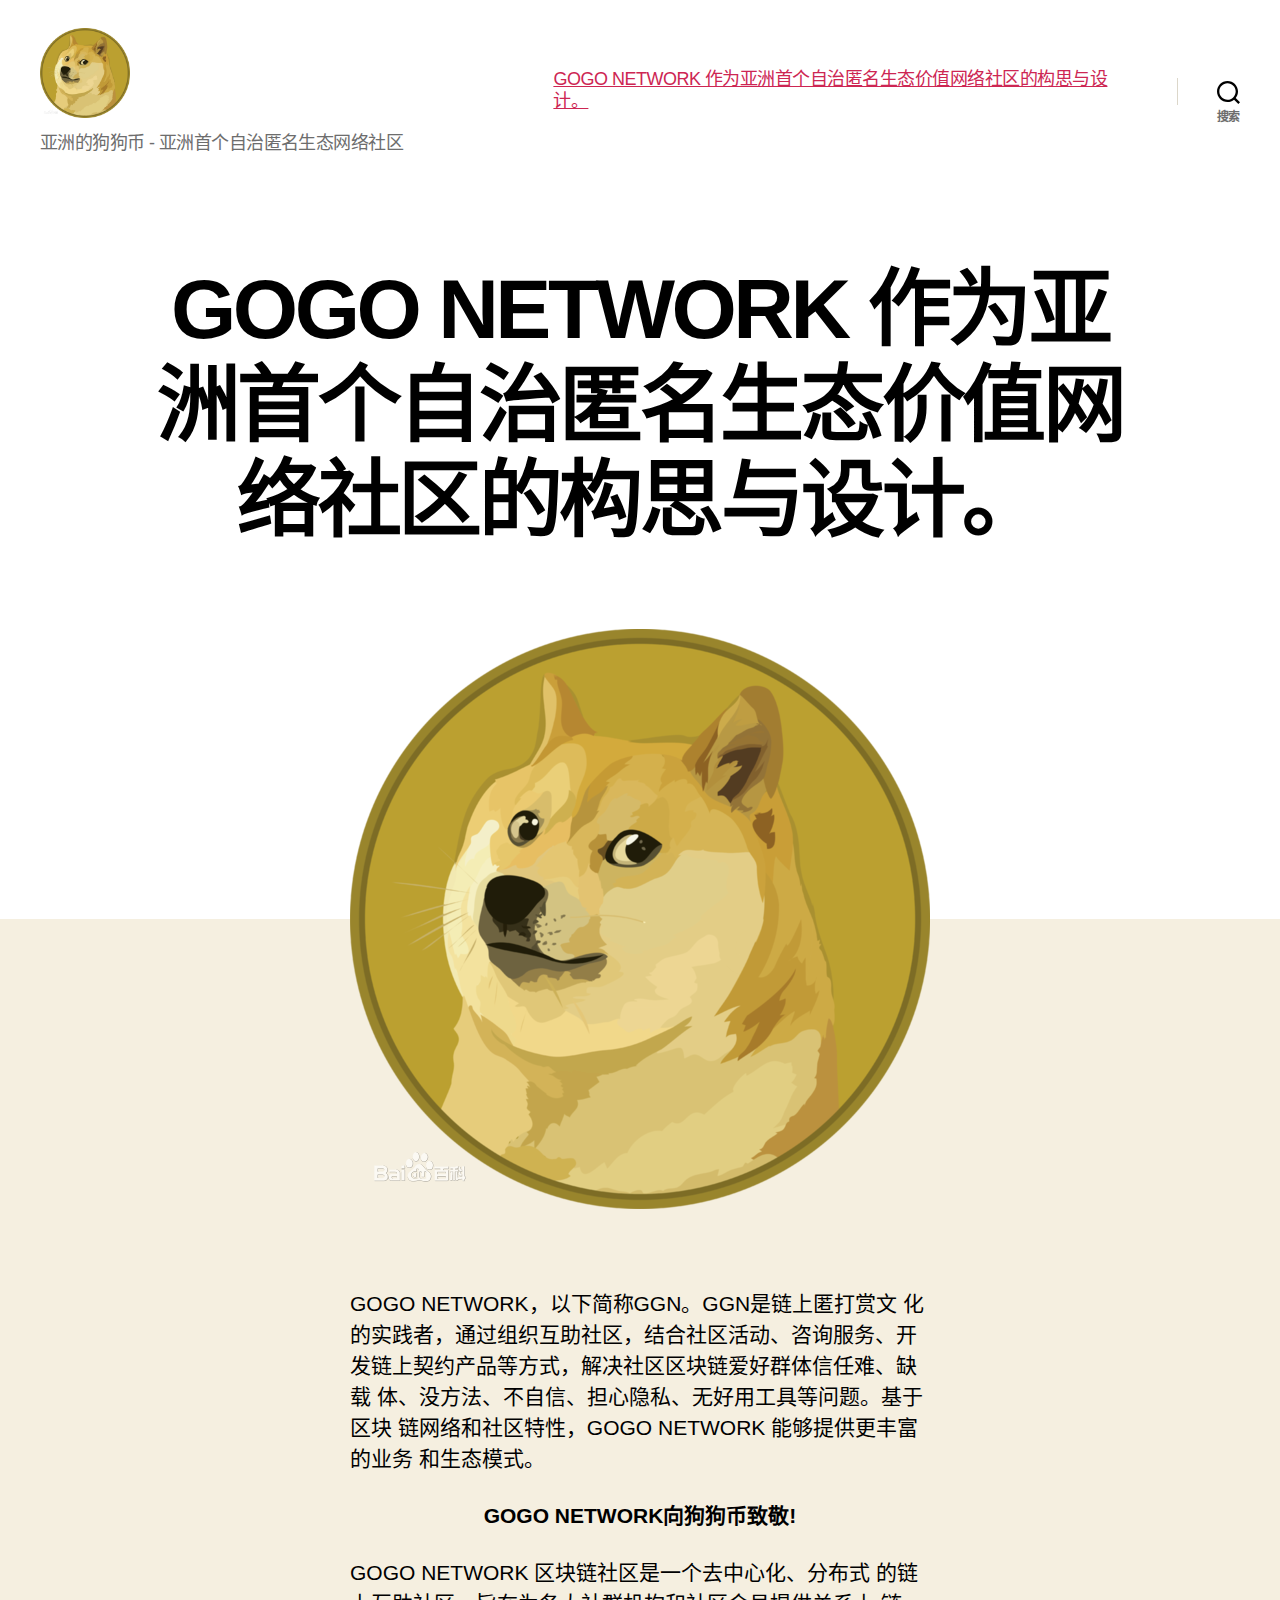
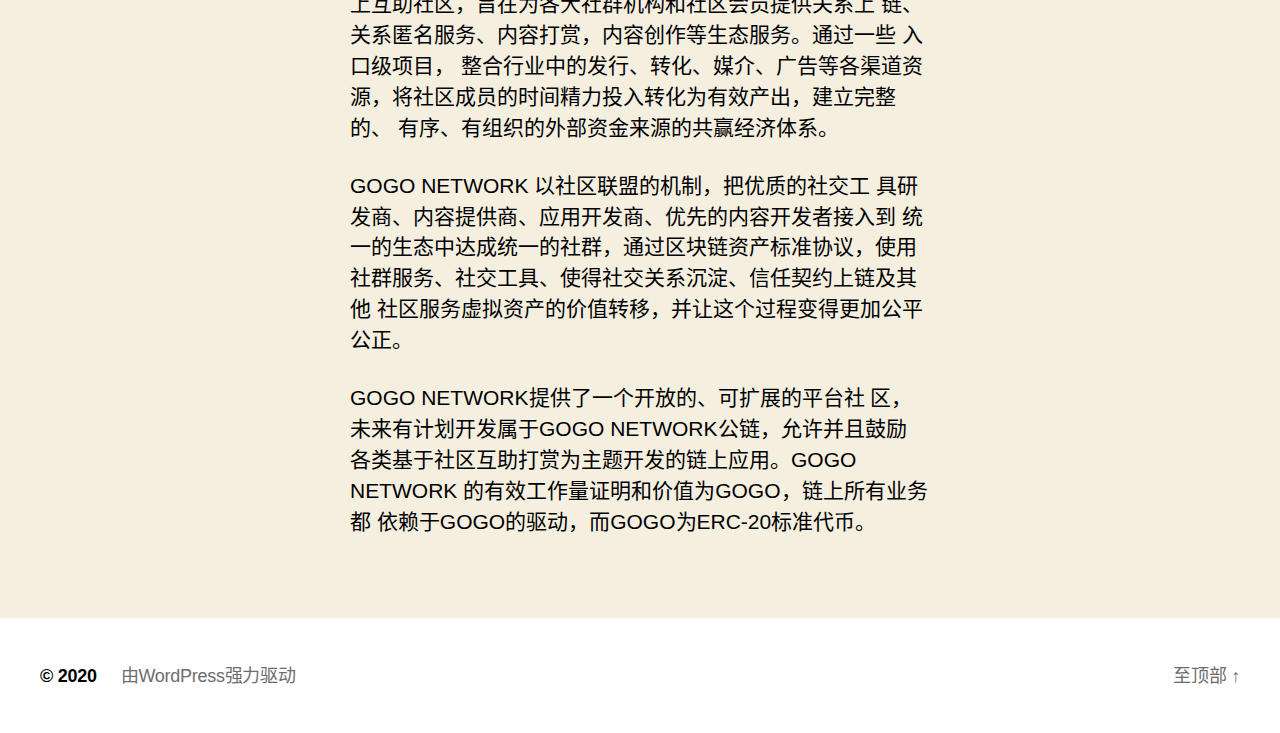
==== commit 809c437d: "update" ====
--- a/index.php/gogo-network-作为亚洲首个自-治匿名生态价值网络社区的构/index.html
+++ b/index.php/gogo-network-作为亚洲首个自-治匿名生态价值网络社区的构/index.html
@@ -9,7 +9,7 @@
 
 		<link rel="profile" href="https://gmpg.org/xfn/11">
 
-		<title>GOGO NETWORK 作为亚洲首个自 治匿名生态价值网络社区的构思与设计。</title>
+		<title>GOGO NETWORK 作为亚洲首个自治匿名生态价值网络社区的构思与设计。</title>
 <meta name='robots' content='noindex,follow' />
 <link rel='dns-prefetch' href='http://s.w.org' />
 <link rel="alternate" type="application/rss+xml" title=" &raquo; Feed" href="../feed/index.rss" />
@@ -95,7 +95,7 @@
 
 								<ul class="primary-menu reset-list-style">
 
-								<li class="page_item page-item-30 current_page_item current-menu-item"><a href="index.html" aria-current="page">GOGO NETWORK 作为亚洲首个自 治匿名生态价值网络社区的构思与设计。</a></li>
+								<li class="page_item page-item-30 current_page_item current-menu-item"><a href="index.html" aria-current="page">GOGO NETWORK 作为亚洲首个自治匿名生态价值网络社区的构思与设计。</a></li>
 
 								</ul>
 
@@ -166,7 +166,7 @@
 
 						<ul class="modal-menu reset-list-style">
 
-						<li class="page_item page-item-30 current_page_item current-menu-item"><div class="ancestor-wrapper"><a href="index.html" aria-current="page">GOGO NETWORK 作为亚洲首个自 治匿名生态价值网络社区的构思与设计。</a></div><!-- .ancestor-wrapper --></li>
+						<li class="page_item page-item-30 current_page_item current-menu-item"><div class="ancestor-wrapper"><a href="index.html" aria-current="page">GOGO NETWORK 作为亚洲首个自治匿名生态价值网络社区的构思与设计。</a></div><!-- .ancestor-wrapper --></li>
 
 						</ul>
 
@@ -196,7 +196,7 @@
 
 	<div class="entry-header-inner section-inner medium">
 
-		<h1 class="entry-title">GOGO NETWORK 作为亚洲首个自 治匿名生态价值网络社区的构思与设计。</h1>
+		<h1 class="entry-title">GOGO NETWORK 作为亚洲首个自治匿名生态价值网络社区的构思与设计。</h1>
 	</div><!-- .entry-header-inner -->
 
 </header><!-- .entry-header -->
